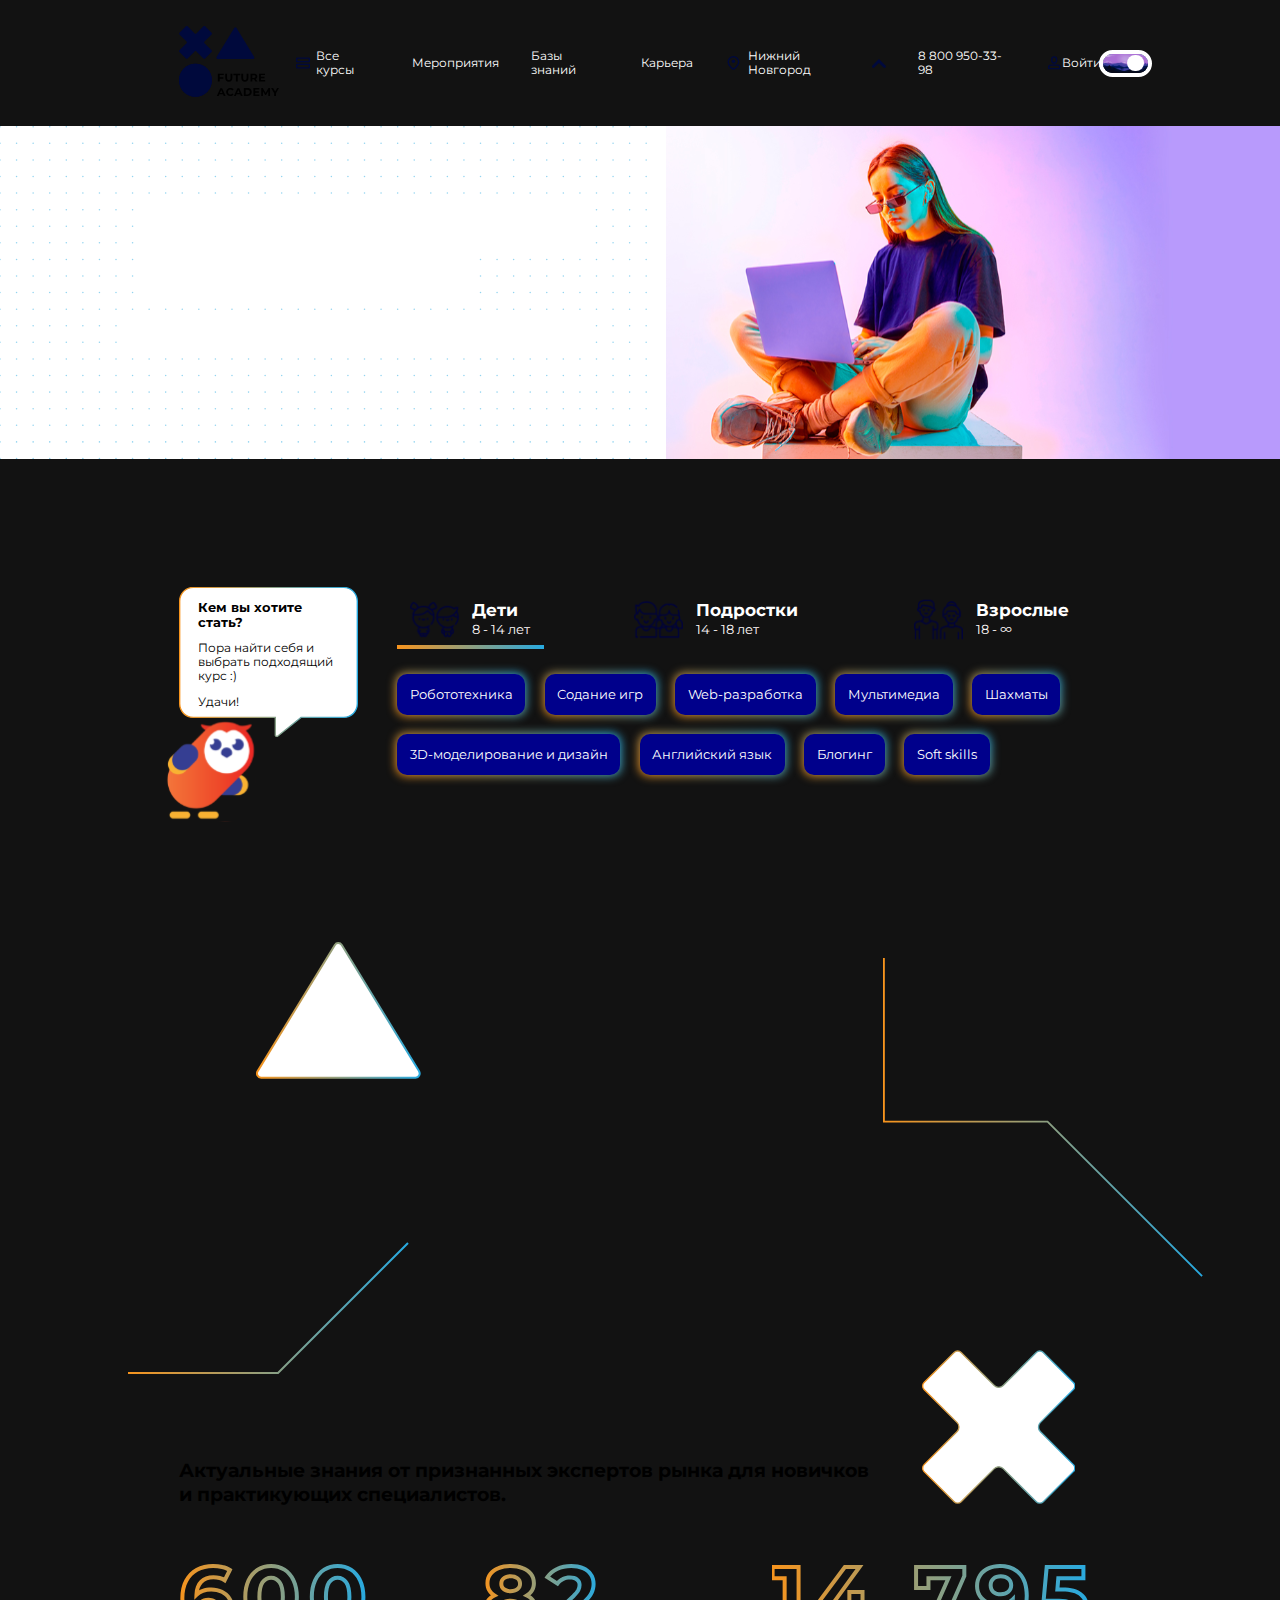
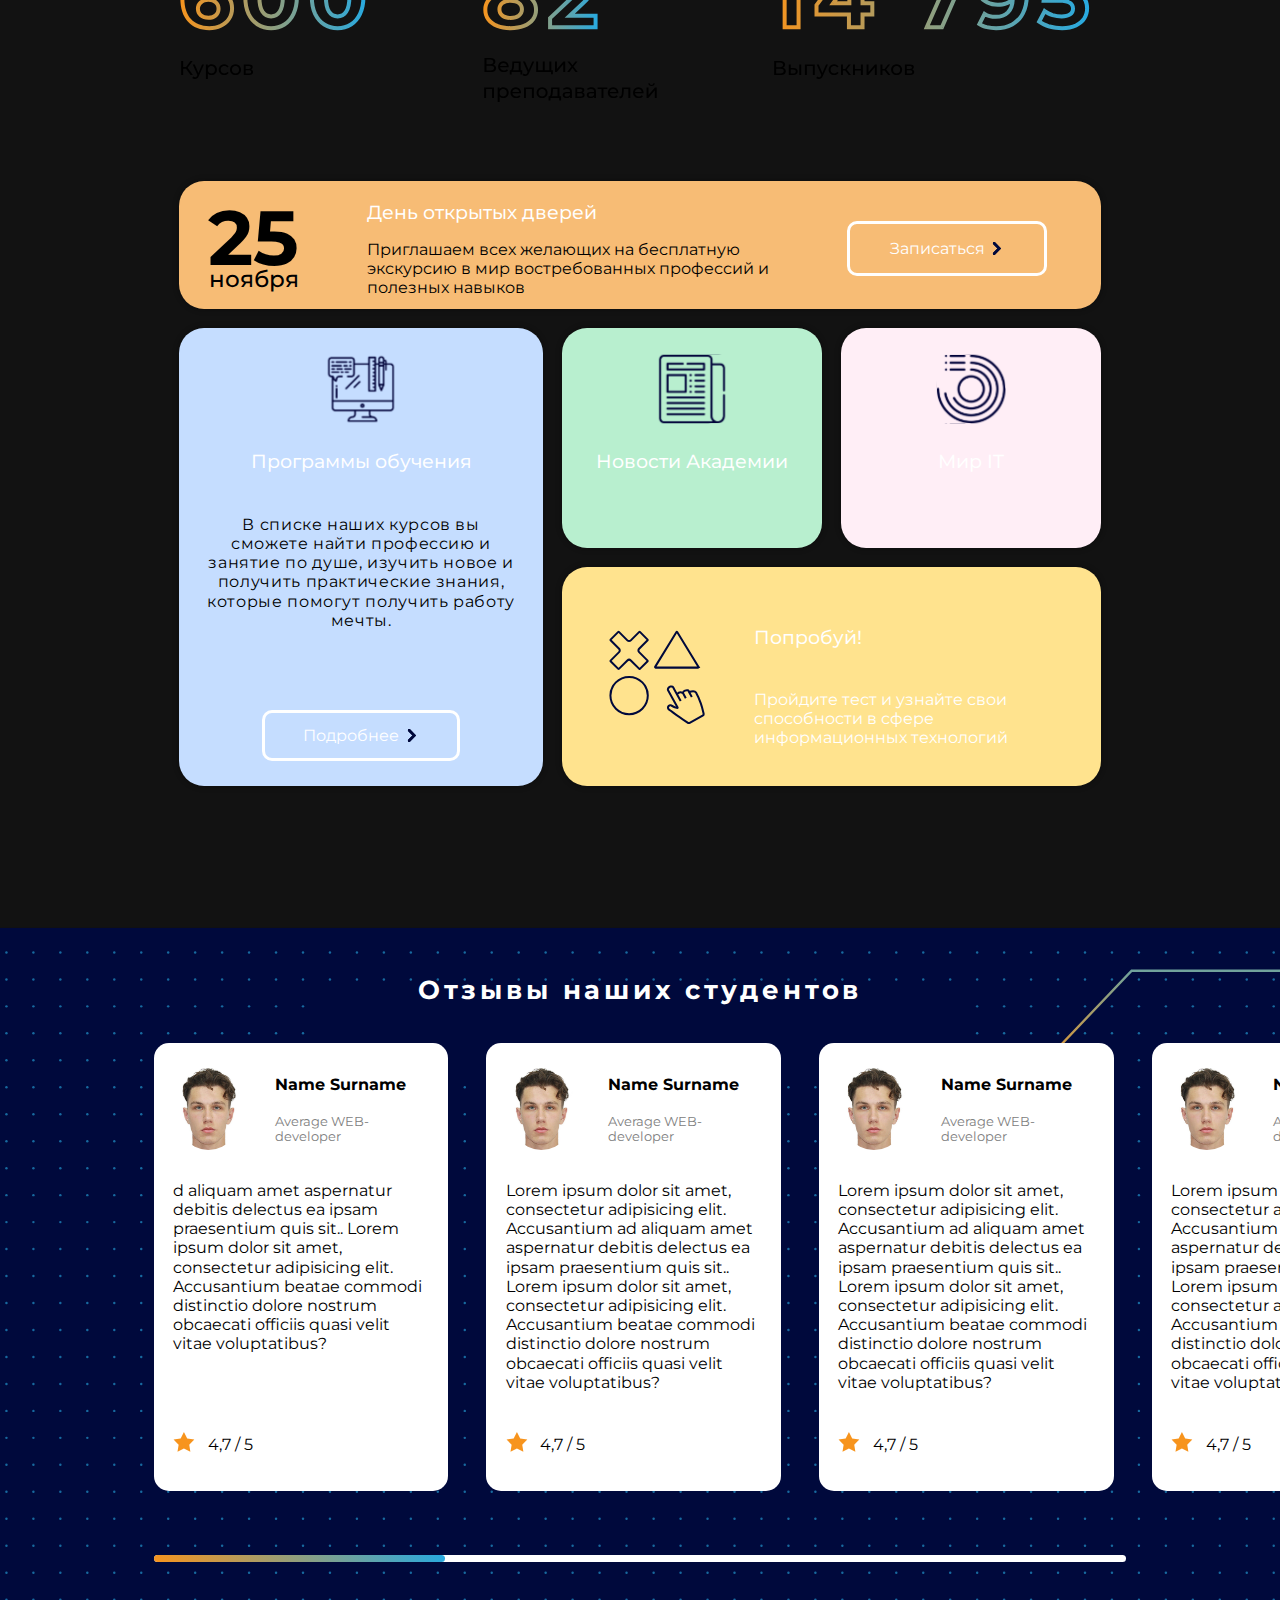
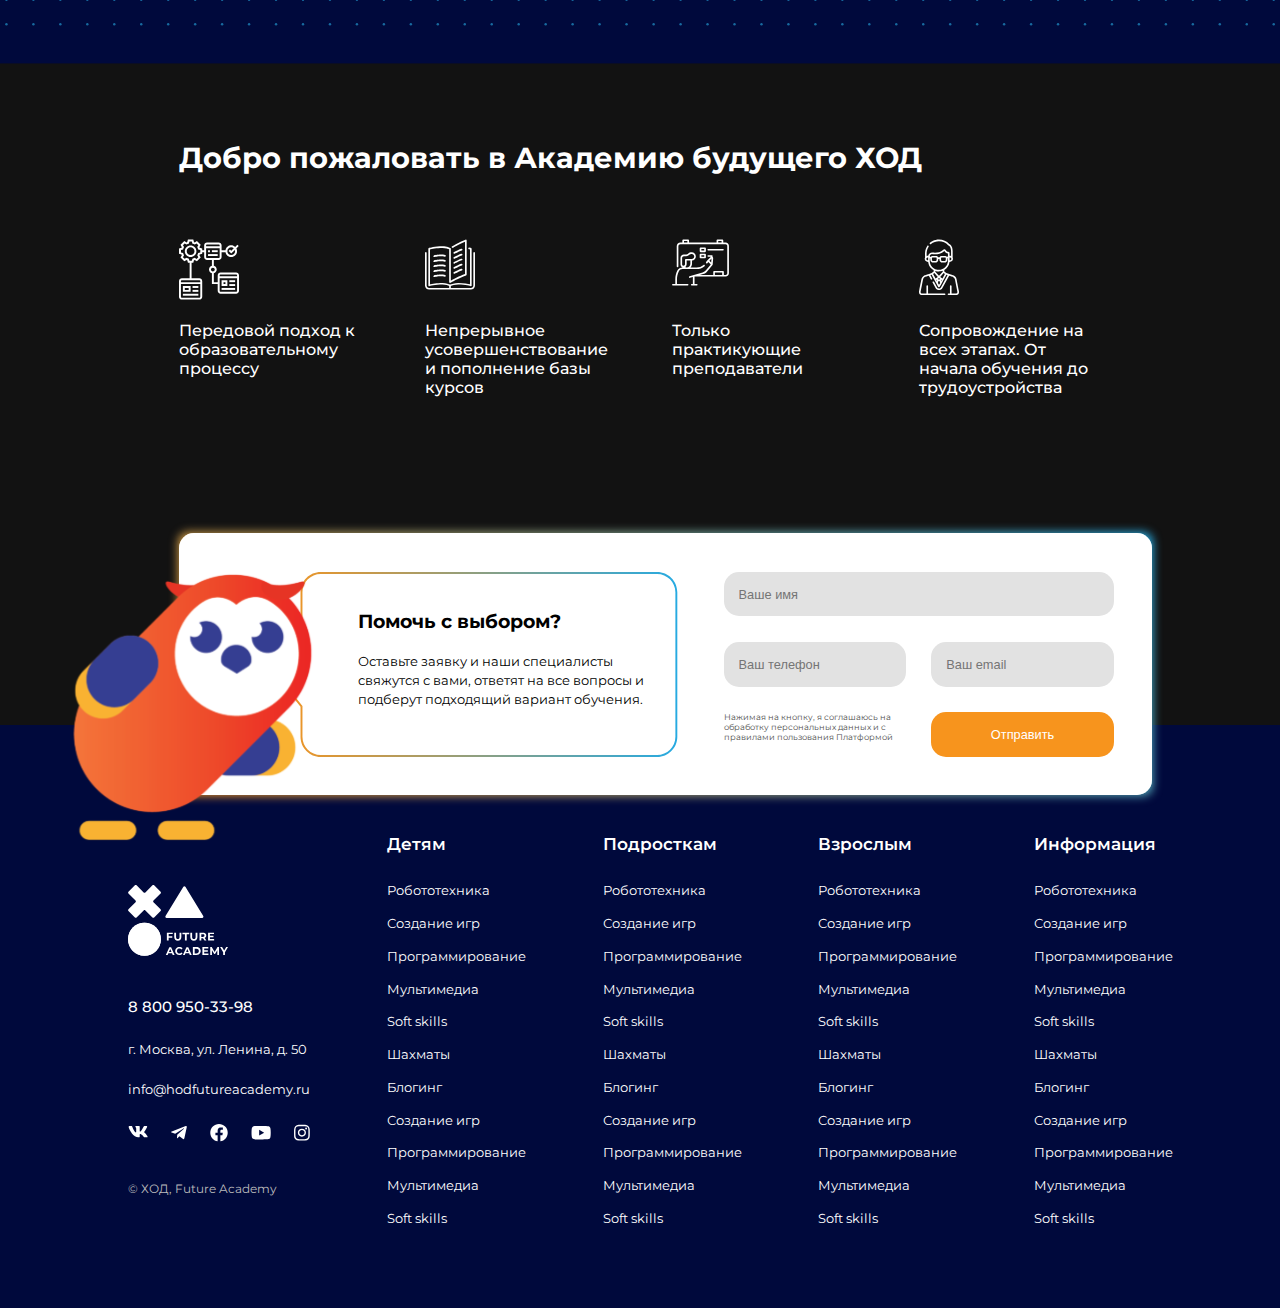
==== index.html @ e30ee880 "version 1.0 - Main Page" ====
<!doctype html>
<html lang="en" data-theme="light">
<head>
    <meta charset="UTF-8">
    <meta name="viewport"
          content="width=device-width, user-scalable=no, initial-scale=1.0, maximum-scale=1.0, minimum-scale=1.0">
    <meta http-equiv="X-UA-Compatible" content="ie=edge">
    <link rel="stylesheet" href="css/desk-main.css">
    <title>Finally Website on MacOS</title>
</head>
<body>
    <header>
        <a href="/index.html" class="logo">
            <svg width="100" height="71" viewBox="0 0 100 71" fill="none" xmlns="http://www.w3.org/2000/svg">
                <path d="M16.4671 70.6464C7.38524 70.6464 0 63.2611 0 54.1793C0 45.0974 7.38524 37.7122 16.4671 37.7122C25.549 37.7122 32.9342 45.0974 32.9342 54.1793C32.9342 63.311 25.549 70.6464 16.4671 70.6464Z" fill="#00093C"/>
                <path d="M16.4671 70.6464C7.38524 70.6464 0 63.2611 0 54.1793C0 45.0974 7.38524 37.7122 16.4671 37.7122C25.549 37.7122 32.9342 45.0974 32.9342 54.1793C32.9342 63.311 25.549 70.6464 16.4671 70.6464Z" fill="#00093C"/>
                <path d="M55.3895 1.8336L37.5251 31.0253C37.0261 31.8736 37.575 32.9215 38.5232 32.9215H56.3875H74.2518C75.1999 32.9215 75.7488 31.8237 75.2498 31.0253L57.3855 1.8336C56.8865 1.08509 55.8386 1.08509 55.3895 1.8336Z" fill="#00093C"/>
                <path d="M32.5847 6.77396L26.1475 0.336827C25.6984 -0.112276 24.9 -0.112276 24.4509 0.336827L17.3651 7.42267C16.916 7.87177 16.1176 7.87177 15.6685 7.42267L8.58263 0.336827C8.13353 -0.112276 7.33513 -0.112276 6.88602 0.336827L0.448888 6.77396C-0.000215136 7.22307 -0.000215136 8.02147 0.448888 8.47058L7.53472 15.5564C7.98382 16.0055 7.98382 16.8039 7.53472 17.253L0.448888 24.3389C-0.000215136 24.788 -0.000215136 25.5864 0.448888 26.0355L6.88602 32.4726C7.33513 32.9217 8.13353 32.9217 8.58263 32.4726L15.6685 25.3868C16.1176 24.9377 16.916 24.9377 17.3651 25.3868L24.4509 32.4726C24.9 32.9217 25.6984 32.9217 26.1475 32.4726L32.5847 26.0355C33.0338 25.5864 33.0338 24.788 32.5847 24.3389L25.4988 17.253C25.0497 16.8039 25.0497 16.0055 25.4988 15.5564L32.5847 8.47058C33.0837 8.02147 33.0837 7.27297 32.5847 6.77396Z" fill="#00093C"/>
                <path d="M40.6685 49.0892V51.185H44.3112V52.6321H40.6685V55.4764H38.8721V47.6421H44.7603V49.0892H40.6685Z" fill="black"/>
                <path d="M47.2058 54.678C46.607 54.0792 46.2577 53.181 46.2577 52.0333V47.6421H48.0541V51.9335C48.0541 53.3307 48.6529 54.0293 49.8006 54.0293C50.3495 54.0293 50.7986 53.8796 51.098 53.5303C51.3974 53.181 51.5471 52.682 51.5471 51.9335V47.6421H53.3435V52.0333C53.3435 53.181 53.0441 54.0792 52.3954 54.678C51.7966 55.2768 50.8984 55.6261 49.8006 55.6261C48.7028 55.6261 47.8046 55.2768 47.2058 54.678Z" fill="black"/>
                <path d="M56.9361 49.1391H54.441V47.6421H61.2275V49.1391H58.7325V55.4764H56.9361V49.1391Z" fill="black"/>
                <path d="M63.2733 54.678C62.6745 54.0792 62.3252 53.181 62.3252 52.0333V47.6421H64.1216V51.9335C64.1216 53.3307 64.7204 54.0293 65.8681 54.0293C66.417 54.0293 66.8661 53.8796 67.1655 53.5303C67.4649 53.181 67.6146 52.682 67.6146 51.9335V47.6421H69.411V52.0333C69.411 53.181 69.1116 54.0792 68.4629 54.678C67.8641 55.2768 66.9659 55.6261 65.8681 55.6261C64.7703 55.6261 63.922 55.2768 63.2733 54.678Z" fill="black"/>
                <path d="M76.4971 55.4768L75.0001 53.2812H74.9003H73.3035V55.4768H71.5071V47.6924H74.9003C75.5989 47.6924 76.1977 47.7922 76.6967 48.0417C77.1957 48.2912 77.5949 48.5906 77.8943 49.0397C78.1438 49.4389 78.2935 49.9878 78.2935 50.5367C78.2935 51.1355 78.1438 51.6345 77.8943 52.0337C77.5949 52.4329 77.1957 52.7822 76.6967 52.9818L78.4432 55.4768H76.4971ZM76.048 49.4888C75.7486 49.2393 75.3494 49.1395 74.8005 49.1395H73.3035V51.884H74.8005C75.3494 51.884 75.7486 51.7842 76.048 51.5347C76.3474 51.2852 76.4472 50.9858 76.4472 50.5367C76.4971 50.0377 76.3474 49.7383 76.048 49.4888Z" fill="black"/>
                <path d="M86.1279 54.0293V55.4764H80.09V47.6421H85.9782V49.0892H81.8864V50.7858H85.4792V52.2329H81.8864V54.0293H86.1279Z" fill="black"/>
                <path d="M44.012 68.2512H40.3693L39.6707 69.9478H37.8243L41.3174 62.1633H43.1138L46.6068 69.9478H44.7106L44.012 68.2512ZM43.4631 66.9039L42.2156 63.9098L40.9681 66.9039H43.4631Z" fill="black"/>
                <path d="M49.2017 69.5485C48.553 69.1992 48.054 68.7002 47.7047 68.1014C47.3554 67.5026 47.1558 66.804 47.1558 66.0056C47.1558 65.257 47.3554 64.5584 47.7047 63.9097C48.054 63.3109 48.6029 62.8119 49.2017 62.4626C49.8504 62.1133 50.549 61.9636 51.3474 61.9636C52.046 61.9636 52.6448 62.0634 53.1937 62.3129C53.7426 62.5624 54.1917 62.9117 54.5909 63.3608L53.4432 64.4087C52.8943 63.8099 52.2456 63.5105 51.4971 63.5105C50.9981 63.5105 50.5989 63.6103 50.1997 63.8099C49.8005 64.0095 49.5011 64.3089 49.3015 64.7081C49.1019 65.1073 49.0021 65.5065 49.0021 66.0056C49.0021 66.5046 49.1019 66.9038 49.3015 67.303C49.5011 67.7022 49.8005 68.0016 50.1997 68.2012C50.5989 68.4008 50.9981 68.5006 51.4971 68.5006C52.2955 68.5006 52.9442 68.2012 53.4432 67.5525L54.5909 68.6004C54.2416 69.0495 53.7426 69.3988 53.1937 69.6483C52.6448 69.8978 52.046 69.9976 51.3474 69.9976C50.5989 70.0475 49.8504 69.8978 49.2017 69.5485Z" fill="black"/>
                <path d="M61.1277 68.2512H57.485L56.7864 69.9478H54.9401L58.4331 62.1633H60.2295L63.7225 69.9478H61.8263L61.1277 68.2512ZM60.5788 66.9039L59.3313 63.9098L58.0838 66.9039H60.5788Z" fill="black"/>
                <path d="M64.8704 62.1133H68.4133C69.2616 62.1133 70.0101 62.263 70.6588 62.6123C71.3075 62.9117 71.8065 63.4107 72.1558 63.9596C72.5051 64.5584 72.7047 65.2071 72.7047 66.0055C72.7047 66.8039 72.5051 67.4526 72.1558 68.0514C71.8065 68.6502 71.3075 69.0993 70.6588 69.3987C70.0101 69.6981 69.2616 69.8977 68.4133 69.8977H64.8704V62.1133ZM68.3135 68.4506C69.1119 68.4506 69.7107 68.251 70.1598 67.8019C70.6089 67.3528 70.8584 66.754 70.8584 66.0554C70.8584 65.3069 70.6089 64.7081 70.1598 64.3089C69.7107 63.8598 69.062 63.6602 68.3135 63.6602H66.6668V68.5005H68.3135V68.4506Z" fill="black"/>
                <path d="M80.4391 68.5005V69.9476H74.4011V62.1133H80.2894V63.5604H76.1975V65.257H79.8403V66.6542H76.1975V68.5005H80.4391Z" fill="black"/>
                <path d="M89.3214 69.9476V65.257L87.026 69.0993H86.2276L83.9322 65.3568V69.9476H82.2356V62.1133H83.7326L86.6268 66.9536L89.521 62.1133H91.0181V69.9476H89.3214Z" fill="black"/>
                <path d="M96.9561 67.1532V69.9476H95.1596V67.1532L92.1157 62.1133H94.0618L96.1577 65.6063L98.2036 62.1133H100L96.9561 67.1532Z" fill="black"/>
            </svg>
        </a>
        <nav>
            <ul class="header-nav">
                <li class="first-item"><a href="/">Все курсы</a></li>
                <li><a href="">Мероприятия</a></li>
                <li><a href="">Базы знаний</a></li>
                <li><a href="">Карьера</a></li>
                <li class="city-element">
                    <input type="checkbox" hidden id="selection-open">
                    <label for="selection-open">
                        <svg width="17" height="14" viewBox="0 0 17 20" fill="none" xmlns="http://www.w3.org/2000/svg">
                            <path d="M16 8.5C16 11.3282 14.13 13.9545 12.0535 15.9699C11.036 16.9575 10.0146 17.754 9.24613 18.304C8.95504 18.5123 8.70155 18.6843 8.5 18.8171C8.29845 18.6843 8.04496 18.5123 7.75387 18.304C6.98537 17.754 5.96395 16.9575 4.94648 15.9699C2.86999 13.9545 1 11.3282 1 8.5C1 4.35786 4.35786 1 8.5 1C12.6421 1 16 4.35786 16 8.5Z" stroke="#00093C" stroke-width="2"/>
                            <circle cx="8.5" cy="7.5" r="2.5" fill="#00093C"/>
                        </svg>

                        Нижний Новгород
                        <svg width="14" height="10" viewBox="0 0 10 7" fill="none" xmlns="http://www.w3.org/2000/svg">
                            <path d="M1 6L5 2L9 6" stroke="#00093C" stroke-width="2" stroke-linecap="round"/>
                        </svg>

                    </label>
                    <div class="city-selection">
                        <h5>Выберите свой город</h5>
                        <ul>
                            <li>
                                <label for="city-1">
                                    Абакан
                                    <input type="radio" hidden name="city" id="city-1">
                                </label>
                            </li>
                            <li>
                                <label for="city-1">
                                    Азов
                                    <input type="radio" hidden name="city" id="city-1">
                                </label>
                            </li>
                            <li>
                                <label for="city-1">
                                    Александров
                                    <input type="radio" hidden name="city" id="city-1">
                                </label>
                            </li>
                            <li>
                                <label for="city-1">
                                    Санкт-Петербург
                                    <input type="radio" hidden name="city" id="city-1">
                                </label>
                            </li>
                            <li>
                                <label for="city-1">
                                    Саратов
                                    <input type="radio" hidden name="city" id="city-1">
                                </label>
                            </li>
                            <li>
                                <label for="city-1">
                                    Нижний Новгород
                                    <input type="radio" hidden name="city" id="city-1">
                                </label>
                            </li>
                            <li>
                                <label for="city-1">
                                    Нижний Новгород
                                    <input type="radio" hidden name="city" id="city-1">
                                </label>
                            </li>
                            <li>
                                <label for="city-1">
                                    Нижний Новгород
                                    <input type="radio" hidden name="city" id="city-1">
                                </label>
                            </li>
                        </ul>
                    </div>
                </li>
                <li><a href="tel:88009503398">8 800 950-33-98</a></li>
                <li class="auth"><a href="#">Войти</a></li>
            </ul>
        </nav>
        <div class="toggle">
            <input id="toggle" type="checkbox" hidden>
            <div class="toggle-container">
                <img src="media/toggle-day.jpeg" alt="toggle-day-bg" class="toggle-day">
                <img src="media/toggle-night.jpg" alt="toggle-night-bg" class="toggle-night">
                <div class="toggle-btn"></div>
                <label for="toggle" class="toggle-area"></label>
            </div>
        </div>
    </header>
    <main>
        <section class="one">
            <div class="one-container">
                <h2>Образовательная платформа ХОД Future Academy</h2>
                <h6>Актуальные знания для новичков и профессионалов</h6>
            </div>
        </section>
        <section class="courses">
            <div class="owl">
                <div class="owl-text">
                    <h5>Кем вы хотите стать?</h5>
                    <p>Пора найти себя и выбрать подходящий курс :)</p>
                    <p>Удачи!</p>
                </div>
                <svg width="168" height="189" viewBox="0 0 168 189" fill="none" xmlns="http://www.w3.org/2000/svg" xmlns:xlink="http://www.w3.org/1999/xlink">
                    <rect width="168" height="188.054" transform="matrix(-1 0 0 1 168 0.63916)" fill="url(#pattern0_64_4104)"/>
                    <defs>
                        <pattern id="pattern0_64_4104" patternContentUnits="objectBoundingBox" width="1" height="1">
                            <use xlink:href="#image0_64_4104" transform="matrix(0.00178615 0 0 0.00159568 -0.896844 -0.71486)"/>
                        </pattern>
                        <image id="image0_64_4104" width="1565" height="1591" xlink:href="[data-uri]"/>
                    </defs>
                </svg>

            </div>
            <div class="programs">
                <input type="radio" checked name="program" id="program-1">
                <label for="program-1">
                    <svg width="50" height="50" viewBox="0 0 50 50" fill="none" xmlns="http://www.w3.org/2000/svg" xmlns:xlink="http://www.w3.org/1999/xlink">
                        <rect width="49.0809" height="49.0809" fill="url(#pattern0_66_11639)"/>
                        <defs>
                            <pattern id="pattern0_66_11639" patternContentUnits="objectBoundingBox" width="1" height="1">
                                <use xlink:href="#image0_66_11639" transform="scale(0.0078125)"/>
                            </pattern>
                            <image id="image0_66_11639" width="128" height="128" xlink:href="[data-uri]"/>
                        </defs>
                    </svg>
                    <b>Дети</b>8 - 14 лет
                    <span class="selected-program"></span>
                </label>
                <input type="radio" name="program" id="program-2">
                <label for="program-2">
                    <svg width="50" height="50" viewBox="0 0 50 50" fill="none" xmlns="http://www.w3.org/2000/svg" xmlns:xlink="http://www.w3.org/1999/xlink">
                        <rect x="0.0810547" width="49.0809" height="49.0809" fill="url(#pattern0_66_11640)"/>
                        <defs>
                            <pattern id="pattern0_66_11640" patternContentUnits="objectBoundingBox" width="1" height="1">
                                <use xlink:href="#image0_66_11640" transform="scale(0.0078125)"/>
                            </pattern>
                            <image id="image0_66_11640" width="128" height="128" xlink:href="[data-uri]"/>
                        </defs>
                    </svg>
                    <b>Подростки</b>14 - 18 лет
                    <span class="selected-program"></span>
                </label>
                <input type="radio" name="program" id="program-3">
                <label for="program-3">
                    <svg width="50" height="50" viewBox="0 0 50 50" fill="none" xmlns="http://www.w3.org/2000/svg" xmlns:xlink="http://www.w3.org/1999/xlink">
                        <rect x="0.161865" width="49.0809" height="49.0809" fill="url(#pattern0_66_11641)"/>
                        <defs>
                            <pattern id="pattern0_66_11641" patternContentUnits="objectBoundingBox" width="1" height="1">
                                <use xlink:href="#image0_66_11641" transform="scale(0.0078125)"/>
                            </pattern>
                            <image id="image0_66_11641" width="128" height="128" xlink:href="[data-uri]"/>
                        </defs>
                    </svg>
                    <b>Взрослые</b>18 - ∞
                    <span class="selected-program"></span>
                </label>
            </div>
            <ul class="programs-list">
                <li><a href="#" class="program-link-1">Робототехника</a></li>
                <li><a href="#" class="program-link-2">Содание игр</a></li>
                <li><a href="#" class="program-link-3">Web-разработка</a></li>
                <li><a href="#" class="program-link-4">Мультимедиа</a></li>
                <li><a href="#" class="program-link-5">Шахматы</a></li>
                <li><a href="#" class="program-link-6">3D-моделирование и дизайн</a></li>
                <li><a href="#" class="program-link-7">Английский язык</a></li>
                <li><a href="#" class="program-link-8">Блогинг</a></li>
                <li><a href="#" class="program-link-9">Soft skills</a></li>
            </ul>
        </section>
        <section class="video">
            <iframe src="https://www.youtube.com/embed/U4ThYRod6T0" frameborder="0"></iframe>
            <svg width="281" height="132" viewBox="0 0 281 132" fill="none" xmlns="http://www.w3.org/2000/svg">
                <path d="M0 131H150L280 1" stroke="url(#paint0_linear_64_4053)" stroke-width="2"/>
                <defs>
                    <linearGradient id="paint0_linear_64_4053" x1="0" y1="66" x2="280" y2="66" gradientUnits="userSpaceOnUse">
                        <stop stop-color="#F7941D"/>
                        <stop offset="1" stop-color="#27AAE1"/>
                    </linearGradient>
                </defs>
            </svg>
            <svg width="352" height="351" viewBox="0 0 352 351" fill="none" xmlns="http://www.w3.org/2000/svg">
                <path d="M1 0V180H181L351 350" stroke="url(#paint0_linear_64_4054)" stroke-width="2"/>
                <defs>
                    <linearGradient id="paint0_linear_64_4054" x1="1" y1="175" x2="351" y2="175" gradientUnits="userSpaceOnUse">
                        <stop stop-color="#F7941D"/>
                        <stop offset="1" stop-color="#27AAE1"/>
                    </linearGradient>
                </defs>
            </svg>
            <svg width="165" height="137" viewBox="0 0 165 137" fill="none" xmlns="http://www.w3.org/2000/svg">
                <path d="M78.8653 2.94796L78.8698 2.94045C80.3996 0.390727 84.0096 0.307454 85.7956 2.96528L162.984 129.098L162.989 129.106C164.772 131.959 162.757 135.77 159.524 135.77H82.3251H5.12573C1.89957 135.77 -0.135345 132.171 1.67051 129.09C1.67196 129.088 1.6734 129.085 1.67485 129.083L78.8653 2.94796Z" fill="white" stroke="url(#paint0_linear_64_4051)" stroke-width="2"/>
                <defs>
                    <linearGradient id="paint0_linear_64_4051" x1="0" y1="68.385" x2="164.65" y2="68.385" gradientUnits="userSpaceOnUse">
                        <stop stop-color="#F7941D"/>
                        <stop offset="1" stop-color="#27AAE1"/>
                    </linearGradient>
                </defs>
            </svg>
            <svg width="230" height="230" viewBox="0 0 230 230" fill="none" xmlns="http://www.w3.org/2000/svg">
                <path d="M226.71 58.8085L226.691 58.8261L226.672 58.8447L177.056 108.461C173.521 111.996 173.521 118.22 177.056 121.755L226.672 171.372C229.426 174.126 229.426 179.083 226.672 181.838L181.598 226.912C178.844 229.666 173.887 229.666 171.133 226.912L121.516 177.295C117.981 173.76 111.757 173.76 108.222 177.295L58.6054 226.912C55.8512 229.666 50.8939 229.666 48.1397 226.912L3.06563 181.838C0.311455 179.083 0.311455 174.126 3.06563 171.372L52.682 121.755C56.2172 118.22 56.2172 111.996 52.682 108.461L3.06563 58.8447C0.311455 56.0906 0.311456 51.1331 3.06563 48.3789L48.1397 3.30489C50.8939 0.550713 55.8512 0.550713 58.6054 3.30489L108.222 52.9213C111.757 56.4565 117.981 56.4565 121.516 52.9213L171.133 3.30489C173.887 0.550713 178.844 0.550713 181.598 3.30489L226.672 48.3789C229.798 51.5044 229.741 56.0808 226.71 58.8085Z" fill="white" stroke="url(#paint0_linear_64_4046)" stroke-width="2"/>
                <defs>
                    <linearGradient id="paint0_linear_64_4046" x1="0" y1="115.108" x2="230" y2="115.108" gradientUnits="userSpaceOnUse">
                        <stop stop-color="#F7941D"/>
                        <stop offset="1" stop-color="#27AAE1"/>
                    </linearGradient>
                </defs>
            </svg>
        </section>
        <section class="numbers">
            <h4>Актуальные знания от признанных экспертов рынка для новичков и практикующих специалистов.</h4>
            <svg width="188" height="141" viewBox="0 0 188 141" fill="none" xmlns="http://www.w3.org/2000/svg">
                <path d="M42.828 47.7285L43.7094 45.9332H43.7093L42.828 47.7285ZM50.31 54.3505L48.6255 55.4286L48.6304 55.4364L48.6355 55.4441L50.31 54.3505ZM50.052 74.7325L48.3831 73.6304L50.052 74.7325ZM41.796 81.7845L42.6418 83.5969L42.6483 83.5939L42.6547 83.5908L41.796 81.7845ZM10.492 76.4525L9.02177 77.8084L10.492 76.4525ZM7.224 36.8065L5.45642 35.8707L7.224 36.8065ZM17.974 25.7125L17.0193 23.955L17.0102 23.9601L17.974 25.7125ZM43.258 23.0465L42.764 24.9845L42.7861 24.9902L42.8083 24.9953L43.258 23.0465ZM50.826 26.0565L52.6118 26.9569L53.4252 25.3438L51.9028 24.3711L50.826 26.0565ZM45.666 36.2905L44.5492 37.9497L46.4308 39.2161L47.4518 37.1909L45.666 36.2905ZM22.274 37.7525L23.6882 39.1667L22.274 37.7525ZM17.458 50.7385L15.4596 50.6578L15.253 55.772L18.8722 52.1527L17.458 50.7385ZM36.722 71.3785L35.428 69.8535L35.4164 69.8633L35.405 69.8734L36.722 71.3785ZM36.722 58.3065L35.379 59.7885L35.4032 59.8104L35.428 59.8315L36.722 58.3065ZM21.844 58.3925L23.1419 59.9142L23.1547 59.9033L23.1672 59.8922L21.844 58.3925ZM21.758 71.2925L23.0782 69.7902H23.0782L21.758 71.2925ZM32.336 47.4065C35.9008 47.4065 39.0925 48.1227 41.9467 49.5239L43.7093 45.9332C40.2568 44.2383 36.4539 43.4065 32.336 43.4065V47.4065ZM41.9467 49.5239C44.7828 50.9161 46.9945 52.8802 48.6255 55.4286L51.9945 53.2724C49.9562 50.0875 47.1799 47.6369 43.7094 45.9332L41.9467 49.5239ZM48.6355 55.4441C50.2346 57.8928 51.062 60.7717 51.062 64.1545H55.062C55.062 60.084 54.0547 56.4269 51.9845 53.2569L48.6355 55.4441ZM51.062 64.1545C51.062 67.8176 50.1519 70.9518 48.3831 73.6304L51.7209 75.8346C53.9654 72.4359 55.062 68.5181 55.062 64.1545H51.062ZM48.3831 73.6304C46.5901 76.3454 44.1272 78.4618 40.9373 79.9783L42.6547 83.5908C46.4595 81.782 49.5005 79.1969 51.7209 75.8346L48.3831 73.6304ZM40.9502 79.9722C37.8047 81.4401 34.257 82.1925 30.272 82.1925V86.1925C34.7723 86.1925 38.9073 85.3396 42.6418 83.5969L40.9502 79.9722ZM30.272 82.1925C22.281 82.1925 16.2671 79.7645 11.9622 75.0966L9.02177 77.8084C14.2343 83.4605 21.407 86.1925 30.272 86.1925V82.1925ZM11.9622 75.0966C7.65181 70.4227 5.354 63.6079 5.354 54.3505H1.354C1.354 64.2425 3.81486 72.1624 9.02177 77.8084L11.9622 75.0966ZM5.354 54.3505C5.354 47.7779 6.59627 42.2668 8.99158 37.7423L5.45642 35.8707C2.69173 41.0929 1.354 47.2778 1.354 54.3505H5.354ZM8.99158 37.7423C11.3993 33.1944 14.7117 29.7893 18.9378 27.465L17.0102 23.9601C12.063 26.6811 8.2087 30.672 5.45642 35.8707L8.99158 37.7423ZM18.9287 27.47C23.2383 25.1289 28.2617 23.9285 34.056 23.9285V19.9285C27.6956 19.9285 21.9977 21.2508 17.0193 23.9551L18.9287 27.47ZM34.056 23.9285C37.1107 23.9285 40.0114 24.2829 42.764 24.9845L43.752 21.1085C40.6566 20.3195 37.4227 19.9285 34.056 19.9285V23.9285ZM42.8083 24.9953C45.6203 25.6442 47.9188 26.5725 49.7492 27.7419L51.9028 24.3711C49.6052 22.9032 46.8584 21.8248 43.7077 21.0977L42.8083 24.9953ZM49.0402 25.1561L43.8802 35.3901L47.4518 37.1909L52.6118 26.9569L49.0402 25.1561ZM46.7828 34.6313C43.3948 32.351 39.2236 31.2805 34.4 31.2805V35.2805C38.6351 35.2805 41.9746 36.2167 44.5492 37.9497L46.7828 34.6313ZM34.4 31.2805C28.8859 31.2805 24.2927 32.9054 20.8598 36.3383L23.6882 39.1667C26.2179 36.637 29.7087 35.2805 34.4 35.2805V31.2805ZM20.8598 36.3383C17.4149 39.7832 15.7021 44.657 15.4596 50.6578L19.4564 50.8193C19.6726 45.468 21.1704 41.6845 23.6882 39.1667L20.8598 36.3383ZM18.8722 52.1527C21.9585 49.0664 26.3541 47.4065 32.336 47.4065V43.4065C25.5899 43.4065 20.0668 45.3013 16.0438 49.3243L18.8722 52.1527ZM29.498 75.7865C32.8511 75.7865 35.7631 74.8751 38.039 72.8837L35.405 69.8734C34.0116 71.0926 32.1075 71.7865 29.498 71.7865V75.7865ZM38.016 72.9035C40.4081 70.8739 41.56 68.1097 41.56 64.8425H37.56C37.56 67.0793 36.8199 68.6725 35.428 69.8535L38.016 72.9035ZM41.56 64.8425C41.56 61.5753 40.4081 58.8112 38.016 56.7815L35.428 59.8315C36.8199 61.0125 37.56 62.6057 37.56 64.8425H41.56ZM38.065 56.8245C35.7767 54.7508 32.7891 53.8125 29.326 53.8125V57.8125C32.0549 57.8125 33.9979 58.5369 35.379 59.7885L38.065 56.8245ZM29.326 53.8125C25.8872 53.8125 22.8959 54.7971 20.5208 56.8928L23.1672 59.8922C24.6907 58.548 26.6875 57.8125 29.326 57.8125V53.8125ZM20.5461 56.8709C18.1365 58.9261 16.92 61.6394 16.92 64.8425H20.92C20.92 62.771 21.6529 61.1842 23.1419 59.9142L20.5461 56.8709ZM16.92 64.8425C16.92 68.0243 18.0911 70.7326 20.4378 72.7949L23.0782 69.7902C21.6409 68.5271 20.92 66.9354 20.92 64.8425H16.92ZM20.4378 72.7949C22.7924 74.8641 25.892 75.7865 29.498 75.7865V71.7865C26.568 71.7865 24.5076 71.0463 23.0782 69.7902L20.4378 72.7949ZM78.7518 80.4945L79.8207 78.8041L78.7518 80.4945ZM69.5498 69.8305L67.7352 70.6714L67.7414 70.6848L67.7478 70.6982L69.5498 69.8305ZM69.5498 36.3765L67.7437 35.5175L67.7392 35.5271L69.5498 36.3765ZM78.7518 25.6265L79.8207 27.3169V27.3169L78.7518 25.6265ZM105.412 25.6265L104.343 27.3169V27.3169L105.412 25.6265ZM114.528 36.3765L112.713 37.2174L112.719 37.2308L112.726 37.2442L114.528 36.3765ZM114.528 69.8305L112.722 68.9715L112.717 68.9811L114.528 69.8305ZM105.412 80.4945L104.343 78.8041L105.412 80.4945ZM100.682 67.6805L99.0224 66.5642L99.0153 66.5746L99.0084 66.5852L100.682 67.6805ZM100.682 38.4405L99.0084 39.5358L99.0153 39.5464L99.0224 39.5569L100.682 38.4405ZM83.4818 38.4405L81.8224 37.3242L81.8153 37.3346L81.8084 37.3452L83.4818 38.4405ZM83.4818 67.6805L81.8084 68.7758L81.8153 68.7864L81.8224 68.7969L83.4818 67.6805ZM92.0818 82.1925C87.4402 82.1925 83.3735 81.0508 79.8207 78.8041L77.6829 82.1849C81.9274 84.869 86.7474 86.1925 92.0818 86.1925V82.1925ZM79.8207 78.8041C76.2749 76.5619 73.445 73.3102 71.3518 68.9629L67.7478 70.6982C70.1267 75.6388 73.4314 79.4965 77.6829 82.1849L79.8207 78.8041ZM71.3644 68.9896C69.3345 64.6091 68.2818 59.3194 68.2818 53.0605H64.2818C64.2818 59.759 65.4078 65.6492 67.7352 70.6714L71.3644 68.9896ZM68.2818 53.0605C68.2818 46.8006 69.3348 41.5438 71.3605 37.226L67.7392 35.5271C65.4075 40.4972 64.2818 46.3631 64.2818 53.0605H68.2818ZM71.3559 37.2355C73.4511 32.8303 76.2811 29.5552 79.8207 27.3169L77.6829 23.9361C73.4251 26.6285 70.1205 30.5201 67.7437 35.5175L71.3559 37.2355ZM79.8207 27.3169C83.3735 25.0703 87.4402 23.9285 92.0818 23.9285V19.9285C86.7474 19.9285 81.9274 21.2521 77.6829 23.9361L79.8207 27.3169ZM92.0818 23.9285C96.7234 23.9285 100.79 25.0703 104.343 27.3169L106.481 23.9361C102.236 21.2521 97.4162 19.9285 92.0818 19.9285V23.9285ZM104.343 27.3169C107.877 29.552 110.676 32.8207 112.713 37.2174L116.342 35.5356C114.023 30.5297 110.744 26.6317 106.481 23.9361L104.343 27.3169ZM112.726 37.2442C114.802 41.5571 115.882 46.8072 115.882 53.0605H119.882C119.882 46.3565 118.725 40.4839 116.33 35.5089L112.726 37.2442ZM115.882 53.0605C115.882 59.3128 114.803 64.5959 112.722 68.9715L116.334 70.6895C118.725 65.6625 119.882 59.7655 119.882 53.0605H115.882ZM112.717 68.9811C110.682 73.3198 107.884 76.565 104.343 78.8041L106.481 82.1849C110.737 79.4933 114.017 75.6293 116.338 70.68L112.717 68.9811ZM104.343 78.8041C100.79 81.0508 96.7234 82.1925 92.0818 82.1925V86.1925C97.4162 86.1925 102.236 84.869 106.481 82.1849L104.343 78.8041ZM92.0818 74.4105C96.4476 74.4105 99.9338 72.4752 102.355 68.7758L99.0084 66.5852C97.3018 69.1925 95.0547 70.4105 92.0818 70.4105V74.4105ZM102.341 68.7969C104.795 65.1499 105.864 59.7932 105.864 53.0605H101.864C101.864 59.5145 100.812 63.9045 99.0224 66.5642L102.341 68.7969ZM105.864 53.0605C105.864 46.3278 104.795 40.9711 102.341 37.3242L99.0224 39.5569C100.812 42.2166 101.864 46.6066 101.864 53.0605H105.864ZM102.355 37.3452C99.9338 33.6458 96.4476 31.7105 92.0818 31.7105V35.7105C95.0547 35.7105 97.3018 36.9286 99.0084 39.5358L102.355 37.3452ZM92.0818 31.7105C87.7637 31.7105 84.2922 33.6528 81.8224 37.3242L85.1413 39.5569C86.9141 36.9216 89.1759 35.7105 92.0818 35.7105V31.7105ZM81.8084 37.3452C79.4247 40.987 78.3858 46.3342 78.3858 53.0605H82.3858C82.3858 46.6002 83.411 42.2007 85.1552 39.5358L81.8084 37.3452ZM78.3858 53.0605C78.3858 59.7869 79.4247 65.134 81.8084 68.7758L85.1552 66.5852C83.411 63.9204 82.3858 59.5209 82.3858 53.0605H78.3858ZM81.8224 68.7969C84.2922 72.4682 87.7637 74.4105 92.0818 74.4105V70.4105C89.1759 70.4105 86.9141 69.1995 85.1413 66.5642L81.8224 68.7969ZM145.291 80.4945L146.36 78.8041L145.291 80.4945ZM136.089 69.8305L134.274 70.6714L134.281 70.6848L134.287 70.6982L136.089 69.8305ZM136.089 36.3765L134.283 35.5175L134.278 35.5271L136.089 36.3765ZM145.291 25.6265L146.36 27.3169V27.3169L145.291 25.6265ZM171.951 25.6265L170.882 27.3169V27.3169L171.951 25.6265ZM181.067 36.3765L179.252 37.2174L179.259 37.2308L179.265 37.2442L181.067 36.3765ZM181.067 69.8305L179.261 68.9715L179.256 68.9811L181.067 69.8305ZM171.951 80.4945L170.882 78.8041L171.951 80.4945ZM167.221 67.6805L165.562 66.5642L165.554 66.5746L165.548 66.5852L167.221 67.6805ZM167.221 38.4405L165.548 39.5358L165.554 39.5464L165.562 39.5569L167.221 38.4405ZM150.021 38.4405L148.362 37.3242L148.354 37.3346L148.348 37.3452L150.021 38.4405ZM150.021 67.6805L148.348 68.7758L148.354 68.7864L148.362 68.7969L150.021 67.6805ZM158.621 82.1925C153.979 82.1925 149.913 81.0508 146.36 78.8041L144.222 82.1849C148.467 84.869 153.287 86.1925 158.621 86.1925V82.1925ZM146.36 78.8041C142.814 76.5619 139.984 73.3102 137.891 68.9629L134.287 70.6982C136.666 75.6388 139.971 79.4965 144.222 82.1849L146.36 78.8041ZM137.904 68.9896C135.874 64.6091 134.821 59.3194 134.821 53.0605H130.821C130.821 59.759 131.947 65.6492 134.274 70.6714L137.904 68.9896ZM134.821 53.0605C134.821 46.8006 135.874 41.5438 137.9 37.226L134.278 35.5271C131.947 40.4972 130.821 46.3631 130.821 53.0605H134.821ZM137.895 37.2355C139.99 32.8303 142.82 29.5552 146.36 27.3169L144.222 23.9361C139.964 26.6285 136.66 30.5201 134.283 35.5175L137.895 37.2355ZM146.36 27.3169C149.913 25.0703 153.979 23.9285 158.621 23.9285V19.9285C153.287 19.9285 148.467 21.2521 144.222 23.9361L146.36 27.3169ZM158.621 23.9285C163.263 23.9285 167.329 25.0703 170.882 27.3169L173.02 23.9361C168.775 21.2521 163.955 19.9285 158.621 19.9285V23.9285ZM170.882 27.3169C174.417 29.552 177.215 32.8207 179.252 37.2174L182.882 35.5356C180.562 30.5297 177.283 26.6317 173.02 23.9361L170.882 27.3169ZM179.265 37.2442C181.342 41.5571 182.421 46.8072 182.421 53.0605H186.421C186.421 46.3565 185.264 40.4839 182.869 35.5089L179.265 37.2442ZM182.421 53.0605C182.421 59.3128 181.342 64.5959 179.261 68.9715L182.873 70.6895C185.264 65.6625 186.421 59.7655 186.421 53.0605H182.421ZM179.256 68.9811C177.221 73.3198 174.423 76.565 170.882 78.8041L173.02 82.1849C177.276 79.4933 180.556 75.6293 182.878 70.68L179.256 68.9811ZM170.882 78.8041C167.329 81.0508 163.263 82.1925 158.621 82.1925V86.1925C163.955 86.1925 168.775 84.869 173.02 82.1849L170.882 78.8041ZM158.621 74.4105C162.987 74.4105 166.473 72.4752 168.894 68.7758L165.548 66.5852C163.841 69.1925 161.594 70.4105 158.621 70.4105V74.4105ZM168.88 68.7969C171.334 65.1499 172.403 59.7932 172.403 53.0605H168.403C168.403 59.5145 167.351 63.9045 165.562 66.5642L168.88 68.7969ZM172.403 53.0605C172.403 46.3278 171.334 40.9711 168.88 37.3242L165.562 39.5569C167.351 42.2166 168.403 46.6066 168.403 53.0605H172.403ZM168.894 37.3452C166.473 33.6458 162.987 31.7105 158.621 31.7105V35.7105C161.594 35.7105 163.841 36.9286 165.548 39.5358L168.894 37.3452ZM158.621 31.7105C154.303 31.7105 150.831 33.6528 148.362 37.3242L151.68 39.5569C153.453 36.9216 155.715 35.7105 158.621 35.7105V31.7105ZM148.348 37.3452C145.964 40.987 144.925 46.3342 144.925 53.0605H148.925C148.925 46.6002 149.95 42.2007 151.694 39.5358L148.348 37.3452ZM144.925 53.0605C144.925 59.7869 145.964 65.134 148.348 68.7758L151.694 66.5852C149.95 63.9204 148.925 59.5209 148.925 53.0605H144.925ZM148.362 68.7969C150.831 72.4682 154.303 74.4105 158.621 74.4105V70.4105C155.715 70.4105 153.453 69.1995 151.68 66.5642L148.362 68.7969Z" fill="url(#paint0_linear_64_4115)"/>
                <path d="M7.06 124.84H4.14V131H2.18V117H4.14V123.08H7.1L11.5 117H13.64L8.64 123.78L13.88 131H11.6L7.06 124.84ZM24.9723 120.4L19.8323 132.06C19.379 133.14 18.8457 133.9 18.2323 134.34C17.6323 134.78 16.9057 135 16.0523 135C15.5323 135 15.0257 134.913 14.5323 134.74C14.0523 134.58 13.6523 134.34 13.3323 134.02L14.1523 132.58C14.699 133.1 15.3323 133.36 16.0523 133.36C16.519 133.36 16.9057 133.233 17.2123 132.98C17.5323 132.74 17.819 132.32 18.0723 131.72L18.4123 130.98L13.7323 120.4H15.7323L19.4323 128.88L23.0923 120.4H24.9723ZM32.5581 120.3C33.5848 120.3 34.5048 120.527 35.3181 120.98C36.1315 121.433 36.7648 122.067 37.2181 122.88C37.6848 123.693 37.9181 124.633 37.9181 125.7C37.9181 126.767 37.6848 127.713 37.2181 128.54C36.7648 129.353 36.1315 129.987 35.3181 130.44C34.5048 130.893 33.5848 131.12 32.5581 131.12C31.7981 131.12 31.0981 130.973 30.4581 130.68C29.8315 130.387 29.2981 129.96 28.8581 129.4V134.88H26.9381V120.4H28.7781V122.08C29.2048 121.493 29.7448 121.053 30.3981 120.76C31.0515 120.453 31.7715 120.3 32.5581 120.3ZM32.3981 129.44C33.0781 129.44 33.6848 129.287 34.2181 128.98C34.7648 128.66 35.1915 128.22 35.4981 127.66C35.8181 127.087 35.9781 126.433 35.9781 125.7C35.9781 124.967 35.8181 124.32 35.4981 123.76C35.1915 123.187 34.7648 122.747 34.2181 122.44C33.6848 122.133 33.0781 121.98 32.3981 121.98C31.7315 121.98 31.1248 122.14 30.5781 122.46C30.0448 122.767 29.6181 123.2 29.2981 123.76C28.9915 124.32 28.8381 124.967 28.8381 125.7C28.8381 126.433 28.9915 127.087 29.2981 127.66C29.6048 128.22 30.0315 128.66 30.5781 128.98C31.1248 129.287 31.7315 129.44 32.3981 129.44ZM45.3277 131.12C44.2477 131.12 43.281 130.887 42.4277 130.42C41.5877 129.953 40.9277 129.313 40.4477 128.5C39.9677 127.673 39.7277 126.74 39.7277 125.7C39.7277 124.66 39.9677 123.733 40.4477 122.92C40.9277 122.093 41.5877 121.453 42.4277 121C43.281 120.533 44.2477 120.3 45.3277 120.3C46.2877 120.3 47.141 120.493 47.8877 120.88C48.6477 121.267 49.2343 121.827 49.6477 122.56L48.1877 123.5C47.8543 122.993 47.441 122.613 46.9477 122.36C46.4543 122.107 45.9077 121.98 45.3077 121.98C44.6143 121.98 43.9877 122.133 43.4277 122.44C42.881 122.747 42.4477 123.187 42.1277 123.76C41.821 124.32 41.6677 124.967 41.6677 125.7C41.6677 126.447 41.821 127.107 42.1277 127.68C42.4477 128.24 42.881 128.673 43.4277 128.98C43.9877 129.287 44.6143 129.44 45.3077 129.44C45.9077 129.44 46.4543 129.313 46.9477 129.06C47.441 128.807 47.8543 128.427 48.1877 127.92L49.6477 128.84C49.2343 129.573 48.6477 130.14 47.8877 130.54C47.141 130.927 46.2877 131.12 45.3277 131.12ZM56.5172 131.12C55.4639 131.12 54.5172 130.887 53.6772 130.42C52.8372 129.953 52.1772 129.313 51.6972 128.5C51.2305 127.673 50.9972 126.74 50.9972 125.7C50.9972 124.66 51.2305 123.733 51.6972 122.92C52.1772 122.093 52.8372 121.453 53.6772 121C54.5172 120.533 55.4639 120.3 56.5172 120.3C57.5705 120.3 58.5105 120.533 59.3372 121C60.1772 121.453 60.8305 122.093 61.2972 122.92C61.7772 123.733 62.0172 124.66 62.0172 125.7C62.0172 126.74 61.7772 127.673 61.2972 128.5C60.8305 129.313 60.1772 129.953 59.3372 130.42C58.5105 130.887 57.5705 131.12 56.5172 131.12ZM56.5172 129.44C57.1972 129.44 57.8039 129.287 58.3372 128.98C58.8839 128.66 59.3105 128.22 59.6172 127.66C59.9239 127.087 60.0772 126.433 60.0772 125.7C60.0772 124.967 59.9239 124.32 59.6172 123.76C59.3105 123.187 58.8839 122.747 58.3372 122.44C57.8039 122.133 57.1972 121.98 56.5172 121.98C55.8372 121.98 55.2239 122.133 54.6772 122.44C54.1439 122.747 53.7172 123.187 53.3972 123.76C53.0905 124.32 52.9372 124.967 52.9372 125.7C52.9372 126.433 53.0905 127.087 53.3972 127.66C53.7172 128.22 54.1439 128.66 54.6772 128.98C55.2239 129.287 55.8372 129.44 56.5172 129.44ZM72.0097 125.5C73.383 125.847 74.0697 126.707 74.0697 128.08C74.0697 129.013 73.7164 129.733 73.0097 130.24C72.3164 130.747 71.2764 131 69.8897 131H64.7897V120.4H69.7097C70.963 120.4 71.943 120.64 72.6497 121.12C73.3564 121.587 73.7097 122.253 73.7097 123.12C73.7097 123.68 73.5564 124.167 73.2497 124.58C72.9564 124.98 72.543 125.287 72.0097 125.5ZM66.6697 124.96H69.5497C70.283 124.96 70.8364 124.827 71.2097 124.56C71.5964 124.293 71.7897 123.907 71.7897 123.4C71.7897 122.387 71.043 121.88 69.5497 121.88H66.6697V124.96ZM69.7497 129.52C70.5497 129.52 71.1497 129.393 71.5497 129.14C71.9497 128.887 72.1497 128.493 72.1497 127.96C72.1497 127.413 71.963 127.007 71.5897 126.74C71.2297 126.473 70.6564 126.34 69.8697 126.34H66.6697V129.52H69.7497Z" fill="black"/>
                <defs>
                    <linearGradient id="paint0_linear_64_4115" x1="0" y1="52.6605" x2="188" y2="52.6605" gradientUnits="userSpaceOnUse">
                        <stop stop-color="#F7941D"/>
                        <stop offset="1" stop-color="#27AAE1"/>
                    </linearGradient>
                </defs>
            </svg>
            <svg width="251" height="160" viewBox="0 0 251 160" fill="none" xmlns="http://www.w3.org/2000/svg">
                <path d="M44.849 51.5125L43.82 49.7975L40.6959 51.672L43.9546 53.3014L44.849 51.5125ZM51.643 57.3605L49.9607 58.442L49.9697 58.4561L49.9789 58.4699L51.643 57.3605ZM50.869 75.5065L52.453 76.7275L52.4591 76.7197L52.4651 76.7117L50.869 75.5065ZM41.925 81.9565L42.6486 83.8211L42.6606 83.8164L42.6726 83.8116L41.925 81.9565ZM15.265 81.9565L14.5078 83.8076L14.5246 83.8145L14.5415 83.8211L15.265 81.9565ZM6.40703 75.5065L4.79526 76.6907L4.80892 76.7093L4.82301 76.7275L6.40703 75.5065ZM5.63303 57.3605L3.96892 56.2511L3.95968 56.265L3.95067 56.279L5.63303 57.3605ZM12.427 51.5125L13.3354 53.2943L16.5092 51.6763L13.4752 49.8092L12.427 51.5125ZM7.26703 46.3525L5.52765 47.3397L5.5335 47.35L5.53947 47.3603L7.26703 46.3525ZM16.555 24.0785L17.2873 25.9397L17.3004 25.9345L17.3135 25.9291L16.555 24.0785ZM40.721 24.0785L39.9626 25.9291L39.9807 25.9366L39.999 25.9437L40.721 24.0785ZM48.977 30.0125L50.5728 28.8069L50.5728 28.8069L48.977 30.0125ZM50.095 46.3525L51.8226 47.3603L51.8286 47.35L51.8344 47.3397L50.095 46.3525ZM21.801 34.2265L23.0438 35.7935L23.0504 35.7883L21.801 34.2265ZM21.801 45.1485L20.5582 46.7155H20.5582L21.801 45.1485ZM35.475 34.2265L34.2256 35.7883L34.2418 35.8012L34.2582 35.8137L35.475 34.2265ZM36.851 71.6365L38.0726 73.2201L38.0789 73.2152L36.851 71.6365ZM36.851 58.9945L35.6294 60.5781L35.6402 60.5864L35.651 60.5945L36.851 58.9945ZM20.425 58.9945L19.2034 57.411L20.425 58.9945ZM20.425 71.6365L19.2034 73.2201H19.2034L20.425 71.6365ZM43.9546 53.3014C46.668 54.6581 48.637 56.383 49.9607 58.442L53.3254 56.279C51.5531 53.5221 48.9927 51.3483 45.7435 49.7237L43.9546 53.3014ZM49.9789 58.4699C51.3456 60.5199 52.051 62.9071 52.051 65.7025H56.051C56.051 62.1913 55.1511 59.0171 53.3071 56.2511L49.9789 58.4699ZM52.051 65.7025C52.051 69.0214 51.1162 71.8602 49.2729 74.3013L52.4651 76.7117C54.8645 73.5342 56.051 69.8369 56.051 65.7025H52.051ZM49.285 74.2855C47.4195 76.7057 44.7522 78.6609 41.1775 80.1015L42.6726 83.8116C46.7805 82.1561 50.0759 79.8114 52.453 76.7275L49.285 74.2855ZM41.2015 80.092C37.6362 81.4755 33.4467 82.1925 28.595 82.1925V86.1925C33.834 86.1925 38.5312 85.4189 42.6486 83.8211L41.2015 80.092ZM28.595 82.1925C23.7433 82.1925 19.5538 81.4755 15.9886 80.092L14.5415 83.8211C18.6589 85.4189 23.356 86.1925 28.595 86.1925V82.1925ZM16.0223 80.1054C12.5065 78.6672 9.86183 76.7125 7.99105 74.2855L4.82301 76.7275C7.19489 79.8046 10.4555 82.1499 14.5078 83.8076L16.0223 80.1054ZM8.01879 74.3224C6.22488 71.8807 5.31103 69.0344 5.31103 65.7025H1.31103C1.31103 69.824 2.46117 73.5137 4.79526 76.6907L8.01879 74.3224ZM5.31103 65.7025C5.31103 62.8923 5.99558 60.4951 7.31538 58.442L3.95067 56.279C2.17448 59.042 1.31103 62.2061 1.31103 65.7025H5.31103ZM7.29713 58.4699C8.68802 56.3836 10.6752 54.6505 13.3354 53.2943L11.5187 49.7307C8.33087 51.3559 5.7887 53.5215 3.96892 56.2511L7.29713 58.4699ZM13.4752 49.8092C11.4912 48.5883 10.0168 47.0972 8.99458 45.3448L5.53947 47.3603C6.92521 49.7358 8.89086 51.6848 11.3788 53.2158L13.4752 49.8092ZM9.0064 45.3653C7.99066 43.5757 7.46103 41.5142 7.46103 39.1285H3.46103C3.46103 42.1321 4.13539 44.8867 5.52765 47.3397L9.0064 45.3653ZM7.46103 39.1285C7.46103 36.0287 8.3156 33.4221 9.98076 31.2182L6.78929 28.8069C4.55579 31.763 3.46103 35.2337 3.46103 39.1285H7.46103ZM9.98076 31.2182C11.6741 28.9769 14.0761 27.2031 17.2873 25.9397L15.8228 22.2174C12.0393 23.706 8.99457 25.8881 6.78929 28.8069L9.98076 31.2182ZM17.3135 25.9291C20.5274 24.6119 24.2753 23.9285 28.595 23.9285V19.9285C23.856 19.9285 19.5773 20.6784 15.7966 22.2279L17.3135 25.9291ZM28.595 23.9285C32.9757 23.9285 36.7514 24.6131 39.9626 25.9291L41.4795 22.2279C37.696 20.6773 33.3877 19.9285 28.595 19.9285V23.9285ZM39.999 25.9437C43.2696 27.2097 45.6936 28.9845 47.3813 31.2182L50.5728 28.8069C48.3618 25.8805 45.2818 23.6994 41.443 22.2134L39.999 25.9437ZM47.3813 31.2182C49.0465 33.4221 49.901 36.0287 49.901 39.1285H53.901C53.901 35.2337 52.8063 31.763 50.5728 28.8069L47.3813 31.2182ZM49.901 39.1285C49.901 41.5142 49.3714 43.5757 48.3557 45.3653L51.8344 47.3397C53.2267 44.8867 53.901 42.1321 53.901 39.1285H49.901ZM48.3675 45.3448C47.3526 47.0846 45.8597 48.5737 43.82 49.7975L45.878 53.2275C48.425 51.6993 50.4295 49.7484 51.8226 47.3603L48.3675 45.3448ZM28.595 30.1625C25.4587 30.1625 22.7142 30.9347 20.5516 32.6648L23.0504 35.7883C24.3278 34.7663 26.1127 34.1625 28.595 34.1625V30.1625ZM20.5582 32.6595C18.3614 34.4018 17.307 36.8443 17.307 39.7305H21.307C21.307 37.9154 21.9153 36.6885 23.0438 35.7935L20.5582 32.6595ZM17.307 39.7305C17.307 42.5778 18.3746 44.9837 20.5582 46.7155L23.0438 43.5815C21.9021 42.676 21.307 41.4699 21.307 39.7305H17.307ZM20.5582 46.7155C22.6808 48.3989 25.4347 49.1265 28.595 49.1265V45.1265C26.022 45.1265 24.2466 44.5355 23.0438 43.5815L20.5582 46.7155ZM28.595 49.1265C31.7599 49.1265 34.5248 48.3972 36.6919 46.7357L34.2582 43.5613C32.9852 44.5372 31.1635 45.1265 28.595 45.1265V49.1265ZM36.6919 46.7357C38.938 45.0137 40.055 42.6039 40.055 39.7305H36.055C36.055 41.4438 35.4521 42.646 34.2582 43.5613L36.6919 46.7357ZM40.055 39.7305C40.055 36.8185 38.9519 34.3719 36.6919 32.6393L34.2582 35.8137C35.4382 36.7184 36.055 37.9412 36.055 39.7305H40.055ZM36.7244 32.6648C34.5551 30.9294 31.7776 30.1625 28.595 30.1625V34.1625C31.1457 34.1625 32.9549 34.7717 34.2256 35.7883L36.7244 32.6648ZM28.595 75.9585C32.3691 75.9585 35.6044 75.1241 38.0726 73.2201L35.6294 70.053C34.0843 71.2449 31.8156 71.9585 28.595 71.9585V75.9585ZM38.0789 73.2152C40.635 71.2272 41.947 68.5208 41.947 65.2725H37.947C37.947 67.2989 37.1951 68.8352 35.6231 70.0578L38.0789 73.2152ZM41.947 65.2725C41.947 62.0221 40.6317 59.33 38.051 57.3945L35.651 60.5945C37.1984 61.755 37.947 63.2482 37.947 65.2725H41.947ZM38.0726 57.411C35.6044 55.5069 32.3691 54.6725 28.595 54.6725V58.6725C31.8156 58.6725 34.0843 59.3861 35.6294 60.5781L38.0726 57.411ZM28.595 54.6725C24.8694 54.6725 21.6665 55.5109 19.2034 57.411L21.6466 60.5781C23.1969 59.3822 25.4407 58.6725 28.595 58.6725V54.6725ZM19.2034 57.411C16.6831 59.3552 15.415 62.0446 15.415 65.2725H19.415C19.415 63.2258 20.1536 61.7298 21.6466 60.5781L19.2034 57.411ZM15.415 65.2725C15.415 68.5417 16.671 71.2665 19.2034 73.2201L21.6466 70.053C20.1658 68.9106 19.415 67.3927 19.415 65.2725H15.415ZM19.2034 73.2201C21.6665 75.1202 24.8694 75.9585 28.595 75.9585V71.9585C25.4407 71.9585 23.1969 71.2489 21.6466 70.053L19.2034 73.2201ZM113.576 71.8085H115.576V69.8085H113.576V71.8085ZM113.576 83.1605V85.1605H115.576V83.1605H113.576ZM68.0825 83.1605H66.0825V85.1605H68.0825V83.1605ZM68.0825 74.1305L66.7092 72.6765L66.0825 73.2684V74.1305H68.0825ZM91.3025 52.2005L92.6757 53.6546L92.6826 53.648L91.3025 52.2005ZM96.2905 46.1805L98.0669 47.0994L98.0732 47.0872L98.0793 47.0749L96.2905 46.1805ZM95.0865 35.6025L93.817 37.148L93.8469 37.1725L93.8777 37.1959L95.0865 35.6025ZM80.8105 35.1725L81.6455 36.9899L81.6655 36.9807L81.6854 36.971L80.8105 35.1725ZM75.4785 39.6445L74.3955 41.326L75.998 42.3581L77.1059 40.807L75.4785 39.6445ZM65.3305 33.1085L63.6706 31.9928L62.5328 33.6856L64.2475 34.79L65.3305 33.1085ZM75.0485 24.9385L75.9025 26.747L75.9127 26.7422L75.9228 26.7373L75.0485 24.9385ZM100.934 24.1645L100.116 25.9895L100.135 25.998L100.154 26.006L100.934 24.1645ZM108.76 30.3565L107.107 31.4821L107.121 31.5024L107.135 31.5223L108.76 30.3565ZM109.534 48.9325L111.338 49.798L109.534 48.9325ZM101.536 58.7365L100.176 57.2702L100.17 57.2762L100.163 57.2822L101.536 58.7365ZM87.6905 71.8085L86.3175 70.3542L82.6587 73.8085H87.6905V71.8085ZM111.576 71.8085V83.1605H115.576V71.8085H111.576ZM113.576 81.1605H68.0825V85.1605H113.576V81.1605ZM70.0825 83.1605V74.1305H66.0825V83.1605H70.0825ZM69.4557 75.5845L92.6757 53.6545L89.9292 50.7465L66.7092 72.6765L69.4557 75.5845ZM92.6826 53.648C95.1995 51.2482 97.0534 49.0588 98.0669 47.0994L94.514 45.2617C93.8075 46.6276 92.3361 48.4515 89.9223 50.753L92.6826 53.648ZM98.0793 47.0749C99.0564 45.1208 99.5805 43.1249 99.5805 41.1065H95.5805C95.5805 42.4134 95.2445 43.8003 94.5016 45.2861L98.0793 47.0749ZM99.5805 41.1065C99.5805 38.1822 98.5374 35.7101 96.2952 34.0091L93.8777 37.1959C94.9608 38.0176 95.5805 39.2149 95.5805 41.1065H99.5805ZM96.3559 34.0571C94.2486 32.326 91.3354 31.6245 87.9485 31.6245V35.6245C90.8682 35.6245 92.7137 36.2417 93.817 37.148L96.3559 34.0571ZM87.9485 31.6245C85.0441 31.6245 82.3602 32.1945 79.9355 33.3741L81.6854 36.971C83.5034 36.0865 85.5782 35.6245 87.9485 35.6245V31.6245ZM79.9755 33.3552C77.5194 34.4836 75.4751 36.2083 73.851 38.482L77.1059 40.807C78.3485 39.0674 79.8588 37.8108 81.6455 36.9899L79.9755 33.3552ZM76.5614 37.9631L66.4134 31.4271L64.2475 34.79L74.3955 41.326L76.5614 37.9631ZM66.9904 34.2242C69.1231 31.0511 72.0725 28.5556 75.9025 26.747L74.1945 23.13C69.7684 25.2201 66.2391 28.1713 63.6706 31.9928L66.9904 34.2242ZM75.9228 26.7373C79.7376 24.8829 84.1605 23.9285 89.2385 23.9285V19.9285C83.6524 19.9285 78.6153 20.9809 74.1741 23.1398L75.9228 26.7373ZM89.2385 23.9285C93.491 23.9285 97.0998 24.6373 100.116 25.9895L101.753 22.3395C98.1184 20.7104 93.9299 19.9285 89.2385 19.9285V23.9285ZM100.154 26.006C103.229 27.3091 105.515 29.1441 107.107 31.4821L110.414 29.2309C108.336 26.1796 105.405 23.8866 101.715 22.323L100.154 26.006ZM107.135 31.5223C108.756 33.7818 109.598 36.4874 109.598 39.7305H113.598C113.598 35.7497 112.549 32.2059 110.386 29.1907L107.135 31.5223ZM109.598 39.7305C109.598 42.7075 108.974 45.4781 107.731 48.0671L111.338 49.798C112.847 46.6536 113.598 43.2895 113.598 39.7305H109.598ZM107.731 48.0671C106.514 50.6029 104.058 53.6694 100.176 57.2702L102.897 60.2029C106.926 56.465 109.803 52.9954 111.338 49.798L107.731 48.0671ZM100.163 57.2822L86.3175 70.3542L89.0634 73.2628L102.909 60.1908L100.163 57.2822ZM87.6905 73.8085H113.576V69.8085H87.6905V73.8085Z" fill="url(#paint0_linear_64_4118)"/>
                <path d="M11.201 120.74C12.1477 120.967 12.861 121.373 13.341 121.96C13.8344 122.533 14.081 123.273 14.081 124.18C14.081 125.393 13.6344 126.333 12.741 127C11.861 127.667 10.5744 128 8.88103 128H2.48103V114H8.50103C10.0344 114 11.2277 114.313 12.081 114.94C12.9477 115.553 13.381 116.44 13.381 117.6C13.381 118.36 13.1877 119.007 12.801 119.54C12.4277 120.073 11.8944 120.473 11.201 120.74ZM4.46103 120.16H8.36103C9.33436 120.16 10.0744 119.967 10.581 119.58C11.101 119.193 11.361 118.627 11.361 117.88C11.361 117.133 11.101 116.567 10.581 116.18C10.061 115.78 9.32103 115.58 8.36103 115.58H4.46103V120.16ZM8.84103 126.42C10.9877 126.42 12.061 125.62 12.061 124.02C12.061 123.22 11.7877 122.633 11.241 122.26C10.7077 121.873 9.90769 121.68 8.84103 121.68H4.46103V126.42H8.84103ZM26.6824 122.76C26.6824 122.907 26.6691 123.1 26.6424 123.34H18.0424C18.1624 124.273 18.5691 125.027 19.2624 125.6C19.9691 126.16 20.8424 126.44 21.8824 126.44C23.1491 126.44 24.1691 126.013 24.9424 125.16L26.0024 126.4C25.5224 126.96 24.9224 127.387 24.2024 127.68C23.4958 127.973 22.7024 128.12 21.8224 128.12C20.7024 128.12 19.7091 127.893 18.8424 127.44C17.9758 126.973 17.3024 126.327 16.8224 125.5C16.3558 124.673 16.1224 123.74 16.1224 122.7C16.1224 121.673 16.3491 120.747 16.8024 119.92C17.2691 119.093 17.9024 118.453 18.7024 118C19.5158 117.533 20.4291 117.3 21.4424 117.3C22.4558 117.3 23.3558 117.533 24.1424 118C24.9424 118.453 25.5624 119.093 26.0024 119.92C26.4558 120.747 26.6824 121.693 26.6824 122.76ZM21.4424 118.92C20.5224 118.92 19.7491 119.2 19.1224 119.76C18.5091 120.32 18.1491 121.053 18.0424 121.96H24.8424C24.7358 121.067 24.3691 120.34 23.7424 119.78C23.1291 119.207 22.3624 118.92 21.4424 118.92ZM40.2652 126.32V130.46H38.4652V128H29.6052V130.46H27.7852V126.32H28.3452C29.0252 126.28 29.4919 125.8 29.7452 124.88C29.9986 123.96 30.1719 122.66 30.2652 120.98L30.4252 117.4H38.6452V126.32H40.2652ZM32.0252 121.12C31.9719 122.453 31.8586 123.56 31.6852 124.44C31.5252 125.307 31.2252 125.933 30.7852 126.32H36.7252V119.08H32.1252L32.0252 121.12ZM52.2265 117.4L47.0865 129.06C46.6332 130.14 46.0998 130.9 45.4865 131.34C44.8865 131.78 44.1598 132 43.3065 132C42.7865 132 42.2798 131.913 41.7865 131.74C41.3065 131.58 40.9065 131.34 40.5865 131.02L41.4065 129.58C41.9532 130.1 42.5865 130.36 43.3065 130.36C43.7732 130.36 44.1598 130.233 44.4665 129.98C44.7865 129.74 45.0732 129.32 45.3265 128.72L45.6665 127.98L40.9865 117.4H42.9865L46.6865 125.88L50.3465 117.4H52.2265ZM69.2923 117.4V128H54.1923V117.4H56.1123V126.32H60.7923V117.4H62.7123V126.32H67.3723V117.4H69.2923ZM70.8723 126.32V130.26H69.0723V128H67.2923V126.32H70.8723ZM73.0204 117.4H74.9404V125.12L81.4404 117.4H83.1804V128H81.2604V120.28L74.7804 128H73.0204V117.4ZM93.5271 128L90.4671 123.94L87.3671 128H85.2271L89.4071 122.58L85.4271 117.4H87.5671L90.4871 121.22L93.3871 117.4H95.4871L91.4871 122.58L95.7071 128H93.5271ZM11.981 143.4V154H10.061V145.08H4.08103V154H2.16103V143.4H11.981ZM21.3162 143.3C22.3428 143.3 23.2628 143.527 24.0762 143.98C24.8895 144.433 25.5228 145.067 25.9762 145.88C26.4428 146.693 26.6762 147.633 26.6762 148.7C26.6762 149.767 26.4428 150.713 25.9762 151.54C25.5228 152.353 24.8895 152.987 24.0762 153.44C23.2628 153.893 22.3428 154.12 21.3162 154.12C20.5562 154.12 19.8562 153.973 19.2162 153.68C18.5895 153.387 18.0562 152.96 17.6162 152.4V157.88H15.6962V143.4H17.5362V145.08C17.9628 144.493 18.5028 144.053 19.1562 143.76C19.8095 143.453 20.5295 143.3 21.3162 143.3ZM21.1562 152.44C21.8362 152.44 22.4428 152.287 22.9762 151.98C23.5228 151.66 23.9495 151.22 24.2562 150.66C24.5762 150.087 24.7362 149.433 24.7362 148.7C24.7362 147.967 24.5762 147.32 24.2562 146.76C23.9495 146.187 23.5228 145.747 22.9762 145.44C22.4428 145.133 21.8362 144.98 21.1562 144.98C20.4895 144.98 19.8828 145.14 19.3362 145.46C18.8028 145.767 18.3762 146.2 18.0562 146.76C17.7495 147.32 17.5962 147.967 17.5962 148.7C17.5962 149.433 17.7495 150.087 18.0562 150.66C18.3628 151.22 18.7895 151.66 19.3362 151.98C19.8828 152.287 20.4895 152.44 21.1562 152.44ZM39.0457 148.76C39.0457 148.907 39.0324 149.1 39.0057 149.34H30.4057C30.5257 150.273 30.9324 151.027 31.6257 151.6C32.3324 152.16 33.2057 152.44 34.2457 152.44C35.5124 152.44 36.5324 152.013 37.3057 151.16L38.3657 152.4C37.8857 152.96 37.2857 153.387 36.5657 153.68C35.859 153.973 35.0657 154.12 34.1857 154.12C33.0657 154.12 32.0724 153.893 31.2057 153.44C30.339 152.973 29.6657 152.327 29.1857 151.5C28.719 150.673 28.4857 149.74 28.4857 148.7C28.4857 147.673 28.7124 146.747 29.1657 145.92C29.6324 145.093 30.2657 144.453 31.0657 144C31.879 143.533 32.7924 143.3 33.8057 143.3C34.819 143.3 35.719 143.533 36.5057 144C37.3057 144.453 37.9257 145.093 38.3657 145.92C38.819 146.747 39.0457 147.693 39.0457 148.76ZM33.8057 144.92C32.8857 144.92 32.1124 145.2 31.4857 145.76C30.8724 146.32 30.5124 147.053 30.4057 147.96H37.2057C37.099 147.067 36.7324 146.34 36.1057 145.78C35.4924 145.207 34.7257 144.92 33.8057 144.92ZM51.8443 143.4V154H49.9243V145.08H43.9443V154H42.0243V143.4H51.8443ZM60.0995 154.12C59.0461 154.12 58.0995 153.887 57.2595 153.42C56.4195 152.953 55.7595 152.313 55.2795 151.5C54.8128 150.673 54.5795 149.74 54.5795 148.7C54.5795 147.66 54.8128 146.733 55.2795 145.92C55.7595 145.093 56.4195 144.453 57.2595 144C58.0995 143.533 59.0461 143.3 60.0995 143.3C61.1528 143.3 62.0928 143.533 62.9195 144C63.7595 144.453 64.4128 145.093 64.8795 145.92C65.3595 146.733 65.5995 147.66 65.5995 148.7C65.5995 149.74 65.3595 150.673 64.8795 151.5C64.4128 152.313 63.7595 152.953 62.9195 153.42C62.0928 153.887 61.1528 154.12 60.0995 154.12ZM60.0995 152.44C60.7795 152.44 61.3861 152.287 61.9195 151.98C62.4661 151.66 62.8928 151.22 63.1995 150.66C63.5061 150.087 63.6595 149.433 63.6595 148.7C63.6595 147.967 63.5061 147.32 63.1995 146.76C62.8928 146.187 62.4661 145.747 61.9195 145.44C61.3861 145.133 60.7795 144.98 60.0995 144.98C59.4195 144.98 58.8061 145.133 58.2595 145.44C57.7261 145.747 57.2995 146.187 56.9795 146.76C56.6728 147.32 56.5195 147.967 56.5195 148.7C56.5195 149.433 56.6728 150.087 56.9795 150.66C57.2995 151.22 57.7261 151.66 58.2595 151.98C58.8061 152.287 59.4195 152.44 60.0995 152.44ZM79.0738 152.32V156.46H77.2738V154H68.4138V156.46H66.5938V152.32H67.1538C67.8338 152.28 68.3005 151.8 68.5538 150.88C68.8072 149.96 68.9805 148.66 69.0738 146.98L69.2338 143.4H77.4538V152.32H79.0738ZM70.8338 147.12C70.7805 148.453 70.6672 149.56 70.4938 150.44C70.3338 151.307 70.0338 151.933 69.5938 152.32H75.5338V145.08H70.9338L70.8338 147.12ZM85.3551 143.3C86.8218 143.3 87.9418 143.66 88.7151 144.38C89.5018 145.1 89.8951 146.173 89.8951 147.6V154H88.0751V152.6C87.7551 153.093 87.2951 153.473 86.6951 153.74C86.1084 153.993 85.4084 154.12 84.5951 154.12C83.4084 154.12 82.4551 153.833 81.7351 153.26C81.0284 152.687 80.6751 151.933 80.6751 151C80.6751 150.067 81.0151 149.32 81.6951 148.76C82.3751 148.187 83.4551 147.9 84.9351 147.9H87.9751V147.52C87.9751 146.693 87.7351 146.06 87.2551 145.62C86.7751 145.18 86.0684 144.96 85.1351 144.96C84.5084 144.96 83.8951 145.067 83.2951 145.28C82.6951 145.48 82.1884 145.753 81.7751 146.1L80.9751 144.66C81.5218 144.22 82.1751 143.887 82.9351 143.66C83.6951 143.42 84.5018 143.3 85.3551 143.3ZM84.9151 152.64C85.6484 152.64 86.2818 152.48 86.8151 152.16C87.3484 151.827 87.7351 151.36 87.9751 150.76V149.28H85.0151C83.3884 149.28 82.5751 149.827 82.5751 150.92C82.5751 151.453 82.7818 151.873 83.1951 152.18C83.6084 152.487 84.1818 152.64 84.9151 152.64ZM100.572 148.5C101.946 148.847 102.632 149.707 102.632 151.08C102.632 152.013 102.279 152.733 101.572 153.24C100.879 153.747 99.8391 154 98.4524 154H93.3524V143.4H98.2724C99.5258 143.4 100.506 143.64 101.212 144.12C101.919 144.587 102.272 145.253 102.272 146.12C102.272 146.68 102.119 147.167 101.812 147.58C101.519 147.98 101.106 148.287 100.572 148.5ZM95.2324 147.96H98.1124C98.8458 147.96 99.3991 147.827 99.7724 147.56C100.159 147.293 100.352 146.907 100.352 146.4C100.352 145.387 99.6058 144.88 98.1124 144.88H95.2324V147.96ZM98.3124 152.52C99.1124 152.52 99.7124 152.393 100.112 152.14C100.512 151.887 100.712 151.493 100.712 150.96C100.712 150.413 100.526 150.007 100.152 149.74C99.7924 149.473 99.2191 149.34 98.4324 149.34H95.2324V152.52H98.3124ZM109.418 143.3C110.884 143.3 112.004 143.66 112.778 144.38C113.564 145.1 113.958 146.173 113.958 147.6V154H112.138V152.6C111.818 153.093 111.358 153.473 110.758 153.74C110.171 153.993 109.471 154.12 108.658 154.12C107.471 154.12 106.518 153.833 105.798 153.26C105.091 152.687 104.738 151.933 104.738 151C104.738 150.067 105.078 149.32 105.758 148.76C106.438 148.187 107.518 147.9 108.998 147.9H112.038V147.52C112.038 146.693 111.798 146.06 111.318 145.62C110.838 145.18 110.131 144.96 109.198 144.96C108.571 144.96 107.958 145.067 107.358 145.28C106.758 145.48 106.251 145.753 105.838 146.1L105.038 144.66C105.584 144.22 106.238 143.887 106.998 143.66C107.758 143.42 108.564 143.3 109.418 143.3ZM108.978 152.64C109.711 152.64 110.344 152.48 110.878 152.16C111.411 151.827 111.798 151.36 112.038 150.76V149.28H109.078C107.451 149.28 106.638 149.827 106.638 150.92C106.638 151.453 106.844 151.873 107.258 152.18C107.671 152.487 108.244 152.64 108.978 152.64ZM125.315 145.08H121.435V154H119.515V145.08H115.635V143.4H125.315V145.08ZM136.389 148.76C136.389 148.907 136.376 149.1 136.349 149.34H127.749C127.869 150.273 128.276 151.027 128.969 151.6C129.676 152.16 130.549 152.44 131.589 152.44C132.856 152.44 133.876 152.013 134.649 151.16L135.709 152.4C135.229 152.96 134.629 153.387 133.909 153.68C133.203 153.973 132.409 154.12 131.529 154.12C130.409 154.12 129.416 153.893 128.549 153.44C127.683 152.973 127.009 152.327 126.529 151.5C126.063 150.673 125.829 149.74 125.829 148.7C125.829 147.673 126.056 146.747 126.509 145.92C126.976 145.093 127.609 144.453 128.409 144C129.223 143.533 130.136 143.3 131.149 143.3C132.163 143.3 133.063 143.533 133.849 144C134.649 144.453 135.269 145.093 135.709 145.92C136.163 146.747 136.389 147.693 136.389 148.76ZM131.149 144.92C130.229 144.92 129.456 145.2 128.829 145.76C128.216 146.32 127.856 147.053 127.749 147.96H134.549C134.443 147.067 134.076 146.34 133.449 145.78C132.836 145.207 132.069 144.92 131.149 144.92ZM148.292 143.4V154H146.372V145.08H141.812L141.692 147.44C141.626 148.867 141.499 150.06 141.312 151.02C141.126 151.967 140.819 152.727 140.392 153.3C139.966 153.873 139.372 154.16 138.612 154.16C138.266 154.16 137.872 154.1 137.432 153.98L137.552 152.36C137.726 152.4 137.886 152.42 138.032 152.42C138.566 152.42 138.966 152.187 139.232 151.72C139.499 151.253 139.672 150.7 139.752 150.06C139.832 149.42 139.906 148.507 139.972 147.32L140.152 143.4H148.292ZM161.585 148.76C161.585 148.907 161.571 149.1 161.545 149.34H152.945C153.065 150.273 153.471 151.027 154.165 151.6C154.871 152.16 155.745 152.44 156.785 152.44C158.051 152.44 159.071 152.013 159.845 151.16L160.905 152.4C160.425 152.96 159.825 153.387 159.105 153.68C158.398 153.973 157.605 154.12 156.725 154.12C155.605 154.12 154.611 153.893 153.745 153.44C152.878 152.973 152.205 152.327 151.725 151.5C151.258 150.673 151.025 149.74 151.025 148.7C151.025 147.673 151.251 146.747 151.705 145.92C152.171 145.093 152.805 144.453 153.605 144C154.418 143.533 155.331 143.3 156.345 143.3C157.358 143.3 158.258 143.533 159.045 144C159.845 144.453 160.465 145.093 160.905 145.92C161.358 146.747 161.585 147.693 161.585 148.76ZM156.345 144.92C155.425 144.92 154.651 145.2 154.025 145.76C153.411 146.32 153.051 147.053 152.945 147.96H159.745C159.638 147.067 159.271 146.34 158.645 145.78C158.031 145.207 157.265 144.92 156.345 144.92ZM164.563 143.4H166.483V151.12L172.983 143.4H174.723V154H172.803V146.28L166.323 154H164.563V143.4ZM169.523 142.02C168.537 142.02 167.77 141.787 167.223 141.32C166.677 140.84 166.397 140.153 166.383 139.26H167.683C167.697 139.753 167.863 140.153 168.183 140.46C168.517 140.753 168.957 140.9 169.503 140.9C170.05 140.9 170.49 140.753 170.823 140.46C171.157 140.153 171.33 139.753 171.343 139.26H172.683C172.67 140.153 172.383 140.84 171.823 141.32C171.263 141.787 170.497 142.02 169.523 142.02Z" fill="black"/>
                <defs>
                    <linearGradient id="paint0_linear_64_4118" x1="0.301025" y1="52.6605" x2="116.301" y2="52.6605" gradientUnits="userSpaceOnUse">
                        <stop stop-color="#F7941D"/>
                        <stop offset="1" stop-color="#27AAE1"/>
                    </linearGradient>
                </defs>
            </svg>
            <svg width="318" height="141" viewBox="0 0 318 141" fill="none" xmlns="http://www.w3.org/2000/svg">
                <path d="M26.574 22.9605H28.574V20.9605H26.574V22.9605ZM26.574 83.1605V85.1605H28.574V83.1605H26.574ZM12.642 83.1605H10.642V85.1605H12.642V83.1605ZM12.642 34.1405H14.642V32.1405H12.642V34.1405ZM0.602 34.1405H-1.398V36.1405H0.602V34.1405ZM0.602 22.9605V20.9605H-1.398V22.9605H0.602ZM24.574 22.9605V83.1605H28.574V22.9605H24.574ZM26.574 81.1605H12.642V85.1605H26.574V81.1605ZM14.642 83.1605V34.1405H10.642V83.1605H14.642ZM12.642 32.1405H0.602V36.1405H12.642V32.1405ZM2.602 34.1405V22.9605H-1.398V34.1405H2.602ZM0.602 24.9605H26.574V20.9605H0.602V24.9605ZM100.328 70.5185V72.5185H102.328V70.5185H100.328ZM90.5237 70.5185V68.5185H88.5237V70.5185H90.5237ZM90.5237 83.1605V85.1605H92.5237V83.1605H90.5237ZM76.9357 83.1605H74.9357V85.1605H76.9357V83.1605ZM76.9357 70.5185H78.9357V68.5185H76.9357V70.5185ZM44.5137 70.5185H42.5137V72.5185H44.5137V70.5185ZM44.5137 61.1445L42.9085 59.9515L42.5137 60.4827V61.1445H44.5137ZM72.8937 22.9605V20.9605H71.8883L71.2885 21.7675L72.8937 22.9605ZM87.5137 22.9605L89.1315 24.1364L91.4399 20.9605H87.5137V22.9605ZM61.1977 59.1665L59.5799 57.9906L57.2716 61.1665H61.1977V59.1665ZM77.3657 59.1665V61.1665H79.3657V59.1665H77.3657ZM77.3657 47.9005V45.9005H75.3657V47.9005H77.3657ZM90.5237 47.9005H92.5237V45.9005H90.5237V47.9005ZM90.5237 59.1665H88.5237V61.1665H90.5237V59.1665ZM100.328 59.1665H102.328V57.1665H100.328V59.1665ZM100.328 68.5185H90.5237V72.5185H100.328V68.5185ZM88.5237 70.5185V83.1605H92.5237V70.5185H88.5237ZM90.5237 81.1605H76.9357V85.1605H90.5237V81.1605ZM78.9357 83.1605V70.5185H74.9357V83.1605H78.9357ZM76.9357 68.5185H44.5137V72.5185H76.9357V68.5185ZM46.5137 70.5185V61.1445H42.5137V70.5185H46.5137ZM46.1189 62.3376L74.4989 24.1536L71.2885 21.7675L42.9085 59.9515L46.1189 62.3376ZM72.8937 24.9605H87.5137V20.9605H72.8937V24.9605ZM85.8959 21.7846L59.5799 57.9906L62.8155 60.3424L89.1315 24.1364L85.8959 21.7846ZM61.1977 61.1665H77.3657V57.1665H61.1977V61.1665ZM79.3657 59.1665V47.9005H75.3657V59.1665H79.3657ZM77.3657 49.9005H90.5237V45.9005H77.3657V49.9005ZM88.5237 47.9005V59.1665H92.5237V47.9005H88.5237ZM90.5237 61.1665H100.328V57.1665H90.5237V61.1665ZM98.3277 59.1665V70.5185H102.328V59.1665H98.3277ZM192.318 22.9605H194.318V20.9605H192.318V22.9605ZM192.318 31.9905L194.151 32.7914L194.318 32.4084V31.9905H192.318ZM169.958 83.1605V85.1605H171.267L171.791 83.9613L169.958 83.1605ZM154.822 83.1605L152.993 82.3521L151.752 85.1605H154.822V83.1605ZM176.408 34.3125L178.238 35.1209L179.479 32.3125H176.408V34.3125ZM156.456 34.3125V32.3125H154.456V34.3125H156.456ZM156.456 44.1165V46.1165H158.456V44.1165H156.456ZM144.072 44.1165H142.072V46.1165H144.072V44.1165ZM144.072 22.9605V20.9605H142.072V22.9605H144.072ZM190.318 22.9605V31.9905H194.318V22.9605H190.318ZM190.486 31.1897L168.126 82.3597L171.791 83.9613L194.151 32.7914L190.486 31.1897ZM169.958 81.1605H154.822V85.1605H169.958V81.1605ZM156.652 83.9689L178.238 35.1209L174.579 33.5041L152.993 82.3521L156.652 83.9689ZM176.408 32.3125H156.456V36.3125H176.408V32.3125ZM154.456 34.3125V44.1165H158.456V34.3125H154.456ZM156.456 42.1165H144.072V46.1165H156.456V42.1165ZM146.072 44.1165V22.9605H142.072V44.1165H146.072ZM144.072 24.9605H192.318V20.9605H144.072V24.9605ZM247.626 29.6685L246.156 31.0244L246.164 31.0326L247.626 29.6685ZM250.894 69.3145L249.127 68.3787L249.122 68.3869L249.118 68.3951L250.894 69.3145ZM240.144 80.4085L241.099 82.166L240.144 80.4085ZM214.86 83.1605L214.366 85.0985L214.384 85.1031L214.402 85.1074L214.86 83.1605ZM207.378 80.0645L205.592 79.1641L204.779 80.7773L206.301 81.7499L207.378 80.0645ZM212.538 69.8305L213.67 68.1815L211.783 66.8864L210.752 68.9301L212.538 69.8305ZM235.93 68.3685L237.344 69.7827L237.351 69.776L237.358 69.7692L235.93 68.3685ZM240.746 55.2965L242.745 55.3773L242.951 50.2631L239.332 53.8823L240.746 55.2965ZM215.29 58.3925L216.172 56.5972L215.29 58.3925ZM207.808 51.8565L206.124 52.9346L206.129 52.9424L206.134 52.9501L207.808 51.8565ZM208.066 31.3885L206.397 30.2864L208.066 31.3885ZM216.236 24.4225L217.082 26.2349L217.089 26.2319L217.095 26.2288L216.236 24.4225ZM236.274 47.8145L237.594 49.3169L237.597 49.3142L236.274 47.8145ZM236.36 34.8285L235.017 36.3105L235.029 36.3208L235.04 36.3308L236.36 34.8285ZM221.396 34.7425L220.102 33.2175L220.091 33.2273L220.079 33.2374L221.396 34.7425ZM221.396 47.9005L220.053 49.3825L220.077 49.4044L220.102 49.4255L221.396 47.9005ZM227.846 23.9285C235.837 23.9285 241.851 26.3565 246.156 31.0244L249.096 28.3126C243.884 22.6605 236.711 19.9285 227.846 19.9285V23.9285ZM246.164 31.0326C250.464 35.6438 252.764 42.4503 252.764 51.7705H256.764C256.764 41.8267 254.306 33.8986 249.089 28.3045L246.164 31.0326ZM252.764 51.7705C252.764 58.3432 251.522 63.8543 249.127 68.3787L252.662 70.2503C255.427 65.0281 256.764 58.8432 256.764 51.7705H252.764ZM249.118 68.3951C246.772 72.9277 243.468 76.3269 239.19 78.6511L241.099 82.166C246.108 79.4448 249.971 75.448 252.67 70.2339L249.118 68.3951ZM239.19 78.6511C234.88 80.9921 229.857 82.1925 224.062 82.1925V86.1925C230.423 86.1925 236.121 84.8703 241.099 82.166L239.19 78.6511ZM224.062 82.1925C220.995 82.1925 218.082 81.864 215.318 81.2137L214.402 85.1074C217.486 85.833 220.708 86.1925 224.062 86.1925V82.1925ZM215.354 81.2225C212.591 80.5181 210.303 79.56 208.455 78.3791L206.301 81.7499C208.581 83.2063 211.282 84.3123 214.366 85.0985L215.354 81.2225ZM209.164 80.965L214.324 70.7309L210.752 68.9301L205.592 79.1641L209.164 80.965ZM211.407 71.4795C214.749 73.7734 218.931 74.8405 223.804 74.8405V70.8405C219.504 70.8405 216.175 69.9009 213.67 68.1815L211.407 71.4795ZM223.804 74.8405C229.318 74.8405 233.912 73.2157 237.344 69.7827L234.516 66.9543C231.986 69.484 228.496 70.8405 223.804 70.8405V74.8405ZM237.358 69.7692C240.789 66.2722 242.502 61.3802 242.745 55.3773L238.748 55.2158C238.532 60.5649 237.034 64.3875 234.503 66.9678L237.358 69.7692ZM239.332 53.8823C236.182 57.0318 231.754 58.7145 225.782 58.7145V62.7145C232.539 62.7145 238.086 60.7852 242.16 56.7107L239.332 53.8823ZM225.782 58.7145C222.217 58.7145 219.026 57.9983 216.172 56.5972L214.409 60.1879C217.861 61.8827 221.664 62.7145 225.782 62.7145V58.7145ZM216.172 56.5972C213.325 55.1998 211.112 53.2569 209.483 50.7629L206.134 52.9501C208.174 56.0748 210.949 58.4892 214.409 60.1879L216.172 56.5972ZM209.493 50.7784C207.884 48.2639 207.056 45.3487 207.056 41.9665H203.056C203.056 46.0376 204.064 49.7158 206.124 52.9346L209.493 50.7784ZM207.056 41.9665C207.056 38.3034 207.966 35.1692 209.735 32.4906L206.397 30.2864C204.153 33.6852 203.056 37.6029 203.056 41.9665H207.056ZM209.735 32.4906C211.529 29.7736 213.962 27.691 217.082 26.2349L215.39 22.6102C211.631 24.3647 208.616 26.9261 206.397 30.2864L209.735 32.4906ZM217.095 26.2288C220.299 24.7055 223.872 23.9285 227.846 23.9285V19.9285C223.335 19.9285 219.168 20.8142 215.378 22.6163L217.095 26.2288ZM228.878 52.3085C232.298 52.3085 235.266 51.3635 237.594 49.3169L234.954 46.3122C233.499 47.5909 231.536 48.3085 228.878 48.3085V52.3085ZM237.597 49.3142C239.984 47.2083 241.198 44.4802 241.198 41.2785H237.198C237.198 43.3516 236.463 44.9808 234.951 46.3148L237.597 49.3142ZM241.198 41.2785C241.198 38.0968 240.027 35.3884 237.68 33.3262L235.04 36.3308C236.477 37.5939 237.198 39.1856 237.198 41.2785H241.198ZM237.703 33.3465C235.396 31.2556 232.308 30.3345 228.706 30.3345V34.3345C231.64 34.3345 233.655 35.0761 235.017 36.3105L237.703 33.3465ZM228.706 30.3345C225.351 30.3345 222.425 31.2466 220.102 33.2175L222.69 36.2675C224.151 35.0278 226.099 34.3345 228.706 34.3345V30.3345ZM220.079 33.2374C217.752 35.2738 216.644 38.0326 216.644 41.2785H220.644C220.644 39.0204 221.371 37.4219 222.713 36.2477L220.079 33.2374ZM216.644 41.2785C216.644 44.525 217.751 47.2961 220.053 49.3825L222.739 46.4185C221.372 45.1796 220.644 43.536 220.644 41.2785H216.644ZM220.102 49.4255C222.438 51.4077 225.429 52.3085 228.878 52.3085V48.3085C226.135 48.3085 224.138 47.604 222.69 46.3755L220.102 49.4255ZM309.006 50.6525L307.717 52.1818L307.728 52.1907L309.006 50.6525ZM312.36 74.3025L314.063 75.3507L314.068 75.3435L314.072 75.3363L312.36 74.3025ZM303.932 81.5265L304.793 83.3318L304.805 83.3261L303.932 81.5265ZM277.53 82.5585L276.988 84.4836L277.004 84.4881L277.02 84.4923L277.53 82.5585ZM267.124 77.7425L265.347 76.8252L264.556 78.3578L265.955 79.3656L267.124 77.7425ZM272.628 67.0785L273.828 65.4785L271.936 64.0593L270.851 66.1612L272.628 67.0785ZM280.54 71.1205L279.919 73.0215L279.935 73.0269L279.952 73.0321L280.54 71.1205ZM297.998 70.4325L299.129 72.082L297.998 70.4325ZM297.826 58.8225L296.749 60.5079L296.76 60.5146L296.77 60.5211L297.826 58.8225ZM271.596 56.8445L269.604 56.6625L269.405 58.8445H271.596V56.8445ZM274.692 22.9605V20.9605H272.866L272.7 22.7785L274.692 22.9605ZM311.414 22.9605H313.414V20.9605H311.414V22.9605ZM311.414 34.1405V36.1405H313.414V34.1405H311.414ZM286.302 34.1405V32.1405H284.461L284.309 33.9757L286.302 34.1405ZM285.356 45.5785L283.363 45.4137L283.184 47.5785H285.356V45.5785ZM290.258 47.5785C298.544 47.5785 304.229 49.2416 307.717 52.1818L310.295 49.1233C305.757 45.2982 298.943 43.5785 290.258 43.5785V47.5785ZM307.728 52.1907C311.305 55.1631 313.112 59.1099 313.112 64.2405H317.112C317.112 58.0191 314.849 52.9073 310.284 49.1143L307.728 52.1907ZM313.112 64.2405C313.112 67.5584 312.288 70.5529 310.648 73.2688L314.072 75.3363C316.102 71.9748 317.112 68.2613 317.112 64.2405H313.112ZM310.657 73.2543C309.059 75.851 306.57 78.0247 303.06 79.7269L304.805 83.3261C308.862 81.359 311.992 78.7168 314.063 75.3507L310.657 73.2543ZM303.071 79.7213C299.687 81.3351 295.387 82.1925 290.086 82.1925V86.1925C295.793 86.1925 300.723 85.2726 304.793 83.3317L303.071 79.7213ZM290.086 82.1925C286.017 82.1925 282.003 81.6704 278.04 80.6247L277.02 84.4923C281.313 85.6253 285.67 86.1925 290.086 86.1925V82.1925ZM278.072 80.6334C274.183 79.5379 270.937 78.023 268.293 76.1195L265.955 79.3656C269.045 81.59 272.735 83.2858 276.988 84.4836L278.072 80.6334ZM268.901 78.6598L274.405 67.9958L270.851 66.1612L265.347 76.8252L268.901 78.6598ZM271.428 68.6785C273.912 70.5416 276.749 71.9852 279.919 73.0215L281.162 69.2195C278.369 68.3065 275.931 67.0554 273.828 65.4785L271.428 68.6785ZM279.952 73.0321C283.126 74.0087 286.392 74.4965 289.742 74.4965V70.4965C286.786 70.4965 283.917 70.067 281.128 69.209L279.952 73.0321ZM289.742 74.4965C293.474 74.4965 296.673 73.7661 299.129 72.082L296.867 68.7831C295.31 69.8509 293.005 70.4965 289.742 70.4965V74.4965ZM299.129 72.082C301.688 70.3272 303.008 67.7848 303.008 64.6705H299.008C299.008 66.4869 298.321 67.7859 296.867 68.7831L299.129 72.082ZM303.008 64.6705C303.008 61.4269 301.614 58.822 298.882 57.124L296.77 60.5211C298.281 61.4604 299.008 62.7542 299.008 64.6705H303.008ZM298.903 57.1371C296.318 55.4857 292.193 54.8445 286.99 54.8445V58.8445C292.107 58.8445 295.206 59.522 296.749 60.5079L298.903 57.1371ZM286.99 54.8445H271.596V58.8445H286.99V54.8445ZM273.588 57.0265L276.684 23.1425L272.7 22.7785L269.604 56.6625L273.588 57.0265ZM274.692 24.9605H311.414V20.9605H274.692V24.9605ZM309.414 22.9605V34.1405H313.414V22.9605H309.414ZM311.414 32.1405H286.302V36.1405H311.414V32.1405ZM284.309 33.9757L283.363 45.4137L287.349 45.7434L288.295 34.3054L284.309 33.9757ZM285.356 47.5785H290.258V43.5785H285.356V47.5785Z" fill="url(#paint0_linear_64_4121)"/>
                <path d="M10.9 123.74C11.8467 123.967 12.56 124.373 13.04 124.96C13.5333 125.533 13.78 126.273 13.78 127.18C13.78 128.393 13.3333 129.333 12.44 130C11.56 130.667 10.2733 131 8.58 131H2.18V117H8.2C9.73333 117 10.9267 117.313 11.78 117.94C12.6467 118.553 13.08 119.44 13.08 120.6C13.08 121.36 12.8867 122.007 12.5 122.54C12.1267 123.073 11.5933 123.473 10.9 123.74ZM4.16 123.16H8.06C9.03333 123.16 9.77333 122.967 10.28 122.58C10.8 122.193 11.06 121.627 11.06 120.88C11.06 120.133 10.8 119.567 10.28 119.18C9.76 118.78 9.02 118.58 8.06 118.58H4.16V123.16ZM8.54 129.42C10.6867 129.42 11.76 128.62 11.76 127.02C11.76 126.22 11.4867 125.633 10.94 125.26C10.4067 124.873 9.60667 124.68 8.54 124.68H4.16V129.42H8.54ZM21.5814 124C22.9147 124.013 23.9347 124.32 24.6414 124.92C25.3481 125.52 25.7014 126.367 25.7014 127.46C25.7014 128.607 25.3147 129.493 24.5414 130.12C23.7814 130.733 22.6881 131.033 21.2614 131.02L16.8014 131V120.4H18.7214V123.98L21.5814 124ZM27.2814 120.4H29.2014V131H27.2814V120.4ZM21.1214 129.56C21.9881 129.573 22.6414 129.4 23.0814 129.04C23.5347 128.68 23.7614 128.147 23.7614 127.44C23.7614 126.747 23.5414 126.24 23.1014 125.92C22.6614 125.6 22.0014 125.433 21.1214 125.42L18.7214 125.38V129.54L21.1214 129.56ZM42.7542 120.4V131H40.8342V122.08H34.8542V131H32.9342V120.4H42.7542ZM55.9294 120.4L50.7894 132.06C50.336 133.14 49.8027 133.9 49.1894 134.34C48.5894 134.78 47.8627 135 47.0094 135C46.4894 135 45.9827 134.913 45.4894 134.74C45.0094 134.58 44.6094 134.34 44.2894 134.02L45.1094 132.58C45.656 133.1 46.2894 133.36 47.0094 133.36C47.476 133.36 47.8627 133.233 48.1694 132.98C48.4894 132.74 48.776 132.32 49.0294 131.72L49.3694 130.98L44.6894 120.4H46.6894L50.3894 128.88L54.0494 120.4H55.9294ZM62.2222 131.12C61.1422 131.12 60.1755 130.887 59.3222 130.42C58.4822 129.953 57.8222 129.313 57.3422 128.5C56.8622 127.673 56.6222 126.74 56.6222 125.7C56.6222 124.66 56.8622 123.733 57.3422 122.92C57.8222 122.093 58.4822 121.453 59.3222 121C60.1755 120.533 61.1422 120.3 62.2222 120.3C63.1822 120.3 64.0355 120.493 64.7822 120.88C65.5422 121.267 66.1289 121.827 66.5422 122.56L65.0822 123.5C64.7489 122.993 64.3355 122.613 63.8422 122.36C63.3489 122.107 62.8022 121.98 62.2022 121.98C61.5089 121.98 60.8822 122.133 60.3222 122.44C59.7755 122.747 59.3422 123.187 59.0222 123.76C58.7155 124.32 58.5622 124.967 58.5622 125.7C58.5622 126.447 58.7155 127.107 59.0222 127.68C59.3422 128.24 59.7755 128.673 60.3222 128.98C60.8822 129.287 61.5089 129.44 62.2022 129.44C62.8022 129.44 63.3489 129.313 63.8422 129.06C64.3355 128.807 64.7489 128.427 65.0822 127.92L66.5422 128.84C66.1289 129.573 65.5422 130.14 64.7822 130.54C64.0355 130.927 63.1822 131.12 62.2222 131.12ZM73.148 126.52H70.948V131H69.028V120.4H70.948V124.88H73.188L76.628 120.4H78.688L74.668 125.5L78.968 131H76.708L73.148 126.52ZM80.9811 120.4H82.9011V124.9H88.9411V120.4H90.8611V131H88.9411V126.56H82.9011V131H80.9811V120.4ZM94.5944 120.4H96.5144V128.12L103.014 120.4H104.754V131H102.834V123.28L96.3544 131H94.5944V120.4ZM112.601 126.52H110.401V131H108.481V120.4H110.401V124.88H112.641L116.081 120.4H118.141L114.121 125.5L118.421 131H116.161L112.601 126.52ZM124.623 131.12C123.569 131.12 122.623 130.887 121.783 130.42C120.943 129.953 120.283 129.313 119.803 128.5C119.336 127.673 119.103 126.74 119.103 125.7C119.103 124.66 119.336 123.733 119.803 122.92C120.283 122.093 120.943 121.453 121.783 121C122.623 120.533 123.569 120.3 124.623 120.3C125.676 120.3 126.616 120.533 127.443 121C128.283 121.453 128.936 122.093 129.403 122.92C129.883 123.733 130.123 124.66 130.123 125.7C130.123 126.74 129.883 127.673 129.403 128.5C128.936 129.313 128.283 129.953 127.443 130.42C126.616 130.887 125.676 131.12 124.623 131.12ZM124.623 129.44C125.303 129.44 125.909 129.287 126.443 128.98C126.989 128.66 127.416 128.22 127.723 127.66C128.029 127.087 128.183 126.433 128.183 125.7C128.183 124.967 128.029 124.32 127.723 123.76C127.416 123.187 126.989 122.747 126.443 122.44C125.909 122.133 125.303 121.98 124.623 121.98C123.943 121.98 123.329 122.133 122.783 122.44C122.249 122.747 121.823 123.187 121.503 123.76C121.196 124.32 121.043 124.967 121.043 125.7C121.043 126.433 121.196 127.087 121.503 127.66C121.823 128.22 122.249 128.66 122.783 128.98C123.329 129.287 123.943 129.44 124.623 129.44ZM140.115 125.5C141.488 125.847 142.175 126.707 142.175 128.08C142.175 129.013 141.822 129.733 141.115 130.24C140.422 130.747 139.382 131 137.995 131H132.895V120.4H137.815C139.068 120.4 140.048 120.64 140.755 121.12C141.462 121.587 141.815 122.253 141.815 123.12C141.815 123.68 141.662 124.167 141.355 124.58C141.062 124.98 140.648 125.287 140.115 125.5ZM134.775 124.96H137.655C138.388 124.96 138.942 124.827 139.315 124.56C139.702 124.293 139.895 123.907 139.895 123.4C139.895 122.387 139.148 121.88 137.655 121.88H134.775V124.96ZM137.855 129.52C138.655 129.52 139.255 129.393 139.655 129.14C140.055 128.887 140.255 128.493 140.255 127.96C140.255 127.413 140.068 127.007 139.695 126.74C139.335 126.473 138.762 126.34 137.975 126.34H134.775V129.52H137.855Z" fill="black"/>
                <defs>
                    <linearGradient id="paint0_linear_64_4121" x1="0" y1="52.6605" x2="318" y2="52.6605" gradientUnits="userSpaceOnUse">
                        <stop stop-color="#F7941D"/>
                        <stop offset="1" stop-color="#27AAE1"/>
                    </linearGradient>
                </defs>
            </svg>
        </section>
<!--        <section class="flex-slider">-->
<!--            <div class="slides">-->
<!--                <input checked type="radio" id="flex-slide-1" name="flex-slide">-->
<!--                <div class="slide-1"><label for="flex-slide-1"></label></div>-->
<!--                <input type="radio" id="flex-slide-2" name="flex-slide">-->
<!--                <div class="slide-2"><label for="flex-slide-2"></label></div>-->
<!--                <input type="radio" id="flex-slide-3" name="flex-slide">-->
<!--                <div class="slide-3"><label for="flex-slide-3"></label></div>-->
<!--                <input type="radio" id="flex-slide-4" name="flex-slide">-->
<!--                <div class="slide-4"><label for="flex-slide-4"></label></div>-->
<!--            </div>-->
<!--        </section>-->
        <section class="blocks">
            <div class="block-1">
                <h2>25</h2>
                <h4>День открытых дверей</h4>
                <p>Приглашаем всех желающих на бесплатную экскурсию в мир востребованных профессий и полезных навыков</p>
                <a href="#">
                    Записаться
                    <svg width="10" height="7" viewBox="0 0 10 7" fill="none" xmlns="http://www.w3.org/2000/svg">
                        <path d="M1 6L5 2L9 6" stroke="#00093C" stroke-width="2" stroke-linecap="round"/>
                    </svg>

                </a>
            </div>
            <div class="block-2">
                <svg width="78" height="70" viewBox="0 0 78 79" fill="none" xmlns="http://www.w3.org/2000/svg" xmlns:xlink="http://www.w3.org/1999/xlink">
                    <rect x="0.223511" y="0.77417" width="77.553" height="77.553" fill="url(#pattern0_64_4153)"/>
                    <defs>
                        <pattern id="pattern0_64_4153" patternContentUnits="objectBoundingBox" width="1" height="1">
                            <use xlink:href="#image0_64_4153" transform="scale(0.0078125)"/>
                        </pattern>
                        <image id="image0_64_4153" width="128" height="128" xlink:href="[data-uri]"/>
                    </defs>
                </svg>
                <h4>Программы обучения</h4>
                <p>В списке наших курсов вы сможете найти профессию и занятие по душе, изучить новое и получить практические знания, которые помогут получить работу мечты.</p>
                <a href="#">
                    Подробнее
                    <svg width="10" height="7" viewBox="0 0 10 7" fill="none" xmlns="http://www.w3.org/2000/svg">
                        <path d="M1 6L5 2L9 6" stroke="#00093C" stroke-width="2" stroke-linecap="round"/>
                    </svg>

                </a>
            </div>
            <a href="#" class="block-3 block-link">
                <svg width="70" height="70" viewBox="0 0 70 70" fill="none" xmlns="http://www.w3.org/2000/svg" xmlns:xlink="http://www.w3.org/1999/xlink">
                    <rect x="0.816895" y="0.77417" width="68.4853" height="68.4853" fill="url(#pattern0_64_4154)"/>
                    <defs>
                        <pattern id="pattern0_64_4154" patternContentUnits="objectBoundingBox" width="1" height="1">
                            <use xlink:href="#image0_64_4154" transform="scale(0.0078125)"/>
                        </pattern>
                        <image id="image0_64_4154" width="128" height="128" xlink:href="[data-uri]"/>
                    </defs>
                </svg>
                <h4>Новости Академии</h4>
            </a>
            <a href="#" class="block-4 block-link">
                <svg width="70" height="70" viewBox="0 0 70 70" fill="none" xmlns="http://www.w3.org/2000/svg" xmlns:xlink="http://www.w3.org/1999/xlink">
                    <rect x="0.935791" y="0.77417" width="68.4853" height="68.4853" fill="url(#pattern0_64_4155)"/>
                    <defs>
                        <pattern id="pattern0_64_4155" patternContentUnits="objectBoundingBox" width="1" height="1">
                            <use xlink:href="#image0_64_4155" transform="scale(0.0078125)"/>
                        </pattern>
                        <image id="image0_64_4155" width="128" height="128" xlink:href="[data-uri]"/>
                    </defs>
                </svg>
                <h4>Мир IT</h4>
            </a>
            <a href="#" class="block-5 block-link">
                <svg width="70" height="70" viewBox="0 0 98 98" fill="none" xmlns="http://www.w3.org/2000/svg">
                    <path d="M19.8927 83.0211C9.64582 83.0211 1.31177 74.687 1.31177 64.4401C1.31177 54.1932 9.64582 45.8591 19.8927 45.8591C30.1397 45.8591 38.4737 54.1932 38.4737 64.4401C38.4737 74.7444 30.1416 83.0211 19.8927 83.0211Z" stroke="#00093C" stroke-width="2"/>
                    <path d="M67.0134 1.20514L67.0134 1.20516L67.0179 1.19765C67.0963 1.06692 67.2082 1.01562 67.3249 1.01562C67.4421 1.01562 67.5844 1.06998 67.6934 1.22551L88.9233 35.9169L88.9232 35.9169L88.9282 35.9249C89.0197 36.0712 89.0239 36.2563 88.9397 36.4193C88.8589 36.5758 88.7323 36.6496 88.5895 36.6496H67.3471H46.1047C45.9412 36.6496 45.8222 36.5702 45.7513 36.4354C45.6787 36.2972 45.6636 36.104 45.7765 35.9078L67.0134 1.20514Z" stroke="#00093C" stroke-width="2"/>
                    <path d="M38.3079 9.34467L38.2883 9.36226L38.2697 9.38085L29.844 17.8066C28.9194 18.7312 28.9194 20.3137 29.844 21.2382L38.2697 29.664C38.4132 29.8075 38.4132 30.1237 38.2697 30.2672L30.6154 37.9216C30.4719 38.0651 30.1557 38.0651 30.0121 37.9216L21.5864 29.4959C20.6618 28.5713 19.0793 28.5713 18.1547 29.4959L9.72899 37.9216C9.58549 38.0651 9.26927 38.0651 9.12577 37.9216L1.4714 30.2672C1.32789 30.1237 1.32789 29.8075 1.4714 29.664L9.89714 21.2382C10.8217 20.3137 10.8217 18.7312 9.89714 17.8066L1.4714 9.38085C1.32789 9.23735 1.32789 8.92113 1.4714 8.77763L9.12577 1.12325C9.26927 0.979749 9.58549 0.97975 9.72899 1.12325L18.1547 9.549C19.0793 10.4736 20.6618 10.4736 21.5864 9.549L30.0121 1.12325C30.1557 0.979749 30.4719 0.97975 30.6154 1.12325L38.2697 8.77763C38.3868 8.89472 38.4219 9.0143 38.4219 9.10149C38.4219 9.18557 38.3908 9.27004 38.3079 9.34467Z" stroke="#00093C" stroke-width="2"/>
                    <path d="M71.1957 69.8599L67.4488 63.0591M67.4488 63.0591C67.4488 63.0591 65.1651 58.9141 63.7019 56.2583C63.2335 55.4081 62.124 55.2984 61.0747 55.4894C60.3327 55.6245 59.8948 55.8657 59.3842 56.4208C58.6621 57.2057 58.1625 58.2019 58.6305 59.0523C58.8601 59.4694 66.5927 73.504 67.9978 76.0543C69.2911 78.4018 61.8439 74.2535 61.4298 74.1322C60.1167 73.7476 57.5806 75.1448 58.9857 77.6951C59.2724 78.2156 74.0121 88.5849 78.045 91.4161C78.6694 91.8545 79.479 91.8917 80.1472 91.5235L92.9803 84.4531C93.7472 84.0306 94.1497 83.1597 93.9602 82.305C93.4486 79.9976 92.3648 75.3974 91.1853 72.1443C89.635 67.8689 86.8785 62.3275 86.4097 61.4777C85.0896 59.0843 79.4649 60.8713 79.4649 60.8713M67.4488 63.0591C67.4488 63.0591 69.3215 61.2531 70.8297 61.1964C71.8961 61.1562 73.4569 61.9652 73.4569 61.9652M73.4569 61.9652L76.267 67.0658M73.4569 61.9652C73.4569 61.9652 73.7426 58.4833 78.5286 59.1709C78.704 59.1961 79.4649 60.8713 79.4649 60.8713M82.2751 65.9719L79.4649 60.8713" stroke="#00093C" stroke-width="2"/>
                </svg>
                <h4>Попробуй!</h4>
                <p>Пройдите тест и узнайте свои способности в сфере информационных технологий</p>
            </a>
        </section>
        <section class="reviews-section">
            <h2>Отзывы наших студентов</h2>
            <div class="reviews-carousel">
                <div class="review">
                    <img src="media/pIMG_2522.jpg" alt="">
                    <h4 class="fio">Name Surname</h4>
                    <p class="course">Average WEB-developer</p>
                    <p class="text">d aliquam amet aspernatur debitis delectus ea ipsam praesentium quis sit.. Lorem ipsum dolor sit amet, consectetur adipisicing elit. Accusantium beatae commodi distinctio dolore nostrum obcaecati officiis quasi velit vitae voluptatibus?</p>
                    <p class="rate">4,7 / 5</p>
                </div>
                <div class="review">
                    <img src="media/pIMG_2522.jpg" alt="">
                    <h4 class="fio">Name Surname</h4>
                    <p class="course">Average WEB-developer</p>
                    <p class="text">Lorem ipsum dolor sit amet, consectetur adipisicing elit. Accusantium ad aliquam amet aspernatur debitis delectus ea ipsam praesentium quis sit.. Lorem ipsum dolor sit amet, consectetur adipisicing elit. Accusantium beatae commodi distinctio dolore nostrum obcaecati officiis quasi velit vitae voluptatibus?</p>
                    <p class="rate">4,7 / 5</p>
                </div>
                <div class="review">
                    <img src="media/pIMG_2522.jpg" alt="">
                    <h4 class="fio">Name Surname</h4>
                    <p class="course">Average WEB-developer</p>
                    <p class="text">Lorem ipsum dolor sit amet, consectetur adipisicing elit. Accusantium ad aliquam amet aspernatur debitis delectus ea ipsam praesentium quis sit.. Lorem ipsum dolor sit amet, consectetur adipisicing elit. Accusantium beatae commodi distinctio dolore nostrum obcaecati officiis quasi velit vitae voluptatibus?</p>
                    <p class="rate">4,7 / 5</p>
                </div>
                <div class="review">
                    <img src="media/pIMG_2522.jpg" alt="">
                    <h4 class="fio">Name Surname</h4>
                    <p class="course">Average WEB-developer</p>
                    <p class="text">Lorem ipsum dolor sit amet, consectetur adipisicing elit. Accusantium ad aliquam amet aspernatur debitis delectus ea ipsam praesentium quis sit.. Lorem ipsum dolor sit amet, consectetur adipisicing elit. Accusantium beatae commodi distinctio dolore nostrum obcaecati officiis quasi velit vitae voluptatibus?</p>
                    <p class="rate">4,7 / 5</p>
                </div>
                <div class="review">
                    <img src="media/pIMG_2522.jpg" alt="">
                    <h4 class="fio">Name Surname</h4>
                    <p class="course">Average WEB-developer</p>
                    <p class="text">Lorem ipsum dolor sit amet, consectetur adipisicing elit. Accusantium ad aliquam amet aspernatur debitis delectus ea ipsam praesentium quis sit.. Lorem ipsum dolor sit amet, consectetur adipisicing elit. Accusantium beatae commodi distinctio dolore nostrum obcaecati officiis quasi velit vitae voluptatibus?</p>
                    <p class="rate">4,7 / 5</p>
                </div>
                <div class="review">
                    <img src="media/pIMG_2522.jpg" alt="">
                    <h4 class="fio">Name Surname</h4>
                    <p class="course">Average WEB-developer</p>
                    <p class="text">Lorem ipsum dolor sit amet, consectetur adipisicing elit. Accusantium ad aliquam amet aspernatur debitis delectus ea ipsam praesentium quis sit.. Lorem ipsum dolor sit amet, consectetur adipisicing elit. Accusantium beatae commodi distinctio dolore nostrum obcaecati officiis quasi velit vitae voluptatibus?</p>
                    <p class="rate">4,7 / 5</p>
                </div>
                <div class="review">
                    <img src="media/pIMG_2522.jpg" alt="">
                    <h4 class="fio">Name Surname</h4>
                    <p class="course">Average WEB-developer</p>
                    <p class="text">Lorem ipsum dolor sit amet, consectetur adipisicing elit. Accusantium ad aliquam amet aspernatur debitis delectus ea ipsam praesentium quis sit.. Lorem ipsum dolor sit amet, consectetur adipisicing elit. Accusantium beatae commodi distinctio dolore nostrum obcaecati officiis quasi velit vitae voluptatibus?</p>
                    <p class="rate">4,7 / 5</p>
                </div>
            </div>
            <div class="scroll-bar">
                <div class="scroll-state"></div>
            </div>

        </section>
        <section class="welcome">
            <h2>Добро пожаловать в Академию будущего ХОД</h2>
            <svg width="60" height="61" viewBox="0 0 60 61" fill="none" xmlns="http://www.w3.org/2000/svg">
                <path d="M11.613 6.38232C8.40329 6.38232 5.80652 8.9791 5.80652 12.1888C5.80652 15.3985 8.40329 17.9952 11.613 17.9952C14.8226 17.9952 17.4194 15.3985 17.4194 12.1888C17.4194 8.9791 14.8226 6.38232 11.613 6.38232ZM11.613 16.0597C9.48394 16.0597 7.742 14.3178 7.742 12.1888C7.742 10.0597 9.48394 8.31781 11.613 8.31781C13.742 8.31781 15.4839 10.0597 15.4839 12.1888C15.4839 14.3178 13.742 16.0597 11.613 16.0597Z" fill="#00093C"/>
                <path d="M30.9677 11.2211H29.0322V13.1566H30.9677V11.2211Z" fill="#00093C"/>
                <path d="M38.7098 11.2211H32.9033V13.1566H38.7098V11.2211Z" fill="#00093C"/>
                <path d="M38.7096 15.092H29.0322V17.0275H38.7096V15.092Z" fill="#00093C"/>
                <path d="M11.6129 47.0276H3.87097V52.834H11.6129V47.0276ZM9.67742 50.8986H5.80646V48.9631H9.67742V50.8986Z" fill="#00093C"/>
                <path d="M19.3549 47.0276H13.5485V48.9631H19.3549V47.0276Z" fill="#00093C"/>
                <path d="M19.3549 50.8984H13.5485V52.8339H19.3549V50.8984Z" fill="#00093C"/>
                <path d="M19.3548 54.7694H3.87097V56.7049H19.3548V54.7694Z" fill="#00093C"/>
                <path d="M57.0968 33.4791H41.6129C40.0161 33.4791 38.7097 34.7856 38.7097 36.3824V43.1566H34.8387V34.3017C36.5 33.8662 37.7419 32.3662 37.7419 30.5759C37.7419 28.7856 36.5 27.2695 34.8387 26.8501V20.8985H39.6774C41.2742 20.8985 42.5806 19.5921 42.5806 17.9953V13.1566H46.5323C47 15.8985 49.3871 17.9953 52.2581 17.9953C55.4677 17.9953 58.0645 15.3985 58.0645 12.1888C58.0645 11.1888 57.8064 10.2372 57.3548 9.41464L59.7097 7.0598L58.3387 5.68883L56.1452 7.88238C55.1129 6.9469 53.7419 6.36625 52.2581 6.36625C49.3871 6.36625 47 8.46302 46.5323 11.205H42.5806V6.36625C42.5806 4.76947 41.2742 3.46302 39.6774 3.46302H28.0645C26.4677 3.46302 25.1613 4.76947 25.1613 6.36625V11.205H23.2258V9.49528L20.6774 8.80173C20.5968 8.57593 20.5 8.36625 20.4032 8.14044L21.7097 5.85012L17.9355 2.07593L15.6452 3.38238C15.4194 3.2856 15.2097 3.18883 14.9839 3.10819L14.2903 0.575928H8.93548L8.24194 3.12432C8.01613 3.20496 7.80645 3.30173 7.58065 3.39851L5.29032 2.09206L1.51613 5.86625L2.82258 8.15657C2.72581 8.38238 2.62903 8.59205 2.54839 8.81786L0 9.51141V14.8662L2.54839 15.5598C2.62903 15.7856 2.72581 15.9953 2.82258 16.2211L1.51613 18.5114L5.29032 22.2856L7.58065 20.9792C7.80645 21.0759 8.01613 21.1727 8.24194 21.2533L8.93548 23.7856H10.6452V39.2695H2.90323C1.30645 39.2695 0 40.5759 0 42.1727V57.6566C0 59.2533 1.30645 60.5598 2.90323 60.5598H20.3226C21.9194 60.5598 23.2258 59.2533 23.2258 57.6566V42.1727C23.2258 40.5759 21.9194 39.2695 20.3226 39.2695H12.5806V23.7856H14.2903L14.9839 21.2372C15.2097 21.1566 15.4194 21.0598 15.6452 20.963L17.9355 22.2695L21.7258 18.4953L20.4194 16.205C20.5161 15.9792 20.6129 15.7695 20.6935 15.5437L23.2258 14.8501V13.1404H25.1613V17.9792C25.1613 19.5759 26.4677 20.8824 28.0645 20.8824H32.9032V26.834C31.2419 27.2695 30 28.7695 30 30.5598C30 32.3662 31.2419 33.8662 32.9032 34.2856V45.0759H38.7097V51.8501C38.7097 53.4469 40.0161 54.7533 41.6129 54.7533H57.0968C58.6935 54.7533 60 53.4469 60 51.8501V36.3662C60 34.7695 58.6935 33.4791 57.0968 33.4791ZM52.2581 8.31786C53.2258 8.31786 54.0968 8.68883 54.7742 9.26947L52.2581 11.7856L51 10.5275L49.629 11.8985L52.2419 14.5114L55.871 10.8824C56.0161 11.2856 56.1129 11.7211 56.1129 12.1727C56.1129 14.3017 54.371 16.0437 52.2419 16.0437C50.1129 16.0437 48.371 14.3017 48.371 12.1727C48.371 10.0437 50.129 8.31786 52.2581 8.31786ZM20.3226 58.6404H2.90323C2.37097 58.6404 1.93548 58.205 1.93548 57.6727V45.0921H21.2903V57.6727C21.2903 58.205 20.8548 58.6404 20.3226 58.6404ZM21.2903 42.1888V43.1566H1.93548V42.1888C1.93548 41.6566 2.37097 41.2211 2.90323 41.2211H20.3226C20.8548 41.2211 21.2903 41.6566 21.2903 42.1888ZM21.2903 13.3824L19.1613 13.963L19 14.463C18.8548 14.9146 18.6774 15.3501 18.4516 15.7856L18.2097 16.2533L19.3065 18.1727L17.6129 19.8824L15.6935 18.7856L15.2258 19.0275C14.7903 19.2533 14.3387 19.4469 13.9032 19.5759L13.4032 19.7372L12.8226 21.8501H10.4355L9.85484 19.7211L9.35484 19.5598C8.90323 19.4146 8.46774 19.2372 8.03226 19.0114L7.56452 18.7695L5.64516 19.8662L3.95161 18.1727L5.04839 16.2533L4.80645 15.7856C4.58064 15.3501 4.3871 14.8985 4.25806 14.463L4.09677 13.963L1.98387 13.3824V10.9953L4.1129 10.4146L4.27419 9.91464C4.41935 9.46302 4.59677 9.02754 4.82258 8.59206L5.06452 8.12431L3.96774 6.20496L5.66129 4.51141L7.58065 5.60818L8.04839 5.36625C8.48387 5.14044 8.93548 4.9469 9.37097 4.81786L9.87097 4.65657L10.4516 2.52754H12.8387L13.4194 4.65657L13.9194 4.81786C14.371 4.96302 14.8065 5.14044 15.2419 5.36625L15.7097 5.60818L17.629 4.51141L19.3226 6.20496L18.2258 8.12431L18.4677 8.59206C18.6935 9.02754 18.8871 9.47915 19.0161 9.91464L19.1774 10.4146L21.3065 10.9953L21.2903 13.3824ZM28.0645 5.41464H39.6774C40.2097 5.41464 40.6452 5.85012 40.6452 6.38238V7.35012H27.0968V6.38238C27.0968 5.85012 27.5323 5.41464 28.0645 5.41464ZM27.0968 17.9953V9.2856H40.6452V17.9953C40.6452 18.5275 40.2097 18.963 39.6774 18.963H28.0645C27.5323 18.963 27.0968 18.5275 27.0968 17.9953ZM31.9355 30.5759C31.9355 29.5114 32.8064 28.6404 33.871 28.6404C34.9355 28.6404 35.8064 29.5114 35.8064 30.5759C35.8064 31.6404 34.9355 32.5114 33.871 32.5114C32.8064 32.5114 31.9355 31.6404 31.9355 30.5759ZM41.6129 35.4146H57.0968C57.629 35.4146 58.0645 35.8501 58.0645 36.3824V37.3501H40.6452V36.3824C40.6452 35.8501 41.0806 35.4146 41.6129 35.4146ZM57.0968 52.834H41.6129C41.0806 52.834 40.6452 52.3985 40.6452 51.8662V39.2856H58.0645V51.8662C58.0645 52.3985 57.629 52.834 57.0968 52.834Z" fill="#00093C"/>
                <path d="M48.387 41.2211H42.5806V47.0275H48.387V41.2211ZM46.4515 45.092H44.5161V43.1566H46.4515V45.092Z" fill="#00093C"/>
                <path d="M56.129 41.2211H50.3225V43.1566H56.129V41.2211Z" fill="#00093C"/>
                <path d="M56.129 45.0919H50.3225V47.0274H56.129V45.0919Z" fill="#00093C"/>
                <path d="M56.129 48.963H42.5806V50.8985H56.129V48.963Z" fill="#00093C"/>
            </svg>
            <svg width="50" height="51" viewBox="0 0 50 51" fill="none" xmlns="http://www.w3.org/2000/svg">
                <path d="M28.4221 24.2904C28.5686 24.5834 28.8616 24.7421 29.1668 24.7421C29.2889 24.7421 29.4232 24.7177 29.5453 24.6567C29.5941 24.6323 34.5021 22.1417 36.9194 21.3725C37.3589 21.2382 37.6031 20.7621 37.4566 20.3226C37.3223 19.883 36.8583 19.6389 36.4066 19.7732C33.855 20.5789 28.9837 23.0573 28.7761 23.155C28.3855 23.387 28.2145 23.8875 28.4221 24.2904Z" fill="#00093C"/>
                <path d="M29.1668 14.7553C29.2889 14.7553 29.4232 14.7309 29.5453 14.6699C29.5941 14.6454 34.502 12.1548 36.9194 11.3857C37.3589 11.2514 37.6031 10.7753 37.4565 10.3357C37.3223 9.89623 36.8583 9.65205 36.4066 9.78635C33.855 10.5921 28.9837 13.0705 28.7761 13.1682C28.361 13.3757 28.2023 13.8763 28.4099 14.2914C28.5808 14.5844 28.8738 14.7553 29.1668 14.7553Z" fill="#00093C"/>
                <path d="M49.1769 13.0827C48.713 13.0827 48.3467 13.4612 48.3467 13.9129V46.4127C48.3467 47.7923 47.2235 48.9155 45.8439 48.9155H25.8338V46.9987C27.0546 46.5714 30.2167 45.5825 33.3299 45.5825C40.5942 45.5825 45.5143 47.194 45.5631 47.2063C45.8195 47.2917 46.0881 47.2429 46.3079 47.0964C46.5276 46.9377 46.6497 46.6935 46.6497 46.4249V9.74975C46.6497 9.35907 46.3811 9.01723 46.0026 8.93177C46.0026 8.93177 45.3434 8.78526 44.2324 8.57771C43.7806 8.49225 43.3411 8.79747 43.2679 9.2492C43.1824 9.70092 43.4876 10.1404 43.9394 10.2259C44.3667 10.2991 44.7207 10.3724 45.0015 10.4334V45.3139C43.1092 44.8133 38.9216 43.9221 33.3299 43.9221C29.7039 43.9221 26.1268 45.1186 25.028 45.5214C24.0513 45.0819 21.0845 43.9221 17.4952 43.9221C11.757 43.9221 7.02004 44.8744 4.99338 45.3505V10.3968C6.65378 9.98172 11.5739 8.91956 17.4952 8.91956C20.5351 8.91956 23.1356 9.87184 24.1611 10.2991V43.0919C24.1611 43.3971 24.3199 43.6657 24.5885 43.8122C24.8448 43.9587 25.1745 43.9587 25.4309 43.8C25.5163 43.7512 33.7694 38.8188 41.0947 36.3771C41.4366 36.2672 41.6685 35.9498 41.6685 35.5835V1.41117C41.6685 1.14257 41.5342 0.886189 41.3145 0.727475C41.0947 0.568761 40.8017 0.532134 40.5453 0.629804C33.8793 3.1326 27.1279 7.33242 27.0668 7.36904C26.6762 7.61322 26.5541 8.12599 26.7982 8.51667C27.0424 8.90735 27.5552 9.02944 27.9459 8.78526C28.0069 8.74864 33.8793 5.09821 40.0081 2.63204V34.9853C34.3188 36.9631 28.3732 40.1862 25.8338 41.6391V9.74975C25.8338 9.43233 25.6506 9.15152 25.3698 9.00502C25.2233 8.93177 21.8049 7.24696 17.4952 7.24696C9.96235 7.24696 4.1754 8.87072 3.93122 8.94398C3.57717 9.04165 3.33299 9.37128 3.33299 9.74975V46.4249C3.33299 46.6813 3.45508 46.9377 3.66263 47.0842C3.80914 47.194 3.98006 47.2551 4.16319 47.2551C4.23644 47.2551 4.3219 47.2429 4.39516 47.2185C4.4562 47.2063 10.2187 45.5825 17.5074 45.5825C20.5596 45.5825 23.16 46.5348 24.1734 46.9621V48.9155H4.16319C2.7836 48.9155 1.66039 47.7923 1.66039 46.4127V13.9129C1.66039 13.449 1.28192 13.0827 0.830197 13.0827C0.366263 13.0827 0 13.4612 0 13.9129V46.4127C0 48.7079 1.86794 50.5759 4.16319 50.5759H45.8317C48.127 50.5759 49.9949 48.7079 49.9949 46.4127V13.9129C50.0071 13.4612 49.6286 13.0827 49.1769 13.0827Z" fill="#00093C"/>
                <path d="M28.4221 19.297C28.5686 19.59 28.8616 19.7487 29.1668 19.7487C29.2889 19.7487 29.4232 19.7243 29.5453 19.6633C29.5941 19.6388 34.5021 17.1483 36.9194 16.3791C37.3589 16.2448 37.6031 15.7687 37.4566 15.3291C37.3223 14.8896 36.8583 14.6455 36.4066 14.7798C33.855 15.5855 28.9837 18.0639 28.7761 18.1616C28.3855 18.3813 28.2145 18.8819 28.4221 19.297Z" fill="#00093C"/>
                <path d="M28.4221 29.296C28.5686 29.589 28.8616 29.7477 29.1668 29.7477C29.2889 29.7477 29.4232 29.7233 29.5453 29.6623C29.5941 29.6379 34.5021 27.1473 36.9194 26.3781C37.3589 26.2438 37.6031 25.7677 37.4566 25.3282C37.3223 24.8887 36.8583 24.6445 36.4066 24.7788C33.855 25.5846 28.9837 28.0629 28.7761 28.1606C28.3855 28.3804 28.2145 28.8809 28.4221 29.296Z" fill="#00093C"/>
                <path d="M20.1933 16.0496C15.0412 14.8409 9.1932 16.3792 8.94903 16.4403C8.50951 16.5623 8.24092 17.0141 8.36301 17.4658C8.46068 17.8321 8.80253 18.0884 9.16879 18.0884C9.24204 18.0884 9.31529 18.0762 9.38855 18.064C9.44959 18.0518 15.0778 16.5623 19.8148 17.6855C20.2666 17.7954 20.7061 17.5146 20.816 17.0629C20.9258 16.599 20.645 16.1472 20.1933 16.0496Z" fill="#00093C"/>
                <path d="M20.1933 21.0428C15.0412 19.8342 9.1932 21.3725 8.94903 21.4457C8.50951 21.5678 8.24092 22.0195 8.36301 22.4713C8.46068 22.8375 8.80253 23.0939 9.16879 23.0939C9.24204 23.0939 9.31529 23.0817 9.38855 23.0695C9.44959 23.0573 15.0778 21.5678 19.8148 22.691C20.2666 22.8009 20.7061 22.5201 20.816 22.0684C20.9258 21.6044 20.645 21.1527 20.1933 21.0428Z" fill="#00093C"/>
                <path d="M28.4221 34.3016C28.5686 34.5946 28.8616 34.7534 29.1668 34.7534C29.2889 34.7534 29.4232 34.7289 29.5453 34.6679C29.5941 34.6435 34.5021 32.1529 36.9194 31.3837C37.3589 31.2494 37.6031 30.7733 37.4566 30.3338C37.3223 29.8943 36.8583 29.6501 36.4066 29.7844C33.855 30.5902 28.9837 33.0686 28.7761 33.1662C28.3855 33.386 28.2145 33.8865 28.4221 34.3016Z" fill="#00093C"/>
                <path d="M20.1933 26.0484C15.0412 24.8398 9.1932 26.3781 8.94903 26.4513C8.50951 26.5734 8.24092 27.0251 8.36301 27.4769C8.46068 27.8553 8.80253 28.0995 9.16879 28.0995C9.24204 28.0995 9.31529 28.0873 9.38855 28.0751C9.44959 28.0629 15.0778 26.5734 19.8148 27.6966C20.2666 27.8065 20.7061 27.5257 20.816 27.074C20.9258 26.5978 20.645 26.1583 20.1933 26.0484Z" fill="#00093C"/>
                <path d="M20.1933 36.0474C15.0412 34.8387 9.1932 36.377 8.94903 36.4381C8.50951 36.5601 8.24092 37.0119 8.36301 37.4636C8.46068 37.8421 8.80253 38.0862 9.16879 38.0862C9.24204 38.0862 9.31529 38.074 9.38855 38.0618C9.44959 38.0496 15.0778 36.5601 19.8148 37.6833C20.2666 37.781 20.7061 37.5124 20.816 37.0607C20.9258 36.609 20.645 36.1573 20.1933 36.0474Z" fill="#00093C"/>
                <path d="M20.1933 31.0541C15.0412 29.8454 9.1932 31.3837 8.94903 31.457C8.50951 31.579 8.24092 32.0308 8.36301 32.4825C8.46068 32.861 8.80253 33.1051 9.16879 33.1051C9.24204 33.1051 9.31529 33.0929 9.38855 33.0807C9.44959 33.0685 15.0778 31.579 19.8148 32.7022C20.2666 32.8121 20.7061 32.5313 20.816 32.0796C20.9258 31.6035 20.645 31.1517 20.1933 31.0541Z" fill="#00093C"/>
            </svg>
            <svg width="57" height="47" viewBox="0 0 57 47" fill="none" xmlns="http://www.w3.org/2000/svg">
                <path d="M53.6174 3.49212H51.2617V1.25496C51.2617 0.795681 50.8913 0.425293 50.432 0.425293H45.4095C44.9503 0.425293 44.5799 0.795681 44.5799 1.25496V3.49212H17.0377V1.25496C17.0377 0.795681 16.6673 0.425293 16.208 0.425293H11.1855C10.7263 0.425293 10.3559 0.795681 10.3559 1.25496V3.49212H8.41503C6.3853 3.49212 4.72595 5.15146 4.72595 7.1812V27.4637C4.72595 27.923 5.09634 28.2934 5.55563 28.2934C6.01491 28.2934 6.3853 27.923 6.3853 27.4637V7.1812C6.3853 6.07003 7.28905 5.15146 8.41503 5.15146H53.6322C54.5211 5.15146 55.2471 5.87743 55.2471 6.76636V34.3233C55.2471 35.2123 54.5211 35.9382 53.6322 35.9382H51.8543V32.7825C51.8543 32.3232 51.4839 31.9528 51.0246 31.9528H42.076C41.6167 31.9528 41.2464 32.3232 41.2464 32.7825V35.9382H27.8531L31.0088 35.0789C32.6385 34.6345 34.0756 33.7011 35.1423 32.3973L40.5056 25.8785C40.6093 25.7451 40.6834 25.5821 40.6982 25.4192L41.1723 19.1966C41.2167 18.5892 40.8463 17.9818 40.2833 17.7447C40.5352 17.5965 40.713 17.3299 40.713 17.0187C40.713 16.5595 40.3426 16.1891 39.8833 16.1891H36.2387C35.7794 16.1891 35.409 16.5595 35.409 17.0187C35.409 17.478 35.7794 17.8484 36.2387 17.8484H38.9648C38.8759 17.9077 38.787 17.9818 38.7129 18.0558L35.6609 21.1078C35.0683 21.7005 34.5793 22.4412 34.0608 23.0931C33.7793 23.4487 33.8237 23.9821 34.1941 24.2636C34.5497 24.5451 35.0831 24.5006 35.3646 24.1302L36.3276 22.945L38.787 25.4044L33.9126 31.3454C33.0533 32.3825 31.9274 33.1233 30.6236 33.4788L17.4674 37.2716C16.4451 37.5976 16.9636 39.1829 17.9711 38.8569L20.8601 37.9235V44.9017H19.7045C19.2452 44.9017 18.8748 45.272 18.8748 45.7313C18.8748 46.1906 19.2452 46.561 19.7045 46.561H24.8011C25.2603 46.561 25.6307 46.1906 25.6307 45.7313C25.6307 45.272 25.2603 44.9017 24.8011 44.9017H22.5343V37.6124H53.6618C55.4693 37.6124 56.9361 36.1457 56.9361 34.3382V6.78118C56.8916 4.95886 55.4249 3.49212 53.6174 3.49212ZM46.2244 2.08464H49.5875V3.4773H46.2244V2.08464ZM12.0004 2.08464H15.3635V3.4773H12.0004V2.08464ZM39.4685 19.6115L39.1722 23.4635L37.3943 21.6856L39.4685 19.6115ZM42.8761 35.9382V33.6122H50.1653V35.9382H42.8761Z" fill="#00093C"/>
                <path d="M15.6749 44.9017H4.97803V40.4718C4.97803 37.6569 5.62992 34.8567 6.85961 32.3381C7.54113 30.9602 8.96342 30.0713 10.5042 30.0713H24.5494C27.4829 30.0713 30.3423 29.0342 32.5943 27.1526C32.9498 26.8563 32.9943 26.3378 32.698 25.9822C32.4017 25.6266 31.8831 25.5822 31.5275 25.8785C29.5719 27.5082 27.0977 28.412 24.5642 28.412H18.5195C19.4529 27.4341 20.0307 26.1155 20.0307 24.6636V21.5968C22.1789 21.4486 23.8679 19.6708 23.8679 17.4929C23.8679 15.2261 22.0159 13.3741 19.7492 13.3741C18.3565 13.3445 17.0379 13.6705 16.0749 14.7224C15.6008 15.2409 14.9193 15.5372 14.223 15.5372H11.9265C10.0153 15.5372 8.4597 17.0929 8.4597 19.0041V25.2562C8.4597 25.9674 8.62267 26.6637 9.05232 27.2415C9.24492 27.5082 9.48197 27.7304 9.74865 27.9082C10.045 28.1008 10.4598 28.1749 10.6968 28.412C8.4597 28.3675 6.34107 29.5972 5.36324 31.6121C4.01502 34.3678 3.30387 37.4198 3.30387 40.4867V44.9165H0.829673C0.37039 44.9165 0 45.2869 0 45.7462C0 46.2055 0.37039 46.5759 0.829673 46.5759H15.6749C16.1342 46.5759 16.5046 46.2055 16.5046 45.7462C16.5194 45.2721 16.1342 44.9017 15.6749 44.9017ZM14.3711 28.3823C13.9118 28.3527 13.4525 28.2342 13.0377 28.0416C13.2303 27.9379 13.4229 27.8193 13.5859 27.686C14.2822 27.1082 14.6674 26.2637 14.6674 25.3007V21.5968H18.3565V24.6488C18.3565 26.7082 16.6823 28.3971 14.6082 28.3971C14.5193 28.3971 14.4452 28.3971 14.3711 28.3823ZM10.1339 25.2414V18.9892C10.1339 17.9966 10.9487 17.1817 11.9414 17.1817H14.223C15.3934 17.1817 16.5046 16.6928 17.3046 15.8335C17.9565 15.1224 18.8454 14.989 19.764 15.0187C21.1122 15.0187 22.2085 16.115 22.2085 17.4632C22.2085 18.8115 21.1122 19.9078 19.764 19.9078H13.8377C13.3785 19.9078 13.0081 20.2782 13.0081 20.7375V25.2859C13.0081 26.2637 12.1488 26.8711 11.2154 26.6933C10.4746 26.5748 10.1339 25.9674 10.1339 25.2414Z" fill="#00093C"/>
                <path d="M28.5346 13.152H33.0681C33.5274 13.152 33.8978 12.7816 33.8978 12.3223V9.25545C33.8978 8.79617 33.5274 8.42578 33.0681 8.42578H28.5346C28.0753 8.42578 27.7049 8.79617 27.7049 9.25545V12.3223C27.6901 12.7816 28.0605 13.152 28.5346 13.152ZM29.3642 10.0851H32.2385V11.4778H29.3642V10.0851Z" fill="#00093C"/>
                <path d="M27.6902 18.5299C27.6902 18.9892 28.0606 19.3596 28.5199 19.3596H33.0534C33.5127 19.3596 33.8831 18.9892 33.8831 18.5299V15.4631C33.8831 15.0038 33.5127 14.6334 33.0534 14.6334H28.5199C28.0606 14.6334 27.6902 15.0038 27.6902 15.4631V18.5299ZM29.3643 16.3076H32.2386V17.7002H29.3643V16.3076Z" fill="#00093C"/>
                <path d="M36.2093 11.611H50.9953C51.4545 11.611 51.8249 11.2406 51.8249 10.7813C51.8249 10.322 51.4545 9.95166 50.9953 9.95166H36.2093C35.75 9.95166 35.3796 10.322 35.3796 10.7813C35.3796 11.2406 35.75 11.611 36.2093 11.611Z" fill="#00093C"/>
            </svg>
            <svg width="40" height="57" viewBox="0 0 40 57" fill="none" xmlns="http://www.w3.org/2000/svg">
                <path d="M3.34283 56.0871H25.6853C26.1345 56.0871 26.4984 55.7232 26.4984 55.274C26.4984 54.8248 26.1345 54.4609 25.6853 54.4609H9.06083V47.0109C9.06083 46.5617 8.69677 46.1978 8.24772 46.1978C7.79867 46.1978 7.43461 46.5617 7.43461 47.0109V54.461H3.34261C2.06777 54.461 1.4691 53.9142 1.65362 52.5413C3.87861 41.6691 3.88338 40.7919 4.24722 39.9009C4.31064 39.8121 4.66126 38.5575 6.38028 37.8278C6.55797 37.755 6.44717 37.8038 7.05841 37.6175C7.09614 37.6067 6.90977 37.67 9.82992 36.6561L11.7776 40.2515C11.9915 40.6464 12.4848 40.7933 12.8798 40.5792C13.2747 40.3653 13.4214 39.8718 13.2075 39.4769L11.3865 36.1153L12.6318 35.6827C13.2321 36.791 18.5471 46.6021 19.1248 47.6685C19.4814 48.329 20.3893 48.3619 20.8075 47.7852C20.8833 47.6808 20.4504 48.4579 27.3625 35.6791L28.6075 36.1115L22.0251 48.2874C21.1574 49.8925 18.8504 49.8926 17.9816 48.2892L15.0151 42.8129C14.801 42.4181 14.3078 42.2711 13.9128 42.4853C13.518 42.6993 13.3713 43.1927 13.5852 43.5876L16.5518 49.0639C18.0357 51.8026 21.9748 51.8001 23.4557 49.0609L30.1638 36.6522C33.0775 37.6638 32.9066 37.606 32.9443 37.6169C33.5175 37.7915 33.4538 37.7579 33.6226 37.827C34.2443 38.0918 34.6154 38.3974 34.6046 38.3894C35.2422 38.9036 35.6818 39.4977 35.9167 40.3725C35.9552 40.5113 38.3691 52.4794 38.3789 52.8832C38.4031 53.9041 37.9623 54.461 36.6626 54.461H32.5704V47.0109C32.5704 46.5617 32.2065 46.1978 31.7573 46.1978C31.3081 46.1978 30.9442 46.5617 30.9442 47.0109V54.461H29.4796C29.0305 54.461 28.6665 54.8249 28.6665 55.2741C28.6665 55.7233 29.0305 56.0872 29.4796 56.0872H36.6624C38.5887 56.0872 39.7987 55.1087 39.9822 53.4033C40.0265 52.9964 40.0005 52.4967 39.9509 52.2474C37.4779 39.8295 37.5848 40.3582 37.5727 40.3072C37.2484 38.7375 36.3366 37.4343 34.8585 36.6178C34.1671 36.235 33.7685 36.1754 33.4199 36.0615L27.3443 33.9513L25.3194 32.5625V30.9872C28.2804 29.2282 30.1656 26.1987 30.5102 22.9205C32.9846 23.0352 34.7091 20.6703 33.6717 18.5998V11.9714C33.6717 7.17797 31.0647 5.51033 30.2682 5.11289C26.3709 0.460603 19.0937 -0.732606 13.5769 2.09821L13.5663 2.10352C13.4717 2.15913 12.3346 2.68516 10.9347 3.85582C10.595 4.14962 10.5578 4.66307 10.8515 5.00274C11.1457 5.34283 11.6593 5.37915 11.9984 5.08589C17.4014 0.549179 25.4208 1.71496 29.1281 6.28626C29.2194 6.39868 29.3305 6.48162 29.4662 6.53236C29.5716 6.57464 32.0456 7.61585 32.0456 11.9715V17.1032C31.5945 16.9122 31.0999 16.8143 30.5728 16.829V14.1695C30.5728 13.4948 30.0645 12.9373 29.3906 12.8722C28.0243 12.7403 27.2585 11.85 26.8567 11.1265C26.3539 10.2209 25.1536 10.004 24.3665 10.6766C20.741 13.7756 16.5666 13.9331 13.7031 13.5201C11.5402 13.2079 9.52842 14.6811 9.17835 16.8301C8.65189 16.8073 8.13171 16.9006 7.6535 17.1031C7.65664 14.3037 7.33368 11.2579 9.62317 7.76774C9.86884 7.39176 9.76314 6.88796 9.38715 6.64229C9.01128 6.39651 8.50737 6.502 8.2617 6.8782C5.14587 11.6526 6.2607 15.9306 6.02717 18.5999C4.99029 20.6696 6.71257 23.0354 9.18854 22.9205C9.59271 26.7815 11.9711 29.0026 12.0276 29.0993L12.0277 29.0994C12.4499 29.5041 13.208 30.3495 14.6858 31.164V32.5624L12.6612 33.951C4.73726 36.7036 5.54147 36.3695 4.89771 36.7629C3.68097 37.5123 2.83762 38.6586 2.48614 40.07C2.41686 40.3489 2.53189 39.8218 0.0542908 52.2473C0.00442008 52.4983 -0.0218162 52.9875 0.022959 53.4024C0.206396 55.1086 1.41652 56.0871 3.34283 56.0871ZM21.408 32.3749C21.8653 32.3084 22.3575 32.1995 22.6455 32.1182C22.7139 32.096 23.1065 32.0021 23.6931 31.7763V32.6776L20.0025 36.7842L16.3118 32.6775V31.8889C18.009 32.4783 19.7691 32.6139 21.408 32.3749ZM23.4394 39.5161C23.2281 39.3609 21.4617 38.0635 21.2072 37.8765L24.6323 34.0651L25.91 34.9462C25.0895 36.4638 23.9719 38.531 23.4394 39.5161ZM22.1435 41.9132L21.9425 41.295L22.2508 40.6604L22.6587 40.96L22.1435 41.9132ZM17.3419 40.9635L17.7543 40.6607L18.0625 41.2954L17.8596 41.9193L17.3419 40.9635ZM18.7979 37.8765C18.6001 38.0217 16.7599 39.3733 16.5656 39.5161L14.0952 34.9462L15.3728 34.0651L18.7979 37.8765ZM19.0867 39.6819L20.0025 39.0093L20.9182 39.6819L20.5589 40.4218H19.4461L19.0867 39.6819ZM20.0022 45.8742L18.9283 43.8918L19.5278 42.048H20.4775L21.076 43.8885C20.7354 44.5177 20.4194 45.1022 20.0022 45.8742ZM32.3493 19.8756C32.3493 20.7218 31.501 21.3447 30.5724 21.2956V18.4556C31.51 18.406 32.3493 19.0376 32.3493 19.8756ZM29.2341 14.4906C29.2336 14.4906 29.2331 14.4906 29.2327 14.4905C29.2331 14.4906 29.2335 14.4906 29.2341 14.4906ZM13.4705 15.1294C16.6666 15.5907 21.3347 15.4072 25.4226 11.9125L25.4347 11.9157C26.22 13.3299 27.4592 14.2227 28.9462 14.4543V17.3337L28.0184 17.8813C27.6364 17.3308 27.0006 16.9689 26.2814 16.9689H22.5605C21.6829 16.9689 20.929 17.5067 20.6097 18.2699H19.0888C18.7696 17.5067 18.0155 16.9689 17.1379 16.9689H13.417C12.6977 16.9689 12.062 17.3308 11.68 17.8813L10.7564 17.3361C10.8364 15.9461 12.0929 14.9303 13.4705 15.1294ZM22.0727 19.083C22.0727 18.8185 22.2962 18.5951 22.5606 18.5951H26.2815C26.5459 18.5951 26.7694 18.8185 26.7694 19.083V20.7022C26.7694 21.4076 26.1955 21.9814 25.4902 21.9814H23.3517C22.6465 21.9814 22.0726 21.4076 22.0726 20.7022V19.083H22.0727ZM17.6257 19.083V20.7022C17.6257 21.4076 17.052 21.9814 16.3466 21.9814H14.2081C13.5028 21.9814 12.9291 21.4076 12.9291 20.7022V19.083C12.9291 18.8185 13.1525 18.5951 13.4169 18.5951H17.1378C17.4022 18.5951 17.6257 18.8185 17.6257 19.083ZM7.34907 19.8756C7.34907 19.0294 8.19741 18.4065 9.12598 18.4556V21.2956C8.18852 21.3451 7.34907 20.7134 7.34907 19.8756ZM12.945 27.6877C10.3134 24.6204 10.8207 21.6422 10.7522 19.2222L11.3031 19.5473V20.7023C11.3031 22.3043 12.6063 23.6076 14.2082 23.6076H16.3467C17.9486 23.6076 19.2519 22.3044 19.2519 20.7023V19.8961H20.4467V20.7023C20.4467 22.3043 21.75 23.6076 23.3519 23.6076H25.4904C27.0923 23.6076 28.3957 22.3044 28.3957 20.7023V19.5473L28.9465 19.2222V21.7646C28.9465 26.6007 25.1189 30.8027 19.8495 30.8607C19.8385 30.8606 19.729 30.8598 19.7399 30.8599C18.3343 30.8457 17.2541 30.4855 17.3634 30.5161C15.7679 30.0735 14.2463 29.1599 12.945 27.6877Z" fill="#00093C"/>
            </svg>
            <h4>Передовой подход к образовательному процессу</h4>
            <h4>Непрерывное усовершенствование и пополнение базы курсов</h4>
            <h4>Только практикующие преподаватели</h4>
            <h4>Сопровождение на всех этапах. От начала обучения до трудоустройства</h4>
        </section>
    </main>
    <footer>
        <div class="request">
            <div class="request-msg">
                <h3>Помочь с выбором?</h3>
                <p>Оставьте заявку и наши специалисты свяжутся с вами, ответят на все вопросы
                    и подберут подходящий вариант обучения.</p>
                <svg width="420" height="192" viewBox="0 0 420 192" fill="none" xmlns="http://www.w3.org/2000/svg">
                    <path fill-rule="evenodd" clip-rule="evenodd" d="M49.8947 1C38.849 1 29.8947 9.95431 29.8947 21V101H3.21884C1.54183 101 0.609485 102.94 1.6571 104.249L29.8947 139.546V171C29.8947 182.046 38.849 191 49.8947 191H399C410.046 191 419 182.046 419 171V21C419 9.95431 410.046 1 399 1H49.8947Z" fill="white"/>
                    <path d="M29.8947 101V102H30.8947V101H29.8947ZM1.6571 104.249L0.876235 104.874H0.876235L1.6571 104.249ZM29.8947 139.546H30.8947V139.196L30.6756 138.922L29.8947 139.546ZM30.8947 21C30.8947 10.5066 39.4013 2 49.8947 2V0C38.2967 0 28.8947 9.40202 28.8947 21H30.8947ZM30.8947 101V21H28.8947V101H30.8947ZM29.8947 100H3.21884V102H29.8947V100ZM3.21884 100C0.703319 100 -0.695192 102.91 0.876235 104.874L2.43797 103.625C1.91416 102.97 2.38034 102 3.21884 102V100ZM0.876235 104.874L29.1138 140.171L30.6756 138.922L2.43797 103.625L0.876235 104.874ZM30.8947 171V139.546H28.8947V171H30.8947ZM49.8947 190C39.4013 190 30.8947 181.493 30.8947 171H28.8947C28.8947 182.598 38.2967 192 49.8947 192V190ZM399 190H49.8947V192H399V190ZM418 171C418 181.493 409.493 190 399 190V192C410.598 192 420 182.598 420 171H418ZM418 21V171H420V21H418ZM399 2C409.493 2 418 10.5066 418 21H420C420 9.40202 410.598 0 399 0V2ZM49.8947 2H399V0H49.8947V2Z" fill="url(#paint0_linear_64_6705)"/>
                    <defs>
                        <linearGradient id="paint0_linear_64_6705" x1="1.21509" y1="96" x2="419" y2="96" gradientUnits="userSpaceOnUse">
                            <stop stop-color="#F7941D"/>
                            <stop offset="1" stop-color="#27AAE1"/>
                        </linearGradient>
                    </defs>
                </svg>
                <svg width="168" height="189" viewBox="0 0 168 189" fill="none" xmlns="http://www.w3.org/2000/svg" xmlns:xlink="http://www.w3.org/1999/xlink">
                    <rect width="168" height="188.054" transform="matrix(-1 0 0 1 168 0.63916)" fill="url(#pattern0_64_4104)"/>
                    <defs>
                        <pattern id="pattern0_64_4104" patternContentUnits="objectBoundingBox" width="1" height="1">
                            <use xlink:href="#image0_64_4104" transform="matrix(0.00178615 0 0 0.00159568 -0.896844 -0.71486)"/>
                        </pattern>
                        <image id="image0_64_4104" width="1565" height="1591" xlink:href="[data-uri]"/>
                    </defs>
                </svg>

            </div>

            <form action="/">
                <label for="">
                    <input required type="text" placeholder="Ваше имя">
                </label>
                <label for="">
                    <input type="tel" required placeholder="Ваш телефон">
                </label>
                <label for="">
                    <input type="email" required placeholder="Ваш email">
                    <span></span>
                </label>
                <p>Нажимая на кнопку, я соглашаюсь
                    на обработку персональных данных
                    и с правилами пользования Платформой</p>
                <input type="submit" value="Отправить">
            </form>
        </div>
        <div class="footer">
            <div class="contacts">
                <a href="#">
                    <svg width="100" height="71" viewBox="0 0 100 71" fill="none" xmlns="http://www.w3.org/2000/svg">
                        <path d="M16.4671 70.6464C7.38524 70.6464 0 63.2611 0 54.1793C0 45.0974 7.38524 37.7122 16.4671 37.7122C25.549 37.7122 32.9342 45.0974 32.9342 54.1793C32.9342 63.311 25.549 70.6464 16.4671 70.6464Z" fill="#00093C"/>
                        <path d="M16.4671 70.6464C7.38524 70.6464 0 63.2611 0 54.1793C0 45.0974 7.38524 37.7122 16.4671 37.7122C25.549 37.7122 32.9342 45.0974 32.9342 54.1793C32.9342 63.311 25.549 70.6464 16.4671 70.6464Z" fill="#00093C"/>
                        <path d="M55.3895 1.8336L37.5251 31.0253C37.0261 31.8736 37.575 32.9215 38.5232 32.9215H56.3875H74.2518C75.1999 32.9215 75.7488 31.8237 75.2498 31.0253L57.3855 1.8336C56.8865 1.08509 55.8386 1.08509 55.3895 1.8336Z" fill="#00093C"/>
                        <path d="M32.5847 6.77396L26.1475 0.336827C25.6984 -0.112276 24.9 -0.112276 24.4509 0.336827L17.3651 7.42267C16.916 7.87177 16.1176 7.87177 15.6685 7.42267L8.58263 0.336827C8.13353 -0.112276 7.33513 -0.112276 6.88602 0.336827L0.448888 6.77396C-0.000215136 7.22307 -0.000215136 8.02147 0.448888 8.47058L7.53472 15.5564C7.98382 16.0055 7.98382 16.8039 7.53472 17.253L0.448888 24.3389C-0.000215136 24.788 -0.000215136 25.5864 0.448888 26.0355L6.88602 32.4726C7.33513 32.9217 8.13353 32.9217 8.58263 32.4726L15.6685 25.3868C16.1176 24.9377 16.916 24.9377 17.3651 25.3868L24.4509 32.4726C24.9 32.9217 25.6984 32.9217 26.1475 32.4726L32.5847 26.0355C33.0338 25.5864 33.0338 24.788 32.5847 24.3389L25.4988 17.253C25.0497 16.8039 25.0497 16.0055 25.4988 15.5564L32.5847 8.47058C33.0837 8.02147 33.0837 7.27297 32.5847 6.77396Z" fill="#00093C"/>
                        <path d="M40.6685 49.0892V51.185H44.3112V52.6321H40.6685V55.4764H38.8721V47.6421H44.7603V49.0892H40.6685Z" fill="black"/>
                        <path d="M47.2058 54.678C46.607 54.0792 46.2577 53.181 46.2577 52.0333V47.6421H48.0541V51.9335C48.0541 53.3307 48.6529 54.0293 49.8006 54.0293C50.3495 54.0293 50.7986 53.8796 51.098 53.5303C51.3974 53.181 51.5471 52.682 51.5471 51.9335V47.6421H53.3435V52.0333C53.3435 53.181 53.0441 54.0792 52.3954 54.678C51.7966 55.2768 50.8984 55.6261 49.8006 55.6261C48.7028 55.6261 47.8046 55.2768 47.2058 54.678Z" fill="black"/>
                        <path d="M56.9361 49.1391H54.441V47.6421H61.2275V49.1391H58.7325V55.4764H56.9361V49.1391Z" fill="black"/>
                        <path d="M63.2733 54.678C62.6745 54.0792 62.3252 53.181 62.3252 52.0333V47.6421H64.1216V51.9335C64.1216 53.3307 64.7204 54.0293 65.8681 54.0293C66.417 54.0293 66.8661 53.8796 67.1655 53.5303C67.4649 53.181 67.6146 52.682 67.6146 51.9335V47.6421H69.411V52.0333C69.411 53.181 69.1116 54.0792 68.4629 54.678C67.8641 55.2768 66.9659 55.6261 65.8681 55.6261C64.7703 55.6261 63.922 55.2768 63.2733 54.678Z" fill="black"/>
                        <path d="M76.4971 55.4768L75.0001 53.2812H74.9003H73.3035V55.4768H71.5071V47.6924H74.9003C75.5989 47.6924 76.1977 47.7922 76.6967 48.0417C77.1957 48.2912 77.5949 48.5906 77.8943 49.0397C78.1438 49.4389 78.2935 49.9878 78.2935 50.5367C78.2935 51.1355 78.1438 51.6345 77.8943 52.0337C77.5949 52.4329 77.1957 52.7822 76.6967 52.9818L78.4432 55.4768H76.4971ZM76.048 49.4888C75.7486 49.2393 75.3494 49.1395 74.8005 49.1395H73.3035V51.884H74.8005C75.3494 51.884 75.7486 51.7842 76.048 51.5347C76.3474 51.2852 76.4472 50.9858 76.4472 50.5367C76.4971 50.0377 76.3474 49.7383 76.048 49.4888Z" fill="black"/>
                        <path d="M86.1279 54.0293V55.4764H80.09V47.6421H85.9782V49.0892H81.8864V50.7858H85.4792V52.2329H81.8864V54.0293H86.1279Z" fill="black"/>
                        <path d="M44.012 68.2512H40.3693L39.6707 69.9478H37.8243L41.3174 62.1633H43.1138L46.6068 69.9478H44.7106L44.012 68.2512ZM43.4631 66.9039L42.2156 63.9098L40.9681 66.9039H43.4631Z" fill="black"/>
                        <path d="M49.2017 69.5485C48.553 69.1992 48.054 68.7002 47.7047 68.1014C47.3554 67.5026 47.1558 66.804 47.1558 66.0056C47.1558 65.257 47.3554 64.5584 47.7047 63.9097C48.054 63.3109 48.6029 62.8119 49.2017 62.4626C49.8504 62.1133 50.549 61.9636 51.3474 61.9636C52.046 61.9636 52.6448 62.0634 53.1937 62.3129C53.7426 62.5624 54.1917 62.9117 54.5909 63.3608L53.4432 64.4087C52.8943 63.8099 52.2456 63.5105 51.4971 63.5105C50.9981 63.5105 50.5989 63.6103 50.1997 63.8099C49.8005 64.0095 49.5011 64.3089 49.3015 64.7081C49.1019 65.1073 49.0021 65.5065 49.0021 66.0056C49.0021 66.5046 49.1019 66.9038 49.3015 67.303C49.5011 67.7022 49.8005 68.0016 50.1997 68.2012C50.5989 68.4008 50.9981 68.5006 51.4971 68.5006C52.2955 68.5006 52.9442 68.2012 53.4432 67.5525L54.5909 68.6004C54.2416 69.0495 53.7426 69.3988 53.1937 69.6483C52.6448 69.8978 52.046 69.9976 51.3474 69.9976C50.5989 70.0475 49.8504 69.8978 49.2017 69.5485Z" fill="black"/>
                        <path d="M61.1277 68.2512H57.485L56.7864 69.9478H54.9401L58.4331 62.1633H60.2295L63.7225 69.9478H61.8263L61.1277 68.2512ZM60.5788 66.9039L59.3313 63.9098L58.0838 66.9039H60.5788Z" fill="black"/>
                        <path d="M64.8704 62.1133H68.4133C69.2616 62.1133 70.0101 62.263 70.6588 62.6123C71.3075 62.9117 71.8065 63.4107 72.1558 63.9596C72.5051 64.5584 72.7047 65.2071 72.7047 66.0055C72.7047 66.8039 72.5051 67.4526 72.1558 68.0514C71.8065 68.6502 71.3075 69.0993 70.6588 69.3987C70.0101 69.6981 69.2616 69.8977 68.4133 69.8977H64.8704V62.1133ZM68.3135 68.4506C69.1119 68.4506 69.7107 68.251 70.1598 67.8019C70.6089 67.3528 70.8584 66.754 70.8584 66.0554C70.8584 65.3069 70.6089 64.7081 70.1598 64.3089C69.7107 63.8598 69.062 63.6602 68.3135 63.6602H66.6668V68.5005H68.3135V68.4506Z" fill="black"/>
                        <path d="M80.4391 68.5005V69.9476H74.4011V62.1133H80.2894V63.5604H76.1975V65.257H79.8403V66.6542H76.1975V68.5005H80.4391Z" fill="black"/>
                        <path d="M89.3214 69.9476V65.257L87.026 69.0993H86.2276L83.9322 65.3568V69.9476H82.2356V62.1133H83.7326L86.6268 66.9536L89.521 62.1133H91.0181V69.9476H89.3214Z" fill="black"/>
                        <path d="M96.9561 67.1532V69.9476H95.1596V67.1532L92.1157 62.1133H94.0618L96.1577 65.6063L98.2036 62.1133H100L96.9561 67.1532Z" fill="black"/>
                    </svg>
                </a>
                <a href="tel:88009503398" class="number">8 800 950-33-98</a>
                <p>г. Москва, ул. Ленина, д. 50</p>
                <a href="mailto:info@hodfutureacademy.ru">info@hodfutureacademy.ru</a>
                <div class="links">
                    <a href="#">
                        <svg width="20" height="12" viewBox="0 0 20 12" fill="none" xmlns="http://www.w3.org/2000/svg">
                            <path d="M19.1602 0.855469C19.0898 1.20703 18.8086 1.78125 18.3164 2.57812C17.8477 3.375 17.4141 4.07812 17.0156 4.6875C16.6172 5.27344 16.4062 5.57812 16.3828 5.60156C16.2422 5.8125 16.1719 5.96484 16.1719 6.05859C16.1719 6.15234 16.2422 6.31641 16.3828 6.55078C16.3828 6.55078 16.4531 6.63281 16.5938 6.79688C16.7578 6.96094 16.9453 7.14844 17.1562 7.35938C17.3672 7.57031 17.6016 7.81641 17.8594 8.09766C18.1172 8.37891 18.3516 8.66016 18.5625 8.94141C18.7969 9.19922 18.9961 9.46875 19.1602 9.75C19.3477 10.0312 19.4766 10.2656 19.5469 10.4531C19.7109 11.0391 19.4766 11.332 18.8438 11.332H16.7695C16.6055 11.332 16.4648 11.3086 16.3477 11.2617C16.2305 11.2148 16.1016 11.1328 15.9609 11.0156C15.8203 10.8984 15.6914 10.7695 15.5742 10.6289C15.457 10.4883 15.2812 10.2891 15.0469 10.0312C14.8125 9.77344 14.5781 9.52734 14.3438 9.29297C13.4062 8.40234 12.7148 7.95703 12.2695 7.95703C11.9883 7.95703 11.8242 8.03906 11.7773 8.20312C11.7305 8.36719 11.707 8.83594 11.707 9.60938C11.7305 9.98438 11.7422 10.2891 11.7422 10.5234C11.7422 10.8047 11.6484 11.0156 11.4609 11.1562C11.2734 11.2734 10.8633 11.332 10.2305 11.332C9.12891 11.332 8.01562 11.0039 6.89062 10.3477C5.76562 9.69141 4.78125 8.75391 3.9375 7.53516C3.14062 6.45703 2.47266 5.39062 1.93359 4.33594C1.41797 3.25781 1.07812 2.4375 0.914062 1.875C0.75 1.3125 0.667969 0.914062 0.667969 0.679688C0.667969 0.28125 0.902344 0.0820312 1.37109 0.0820312H3.44531C3.70312 0.0820312 3.89062 0.140625 4.00781 0.257812C4.14844 0.375 4.26562 0.585938 4.35938 0.890625C4.85156 2.32031 5.44922 3.59766 6.15234 4.72266C6.87891 5.84766 7.42969 6.41016 7.80469 6.41016C7.94531 6.41016 8.03906 6.36328 8.08594 6.26953C8.15625 6.15234 8.19141 5.94141 8.19141 5.63672V2.57812C8.16797 2.25 8.10938 1.96875 8.01562 1.73438C7.92188 1.5 7.82812 1.33594 7.73438 1.24219C7.64062 1.125 7.54688 1.00781 7.45312 0.890625C7.38281 0.773438 7.34766 0.667969 7.34766 0.574219C7.34766 0.480469 7.37109 0.398438 7.41797 0.328125C7.46484 0.257812 7.52344 0.199219 7.59375 0.152344C7.6875 0.105469 7.78125 0.0820312 7.875 0.0820312H11.1445C11.5195 0.0820312 11.707 0.339844 11.707 0.855469V4.93359C11.707 5.33203 11.8125 5.53125 12.0234 5.53125C12.2578 5.53125 12.5859 5.32031 13.0078 4.89844C13.4531 4.40625 13.8867 3.80859 14.3086 3.10547C14.7305 2.40234 15.0469 1.81641 15.2578 1.34766L15.5742 0.679688C15.7383 0.28125 16.0312 0.0820312 16.4531 0.0820312H18.5273C19.0898 0.0820312 19.3008 0.339844 19.1602 0.855469Z" fill="white"/>
                        </svg>
                    </a>
                    <a href="#">
                        <svg width="16" height="15" viewBox="0 0 16 15" fill="none" xmlns="http://www.w3.org/2000/svg">
                            <path d="M15.75 2.1875L13.3594 13.3672C13.1719 14.1641 12.7383 14.375 12.0586 14L8.4375 11.3281L6.67969 13.0156C6.44531 13.25 6.19922 13.3672 5.94141 13.3672L6.22266 9.67578L12.9375 3.62891C13.1016 3.46484 13.1016 3.37109 12.9375 3.34766C12.7969 3.30078 12.6445 3.33594 12.4805 3.45312L4.18359 8.69141L0.597656 7.56641C0.199219 7.44922 0.0117187 7.27344 0.0351562 7.03906C0.0585938 6.80469 0.304688 6.60547 0.773438 6.44141L14.7305 1.02734C15.082 0.910156 15.3633 0.957031 15.5742 1.16797C15.7852 1.35547 15.8438 1.69531 15.75 2.1875Z" fill="white"/>
                        </svg>
                    </a>
                    <a href="#">
                        <svg width="18" height="19" viewBox="0 0 18 19" fill="none" xmlns="http://www.w3.org/2000/svg">
                            <path d="M17.7188 9.70703C17.7188 11.8633 17.0156 13.7617 15.6094 15.4023C14.2031 17.0195 12.457 17.9922 10.3711 18.3203V12.2383H12.4102L12.7969 9.70703H10.3711V8.05469C10.3711 7.16406 10.8398 6.71875 11.7773 6.71875H12.8672V4.57422C12.2109 4.45703 11.5664 4.39844 10.9336 4.39844C10.2539 4.39844 9.66797 4.52734 9.17578 4.78516C8.70703 5.04297 8.33203 5.42969 8.05078 5.94531C7.76953 6.46094 7.62891 7.07031 7.62891 7.77344V9.70703H5.41406V12.2383H7.62891V18.3203C5.54297 17.9922 3.79688 17.0195 2.39062 15.4023C0.984375 13.7617 0.28125 11.8633 0.28125 9.70703C0.28125 7.29297 1.125 5.24219 2.8125 3.55469C4.52344 1.84375 6.58594 0.988281 9 0.988281C11.4141 0.988281 13.4648 1.84375 15.1523 3.55469C16.8633 5.24219 17.7188 7.29297 17.7188 9.70703Z" fill="white"/>
                        </svg>
                    </a>
                    <a href="#">
                        <svg width="20" height="15" viewBox="0 0 20 15" fill="none" xmlns="http://www.w3.org/2000/svg">
                            <path d="M19.3359 3.06641C19.4062 3.34766 19.4648 3.69922 19.5117 4.12109C19.582 4.54297 19.6289 4.96484 19.6523 5.38672C19.6758 5.78516 19.6875 6.16016 19.6875 6.51172C19.7109 6.86328 19.7227 7.15625 19.7227 7.39062V7.70703C19.7227 9.81641 19.5938 11.375 19.3359 12.3828C19.2188 12.7812 19.0078 13.1328 18.7031 13.4375C18.3984 13.7422 18.0352 13.9531 17.6133 14.0703C17.168 14.1875 16.3242 14.2812 15.082 14.3516C13.8398 14.3984 12.7031 14.4336 11.6719 14.457H10.125C6.11719 14.457 3.62109 14.3281 2.63672 14.0703C1.72266 13.8125 1.14844 13.25 0.914062 12.3828C0.796875 11.9375 0.703125 11.3281 0.632812 10.5547C0.585938 9.75781 0.550781 9.08984 0.527344 8.55078V7.70703C0.527344 5.62109 0.65625 4.07422 0.914062 3.06641C1.03125 2.64453 1.24219 2.28125 1.54688 1.97656C1.85156 1.67187 2.21484 1.46094 2.63672 1.34375C3.08203 1.22656 3.92578 1.14453 5.16797 1.09766C6.41016 1.02734 7.54688 0.980469 8.57812 0.957031H10.125C14.1328 0.957031 16.6289 1.08594 17.6133 1.34375C18.0352 1.46094 18.3984 1.67187 18.7031 1.97656C19.0078 2.28125 19.2188 2.64453 19.3359 3.06641ZM8.15625 10.5898L13.1836 7.70703L8.15625 4.85938V10.5898Z" fill="white"/>
                        </svg>
                    </a>
                    <a href="#">
                        <svg width="16" height="17" viewBox="0 0 16 17" fill="none" xmlns="http://www.w3.org/2000/svg">
                            <path d="M5.02734 5.85938C5.82422 5.0625 6.78516 4.66406 7.91016 4.66406C9.03516 4.66406 9.98438 5.0625 10.7578 5.85938C11.5547 6.63281 11.9531 7.58203 11.9531 8.70703C11.9531 9.83203 11.5547 10.793 10.7578 11.5898C9.98438 12.3633 9.03516 12.75 7.91016 12.75C6.78516 12.75 5.82422 12.3633 5.02734 11.5898C4.25391 10.793 3.86719 9.83203 3.86719 8.70703C3.86719 7.58203 4.25391 6.63281 5.02734 5.85938ZM6.04688 10.5703C6.5625 11.0859 7.18359 11.3438 7.91016 11.3438C8.63672 11.3438 9.25781 11.0859 9.77344 10.5703C10.2891 10.0547 10.5469 9.43359 10.5469 8.70703C10.5469 7.98047 10.2891 7.35938 9.77344 6.84375C9.25781 6.32812 8.63672 6.07031 7.91016 6.07031C7.18359 6.07031 6.5625 6.32812 6.04688 6.84375C5.53125 7.35938 5.27344 7.98047 5.27344 8.70703C5.27344 9.43359 5.53125 10.0547 6.04688 10.5703ZM12.7617 3.85547C12.9492 4.01953 13.043 4.23047 13.043 4.48828C13.043 4.74609 12.9492 4.96875 12.7617 5.15625C12.5977 5.34375 12.3867 5.4375 12.1289 5.4375C11.8711 5.4375 11.6484 5.34375 11.4609 5.15625C11.2734 4.96875 11.1797 4.74609 11.1797 4.48828C11.1797 4.23047 11.2734 4.01953 11.4609 3.85547C11.6484 3.66797 11.8711 3.57422 12.1289 3.57422C12.3867 3.57422 12.5977 3.66797 12.7617 3.85547ZM15.75 5.47266C15.7734 6.10547 15.7852 7.18359 15.7852 8.70703C15.7852 10.2305 15.7734 11.3086 15.75 11.9414C15.6797 13.3711 15.2461 14.4844 14.4492 15.2812C13.6758 16.0547 12.5742 16.4648 11.1445 16.5117C10.5117 16.5586 9.43359 16.582 7.91016 16.582C6.38672 16.582 5.30859 16.5586 4.67578 16.5117C3.24609 16.4414 2.14453 16.0195 1.37109 15.2461C1.06641 14.9648 0.820312 14.6367 0.632812 14.2617C0.445312 13.8867 0.304688 13.5234 0.210938 13.1719C0.140625 12.8203 0.105469 12.4102 0.105469 11.9414C0.0585937 11.3086 0.0351562 10.2305 0.0351562 8.70703C0.0351562 7.18359 0.0585937 6.09375 0.105469 5.4375C0.175781 4.03125 0.597656 2.94141 1.37109 2.16797C2.14453 1.37109 3.24609 0.9375 4.67578 0.867188C5.30859 0.84375 6.38672 0.832031 7.91016 0.832031C9.43359 0.832031 10.5117 0.84375 11.1445 0.867188C12.5742 0.9375 13.6758 1.37109 14.4492 2.16797C15.2461 2.94141 15.6797 4.04297 15.75 5.47266ZM14.0625 13.3477C14.1328 13.1602 14.1914 12.9258 14.2383 12.6445C14.2852 12.3398 14.3203 11.9883 14.3438 11.5898C14.3672 11.168 14.3789 10.8281 14.3789 10.5703C14.3789 10.3125 14.3789 9.94922 14.3789 9.48047C14.3789 9.01172 14.3789 8.75391 14.3789 8.70703C14.3789 8.63672 14.3789 8.37891 14.3789 7.93359C14.3789 7.46484 14.3789 7.10156 14.3789 6.84375C14.3789 6.58594 14.3672 6.25781 14.3438 5.85938C14.3203 5.4375 14.2852 5.08594 14.2383 4.80469C14.1914 4.5 14.1328 4.25391 14.0625 4.06641C13.7812 3.33984 13.2773 2.83594 12.5508 2.55469C12.3633 2.48438 12.1172 2.42578 11.8125 2.37891C11.5312 2.33203 11.1797 2.29688 10.7578 2.27344C10.3594 2.25 10.0312 2.23828 9.77344 2.23828C9.53906 2.23828 9.17578 2.23828 8.68359 2.23828C8.21484 2.23828 7.95703 2.23828 7.91016 2.23828C7.86328 2.23828 7.60547 2.23828 7.13672 2.23828C6.66797 2.23828 6.30469 2.23828 6.04688 2.23828C5.78906 2.23828 5.44922 2.25 5.02734 2.27344C4.62891 2.29688 4.27734 2.33203 3.97266 2.37891C3.69141 2.42578 3.45703 2.48438 3.26953 2.55469C2.54297 2.83594 2.03906 3.33984 1.75781 4.06641C1.6875 4.25391 1.62891 4.5 1.58203 4.80469C1.53516 5.08594 1.5 5.4375 1.47656 5.85938C1.45312 6.25781 1.44141 6.58594 1.44141 6.84375C1.44141 7.07812 1.44141 7.44141 1.44141 7.93359C1.44141 8.40234 1.44141 8.66016 1.44141 8.70703C1.44141 8.80078 1.44141 9.02344 1.44141 9.375C1.44141 9.70312 1.44141 9.98438 1.44141 10.2188C1.44141 10.4297 1.44141 10.7109 1.44141 11.0625C1.46484 11.4141 1.48828 11.7188 1.51172 11.9766C1.53516 12.2109 1.57031 12.457 1.61719 12.7148C1.66406 12.9727 1.71094 13.1836 1.75781 13.3477C2.0625 14.0742 2.56641 14.5781 3.26953 14.8594C3.45703 14.9297 3.69141 14.9883 3.97266 15.0352C4.27734 15.082 4.62891 15.1172 5.02734 15.1406C5.44922 15.1641 5.77734 15.1758 6.01172 15.1758C6.26953 15.1758 6.63281 15.1758 7.10156 15.1758C7.59375 15.1758 7.86328 15.1758 7.91016 15.1758C7.98047 15.1758 8.23828 15.1758 8.68359 15.1758C9.15234 15.1758 9.51562 15.1758 9.77344 15.1758C10.0312 15.1758 10.3594 15.1641 10.7578 15.1406C11.1797 15.1172 11.5312 15.082 11.8125 15.0352C12.1172 14.9883 12.3633 14.9297 12.5508 14.8594C13.2773 14.5547 13.7812 14.0508 14.0625 13.3477Z" fill="white"/>
                        </svg>
                    </a>
                </div>
                <p class="copyright">© ХОД, Future Academy</p>
            </div>
            <ul class="children">
                Детям
                <li><a href="#">Робототехника</a></li>
                <li><a href="#">Создание игр</a></li>
                <li><a href="#">Программирование</a></li>
                <li><a href="#">Мультимедиа</a></li>
                <li><a href="#">Soft skills</a></li>
                <li><a href="#">Шахматы</a></li>
                <li><a href="#">Блогинг</a></li>
                <li><a href="#">Создание игр</a></li>
                <li><a href="#">Программирование</a></li>
                <li><a href="#">Мультимедиа</a></li>
                <li><a href="#">Soft skills</a></li>
            </ul>
            <ul class="children">
                Подросткам
                <li><a href="#">Робототехника</a></li>
                <li><a href="#">Создание игр</a></li>
                <li><a href="#">Программирование</a></li>
                <li><a href="#">Мультимедиа</a></li>
                <li><a href="#">Soft skills</a></li>
                <li><a href="#">Шахматы</a></li>
                <li><a href="#">Блогинг</a></li>
                <li><a href="#">Создание игр</a></li>
                <li><a href="#">Программирование</a></li>
                <li><a href="#">Мультимедиа</a></li>
                <li><a href="#">Soft skills</a></li>
            </ul>
            <ul class="children">
                Взрослым
                <li><a href="#">Робототехника</a></li>
                <li><a href="#">Создание игр</a></li>
                <li><a href="#">Программирование</a></li>
                <li><a href="#">Мультимедиа</a></li>
                <li><a href="#">Soft skills</a></li>
                <li><a href="#">Шахматы</a></li>
                <li><a href="#">Блогинг</a></li>
                <li><a href="#">Создание игр</a></li>
                <li><a href="#">Программирование</a></li>
                <li><a href="#">Мультимедиа</a></li>
                <li><a href="#">Soft skills</a></li>
            </ul>
            <ul class="children">
                Информация
                <li><a href="#">Робототехника</a></li>
                <li><a href="#">Создание игр</a></li>
                <li><a href="#">Программирование</a></li>
                <li><a href="#">Мультимедиа</a></li>
                <li><a href="#">Soft skills</a></li>
                <li><a href="#">Шахматы</a></li>
                <li><a href="#">Блогинг</a></li>
                <li><a href="#">Создание игр</a></li>
                <li><a href="#">Программирование</a></li>
                <li><a href="#">Мультимедиа</a></li>
                <li><a href="#">Soft skills</a></li>
            </ul>
            
        </div>
    </footer>
    <script src="script.js"></script>
</body>
</html>
---- css/desk-main.css ----
@import url('https://fonts.googleapis.com/css2?family=Montserrat:ital,wght@0,100..900;1,100..900&display=swap');
* {
    /*outline: solid 4px green;*/
}

:root {
    --theme-bg: #fff;
    --theme-color-hd: darkblue;
    --theme-bg-links: white;
    --theme-color-text: #000;

    --theme-section-one-bg: #00093C;

    --theme-programs-text: gray;
}

body, html {
    padding: 0;
    margin: 0;
    background: var(--theme-bg);
    transition: background-color 0.3s;
}


/*main section*/

header {
    display: flex;
    align-items: center;
    padding: 2vw 14vw;
    position: relative;
}

.header-nav {
    display: flex;
    justify-content: center;
    list-style: none;
    gap: 2.5vw;
    margin: 0;
}

.header-nav ul {
    list-style: none;
    margin: 0;
    padding: 0;
}

.header-nav a,
.header-nav li {
    text-decoration: none;
    font-family: Montserrat, sans-serif;
    display: flex;
    align-items: center;
    font-size: 0.9vw;
    color: var(--theme-color-text);
}

.header-nav li:first-child {
    display: flex;
    gap: 0.5vw;
}

.header-nav .first-item::before {
    display: block;
    width: 1.1vw;
    height: 100%;
    content: "";
    background: url("../media/all-courses.svg") center no-repeat;
    background-size: contain;
}

.city-element label {
    display: flex;
    align-items: center;
    gap: 0.5vw;
}

.city-element label svg:last-child {
    transition: transform 0.3s;
}

#selection-open:checked ~ .city-selection {
    opacity: 1;
}

#selection-open:checked ~ label svg:last-child {
    transform: rotate(180deg);
}

.city-selection {
    opacity: 0;
    position: absolute;
    top: 9vw;
    left: 14vw;
    width: 72vw;
    z-index: 1;
    display: flex;
    flex-wrap: wrap;
    transition: opacity 0.3s;
}

.city-selection * {
    z-index: 2;
    font-family: "Montserrat", sans-serif;
}

.city-selection h5 {
    width: 100%;
    margin: 0;
    font-size: 1.4vw;
    padding: 2vw 2vw 0 2vw;
}

.city-selection ul {
    display: grid;
    grid-template-columns: repeat(5, 1fr);

    width: 100%;
    padding: 2vw;
    gap: 1vw;
}

.city-selection li {
    padding: 0;
}

#selection-open:checked ~ .city-selection::before {
    position: absolute;
    content: "";
    inset: -5px;
    border-radius: 10px;
    background: linear-gradient(45deg, #F7941D, #27AAE1);
    filter: blur(5px);
    z-index: -1;
}

.city-selection::after {
    position: absolute;
    top: 0;
    content: "";
    background-color: white;
    width: 100%;
    height: 100%;
    border-radius: 10px;
    z-index: 0dz;
}

header .auth a {
    background-color: transparent;
    font-family: Montserrat, sans-serif;
    font-size: 0.9vw;
    margin-left: 0.1vw;
}

header .auth::before {
    display: block;
    content: "";
    width: 1vw;
    height: 100%;
    background: url("../media/auth-icon.svg") center no-repeat;
    background-size: contain;
}

header .logo {
    width: 6vw
}

header .logo img {
    width: 100%;
}

.toggle {
    position: absolute;
    right: 10vw;
}

.toggle-container {
    width: 3.5vw;
    height: 1.5vw;
    border-radius: 50px;
    border: solid 4px var(--theme-color-text);
    position: relative;
    display: flex;
}

.toggle-area {
    position: absolute;
    width: 100%;
    display: flex;
    height: 100%;
}

.toggle-btn {
    position: absolute;
    display: flex;
    height: 1.3vw;
    width: 1.3vw;
    top: 0.1vw;
    left: 0.1vw;
    background-color: #fdff86;
    border-radius: 50%;
    transition: all 0.3s;
}

.toggle-container img {
    position: absolute;
    display: flex;
    width: 100%;
    height: 100%;
    border-radius: 50px;
    -khtml-user-select: none;
    -o-user-select: none;
    -moz-user-select: none;
    -webkit-user-select: none;
    user-select: none;
}

.toggle-night {
    opacity: 0;
    transition: opacity 0.3s;
}

#toggle:checked ~ .toggle-container > .toggle-btn {
    transform: translateX(1.8vw);
    background-color: white;
    transition: all 0.3s;
}

#toggle:checked ~ .toggle-container > .toggle-night {
    opacity: 1;
}

main {
    display: flex;
    flex-direction: column;
}

.one {
    width: 100%;
    background: url("../media/img1.svg") center no-repeat;
    background-size: cover;
    position: relative;
}

.one-container {
    width: 52%;
    background: var(--theme-section-one-bg) url("../media/sctn-1-1.svg") -9vw 0 no-repeat;
    background-size: cover;
}

.one-container * {
    color: white;
    margin: 0;
    font-family: Montserrat, sans-serif;
    padding: 6vw 5vw 2vw 14vw;
    line-height: 4vw;
    font-size: 2vw;
}

.one-container h6 {
    padding-top: 0;
    font-size: 1.1vw;
    line-height: 1vw;
    font-weight: 500;
    padding-bottom: 9vw;
}

.one-decor {
    position: absolute;
    top: 0;
    left: 0;
}

.courses {
    display: grid;
    grid-template-columns: 1fr auto;
    grid-template-rows: auto 2fr;
    column-gap: 3vw;
    padding: 10vw 14vw;
}

.owl {
    grid-column: 1 / 2;
    grid-row: 1 / 3;
    position: relative;
    width: 14vw;
}

.owl-text {
    background: url("../media/owl-text.svg") center no-repeat;
    background-size: cover;
    padding: 1vw 1.5vw;
    height: 9.7vw;
}

.owl-text h5 {
    margin: 0;
    font-size: 1vw;
    font-family: Montserrat, sans-serif;
}

.owl-text p {
    font-size: 0.9vw;
    font-family: Montserrat, sans-serif;
}

.owl svg {
    position: absolute;
    width: 50%;
    top: 7vw;
    left: -1vw;
}

.programs {
    grid-row: 1 / 2;
    grid-column: 2 / 3;
    display: flex;
    gap: 6vw;
    margin-top: 1vw;
    flex-wrap: wrap;
}

input[name="program"] {
    display: none;
}

.programs label {
    display: grid;
    grid-template-columns: auto auto;
    grid-template-rows: 1fr 1fr;
    column-gap: 1vw;
    align-items: flex-start;
    font-size: 1vw;
    font-family: Montserrat, sans-serif;
    position: relative;
    color: var(--theme-programs-text);
}

.programs label b {
    font-size: 1.3vw;
    color: var(--theme-color-text);
    padding-right: 2vw;
}

.selected-program {
    grid-column: 1 / 3;
    width: 100%;
    height: 4px;
    opacity: 0;
    background: linear-gradient(90deg, #F7941D, #27AAE1);
    transition: opacity 0.3s;
}

input[name="program"]:checked + label .selected-program {
    opacity: 1;
}

.programs label svg {
    grid-column: 1 / 2;
    grid-row: 1 / 3;
    margin-top: -0.4vw;
    padding-left: 1vw;
}


.programs-list {
    margin-top: 2vw;
    gap: 1.5vw;
    display: flex;
    flex-wrap: wrap;
    padding: 0;
    list-style: none;

}

.programs-list li {
    display: flex;
    position: relative;
}

.programs-list a {
    text-decoration: none;
    font-family: Montserrat, sans-serif;
    color: var(--theme-color-text);
    font-size: 1vw;
    border-radius: 10px;
    background-color: var(--theme-bg-links);
    position: relative;
    z-index: 1;
    padding: 1vw;
}

.programs-list li::before {
    position: absolute;
    content: "";
    inset: -1px;
    border-radius: 10px;
    background: linear-gradient(45deg, #F7941D, #27AAE1);
    filter: blur(5px);
    z-index: 0;
}

.programs-list li:hover:before {
    inset: -3px;
}

.flex-slider {
    display: flex;
    padding: 10vw 14vw;
}

.slides {
    display: flex;
    background-color: purple;
    height: 90vh;
    width: 100%;
    border-radius: 15px;
}

.slides * {
    flex: 1;
    transition: flex 0.3s;
}

.slides div label {
    display: flex;
    width: 100%;
    height: 100%;
}

.slide-1 {
    background-color: chartreuse;
}

.slide-2 {
    background-color: #27AAE1;
}

.slide-3 {
    background-color: #F7941D;
}

.slide-4 {
    background-color: lightcoral;
}

.slides input {
    display: none;
}

.slides input:checked + div {
    flex: 10;
}

.video {
    display: flex;
    aspect-ratio: 16 / 9;
    padding: 4vw 25vw;
    position: relative;
}

.video iframe {
    width: 100%;
    border-radius: 25px;
    z-index: 1;
}

.video svg {
    position: absolute;
    z-index: 0;
}

.video svg:nth-child(2) {
    left: 10vw;
    top: 70%;
}

.video svg:nth-child(3) {
    right: 6vw;
    top: 5%;
    width: 25%;
}

.video svg:nth-child(4) {
    left: 20vw;
    top: 5%;
}

.video svg:nth-child(5) {
    right: 16vw;
    top: 85%;
    width: 12%;
}

.numbers {
    display: flex;
    flex-wrap: wrap;
    padding: 6vw 14vw;
    gap: 3vw;
}

.numbers h4 {
    width: 75%;
    margin: 0 25% 0 0;
    font-family: Montserrat, sans-serif;
    font-size: 1.5vw;
}

.numbers svg:nth-child(2) {
    margin-right: 6vw;
}

.blocks {
    display: grid;
    padding: 0 14vw 10vw 14vw;
    grid-template-columns: 1.4fr 1fr 1fr;
    grid-template-rows: 10vw 1.1fr 1.1fr;
    gap: 1.5vw;
}

.blocks * {
    font-family: Montserrat, sans-serif;
}

.blocks div,
.blocks .block-link {
    border-radius: 25px;
    display: flex;
    flex-direction: column;
    align-items: center;
    text-decoration: none;
    padding: 2vw;
    box-shadow: 0 0 5px 2px rgba(0, 0, 0, 0.2);
    position: relative;
    transition: transform 0.5s;
}

.blocks a h4,
.blocks div h4 {
    color: var(--theme-color-text);
    font-weight: 450;
    font-size: 1.5vw;
}

.block-link:hover {
    transform: scale(1.02);
}



.blocks .block-1 {
    grid-column: 1 / 4;
    grid-row: 1 / 2;
    background-color: #F7BC75;
    display: grid;
    grid-template-columns: 1fr 3fr 2fr;
    grid-template-rows: 1fr 1fr;
    column-gap: 1vw;
    padding: 0;
}

.block-1 h2 {
    grid-row: 1 / 3;
    font-size: 6vw;
    display: flex;
    flex-direction: column;
    justify-content: center;
    align-items: center;
    margin-top: -1vw;
    margin-bottom: 0;
}

.block-1 h2::after {
    content: 'ноября';
    font-size: 1.8vw;
    font-weight: 500;
    margin-top: -1.5vw;
}

.block-1 h4 {
    display: flex;
    margin-bottom: 0;
    margin-top: 1.5vw;
    font-size: 2.2vw;
    font-weight: 500;
    padding-left: 2vw;
}

.block-1 p {
    grid-column: 2 / 3;
    display: flex;
    margin-bottom: 1.5vw;
    padding-left: 2vw;
}

.block-1 a {
    grid-row: 1 / 3;
    grid-column: 3 / 4;
    display: flex;
    justify-content: center;
    align-items: center;
    text-decoration: none;
    border: solid 3px var(--theme-color-text);
    height: 36%;
    width: 65%;
    margin-left: 15%;
    border-radius: 10px;
    color: var(--theme-color-text);
}

.block-1 a svg,
.block-2 a svg {
    transform: rotate(90deg);
    margin-left: 0.5vw;
    display: block;
    content: '';
    width: 1vw;
    height: 1vw;
    background: url("../media/arrow.svg") no-repeat center;
    background-size: contain;
}

.block-1 a:hover > svg path,
.block-2 a:hover > svg path {
    stroke: white;
}

.block-1 a:hover,
.block-2 a:hover {
    color: white;
    background-color: var(--theme-color-text);
}

.block-2 {
    grid-row: 2 / 4;
    background: #C5DDFF;
}

.block-2 p {
    text-align: center;
    line-height: 1.5vw;
    letter-spacing: 0.05vw;
}

.block-2 a {
    display: flex;
    align-items: center;
    text-decoration: none;
    border: solid 3px var(--theme-color-text);
    color: var(--theme-color-text);
    padding: 1vw 3vw;
    border-radius: 10px;
    margin-top: 5vw;
}

.block-3 {
    background: #B8EFCF;

}

.block-4 {
    background: #FFEEF6;

}

.blocks .block-5 {
    grid-column: 2 / 4;
    background: #FFE38E;
    display: grid;
    grid-template-columns: 11vw auto;
    grid-template-rows: 50% 50%;
    column-gap: 2vw;
}

.block-5 svg {
    grid-row: 1 / 3;
    height: 70%;
    width: 70%;
    padding: 20% 15% 15% 15%;
}

.block-5 h4 {
    margin-top: 10%;
    margin-bottom: auto;
}

.block-5 p {
    grid-column: 2 / 3;
    color: var(--theme-color-text);
    margin: 0;
}

.reviews-section {
    padding: 3vw 12vw 8vw 12vw;
    display: flex;
    flex-direction: column;
    background: url("../media/feedback-bg.svg") no-repeat center;
    background-size: cover;
    overflow: hidden;
    position: relative;
}

.reviews-section svg {
    position: absolute;
    z-index: 0;
}

.reviews-section h2 {
    font-size: 2vw;
    color: white;
    font-family: Montserrat, sans-serif;
    letter-spacing: 0.3vw;
    margin-bottom: 3vw;
    text-align: center;
}

.reviews-carousel {
    display: flex;
    gap: 3vw;
    z-index: 3;
    height: 35vw;
}

.review {
    display: grid;
    grid-template-rows: 4vw 4vw auto 0.2fr;
    grid-template-columns: 7vw 6fr;
    column-gap: 1vw;
    padding: 1.5vw;
    background-color: white;
    border-radius: 15px;
    max-height: 100%;
    min-width: 20vw;
    font-family: Montserrat, sans-serif;
}

.review h4 {
    margin-top: 1vw;
}

.review img {
    grid-column: 1 / 2;
    grid-row: 1 / 3;
    width: 80%;
    border-radius: 50%;
}

.review .course {
    margin-top: 0;
    font-size: 1vw;
    color: gray;
}

.review .text {
    grid-column: 1 / 3;
    line-height: 1.5vw;
    display: flex;
    align-items: flex-start;

}

.review .rate {
    display: flex;
    align-items: center;
}

.review .rate::before {
    content: url("../media/Star.svg");
    margin-right: 1vw;
}

.scroll-bar {
    display: flex;
    width: 100%;
    height: 0.5vw;
    background-color: #FFFFFF;
    margin-top: 5vw;
    border-radius: 5px;
}

.scroll-state {
    background: linear-gradient(45deg, #F7941D, #27AAE1);
    width: 30%;
    height: 100%;
    display: flex;
    border-radius: 5px;
}

.welcome {
    display: grid;
    grid-template-columns: repeat(4, 1fr);
    grid-template-rows: repeat(3, auto);
    column-gap: 5vw;
    padding: 4vw 14vw 24vw 14vw;
}

.welcome h2 {
    grid-column: 1 / 5;
    font-family: Montserrat, sans-serif;
    margin-bottom: 5vw;
    font-size: 2.3vw;
    color: var(--theme-color-text);
}

.welcome h4 {
    font-family: Montserrat, sans-serif;
    font-weight: 500;
    color: var(--theme-color-text);
}

.welcome svg path {
    fill: var(--theme-section-one-bg);
}

footer {
    background-color: #00093C;
    display: flex;
    align-items: center;
    flex-direction: column;
    min-height: 40vh;
    padding: 0 14vw 4vw 10vw;
}

.request {
    display: grid;
    grid-template-columns: 1.2fr 1fr;
    gap: 3vw;
    border-radius: 15px;
    margin-top: -15vw;
    margin-left: 8vw;
    padding: 3vw;
    width: calc(100% - 6vw);
    position: relative;
    background-color: white;
}

.request::before {
    position: absolute;
    content: "";
    inset: -1px;
    border-radius: 10px;
    background: linear-gradient(45deg, #F7941D, #27AAE1);
    filter: blur(5px);
    z-index: 0;
}

.request::after {
    position: absolute;
    z-index: 1;
    background-color: white;
    width: 100%;
    height: 100%;
    content: '';
    border-radius: 15px
}

.request * {
    z-index: 10;
}

.request form {
    display: grid;
    grid-template-columns: 1fr 1fr;
    gap: 2vw;
}

.request form label {
    height: 100%;
    display: flex;
    align-items: center;
    position: relative;
}

.request form input {
    display: flex;
    padding: 1vw;
    font-size: 1vw;
    width: calc(100% - 2vw);
    border: solid 2px transparent;
    border-radius: 15px;
    background-color: #e2e2e2;
    color: #4F4F4F;
}

.request form p {
    color: #4F4F4F;
    font-family: Montserrat, sans-serif;
    font-size: 0.65vw;
    margin: 0;
}

.request form label:first-child {
    grid-column: 1 / 3;
}

.request form input[type="submit"] {
    color: white;
    background-color: #F7941D;
    width: 100%;
    justify-content: center;
}

.request form input[type="submit"]:hover {
    color: #F7941D;
    background-color: white;
    border-color: #F7941D;
}

.request form input:focus {
    outline: none;
    background-image: linear-gradient(#e2e2e2, #e2e2e2),
    linear-gradient(45deg, #F7941D, #27AAE1);
    background-origin: border-box;
    background-clip: padding-box, border-box;
}

/*.request form input:focus ~ span {*/
/*    position: absolute;*/
/*    content: "";*/
/*    inset: -5px;*/
/*    border-radius: 15px;*/
/*    background: linear-gradient(45deg, #F7941D, #27AAE1);*/
/*    z-index: -1;*/
/*    width: 100%;*/
/*    height: 100%;*/
/*}*/

.request-msg {
    position: relative;
    display: flex;
    flex-direction: column;
    margin-left: 10vw;
    padding: 0 1vw;
}

.request-msg p,
.request-msg h3 {
    font-family: Montserrat, sans-serif;
    z-index: 1;
    margin-top: 3vw;
}

.request-msg p {
    line-height: 1.5vw;
    font-size: 1vw;
    margin: 0;
}

.request svg {
    position: absolute;
    right: 0;
    z-index: 0;
    height: 100%;
}

.request svg:last-child {
    left: -120%;
    height: 150%;
    width: 150%;
}

.footer {
    width: 100%;
    display: flex;
    gap: 6vw;
}

.footer ul {
    list-style: none;
    color: white;
    font-family: Montserrat, sans-serif;
    font-weight: 600;
    font-size: 1.3vw;
    padding: 0;
    margin-top: 3vw;
}

.footer ul li {
    margin: 1vw 0;
}

.footer ul li:first-child {
    margin-top: 2vw;
}

.footer ul a {
    text-decoration: none;
    color: white;
    font-weight: 400;
    font-size: 1vw;
}

.contacts {
    margin-top: 7vw;
    display: flex;
    flex-direction: column;
    gap: 1vw;
}

.contacts .number {
    font-weight: 500;
    font-size: 1.2vw;
}

.contacts * {
    color: white;
    text-decoration: none;
    font-family: Montserrat, sans-serif;
    font-size: 1vw;
}

.contacts svg {
    margin-bottom: 2vw;
}

.contacts svg path {
    fill: white;
}

.contacts .copyright {
    font-size: 0.9vw;
    color: #BDBDBD;
}

.links {
    display: flex;
    justify-content: space-between;
    align-items: center;
    margin: 1vw 0;
}

.links a svg {
    margin-bottom: 0;
}
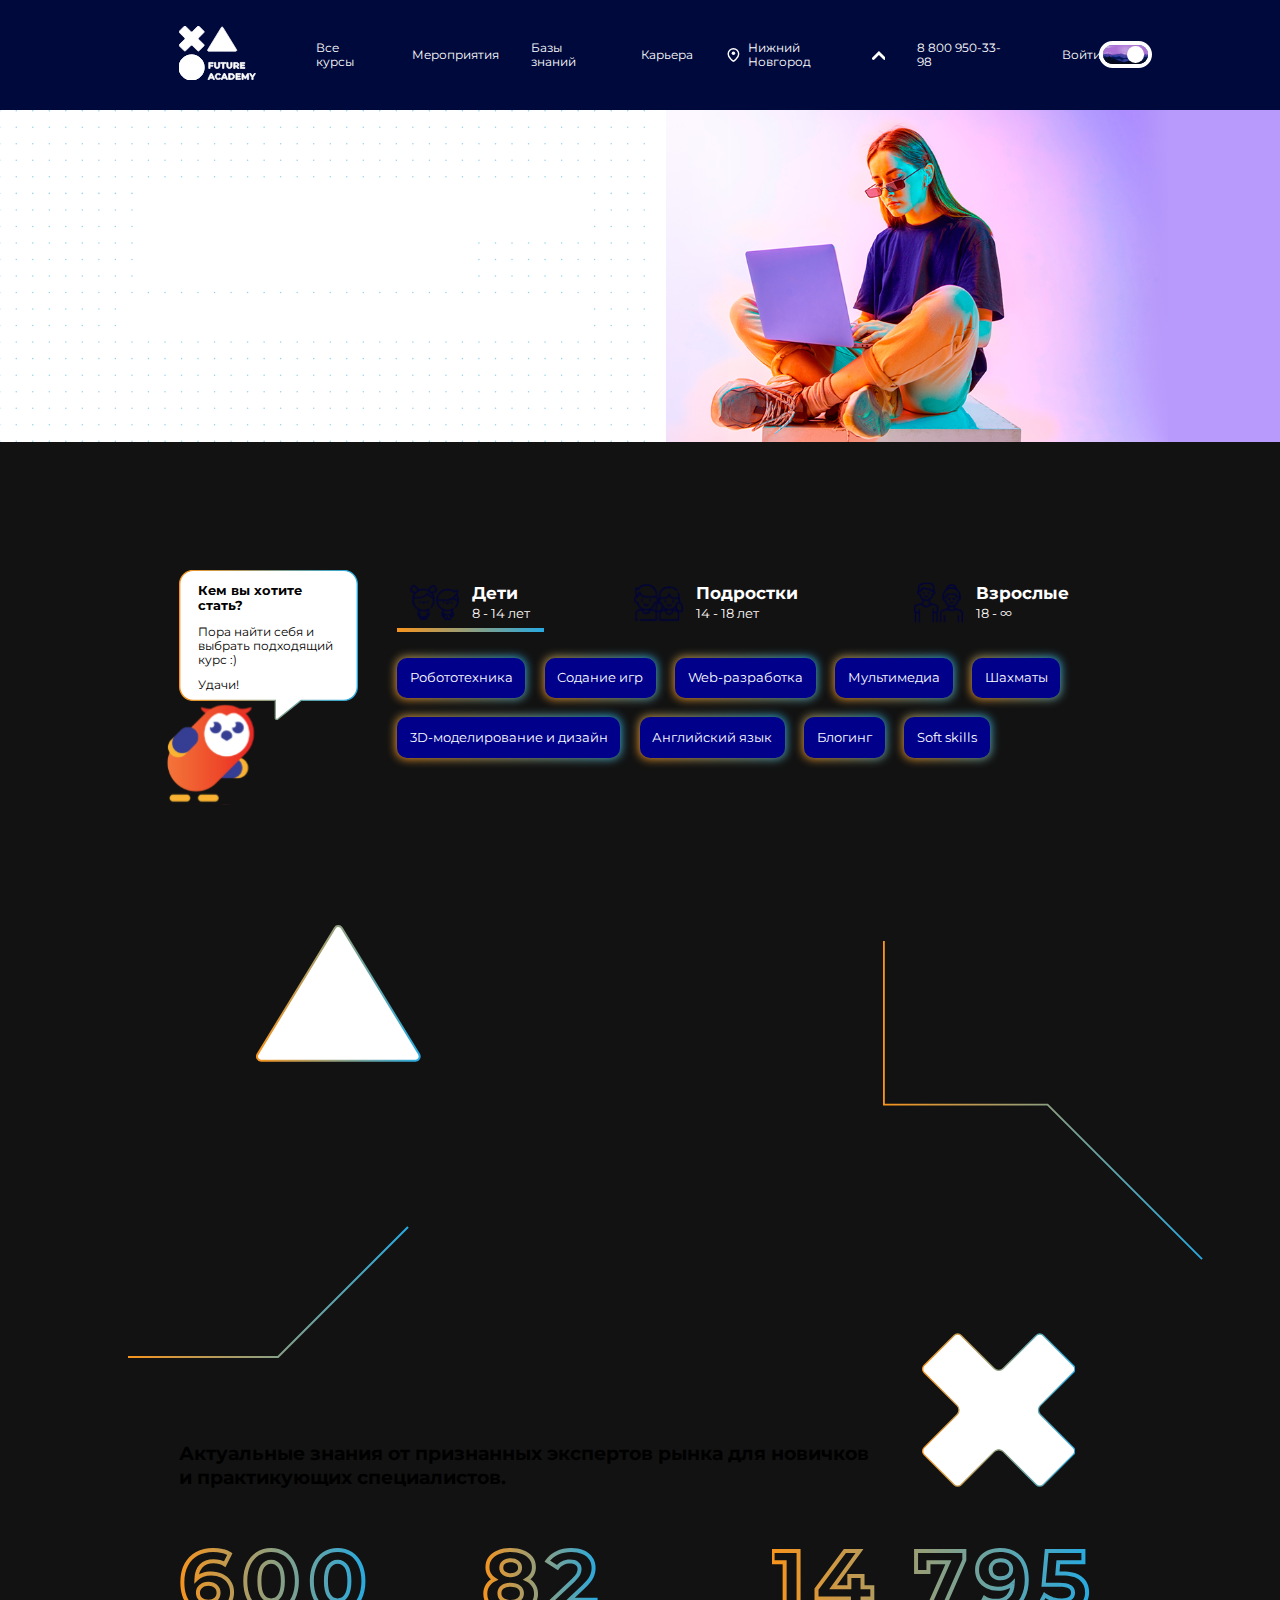
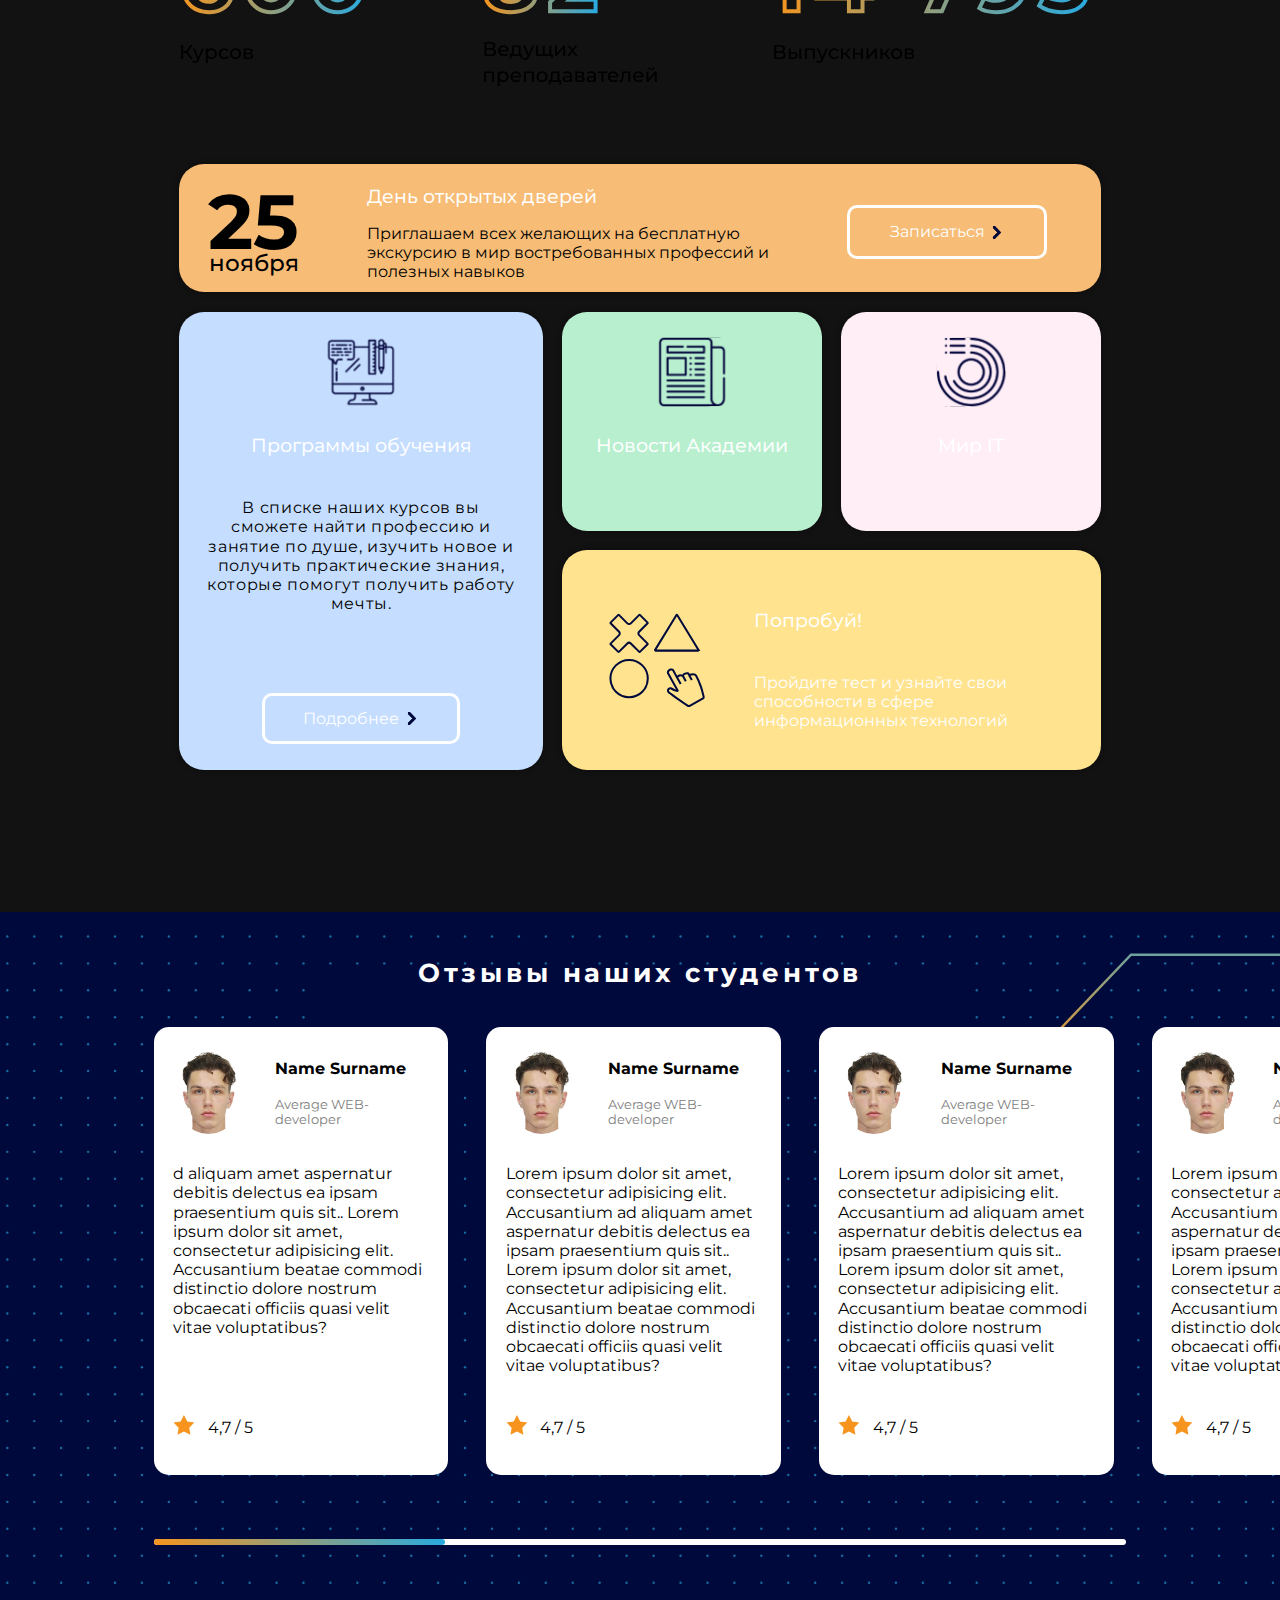
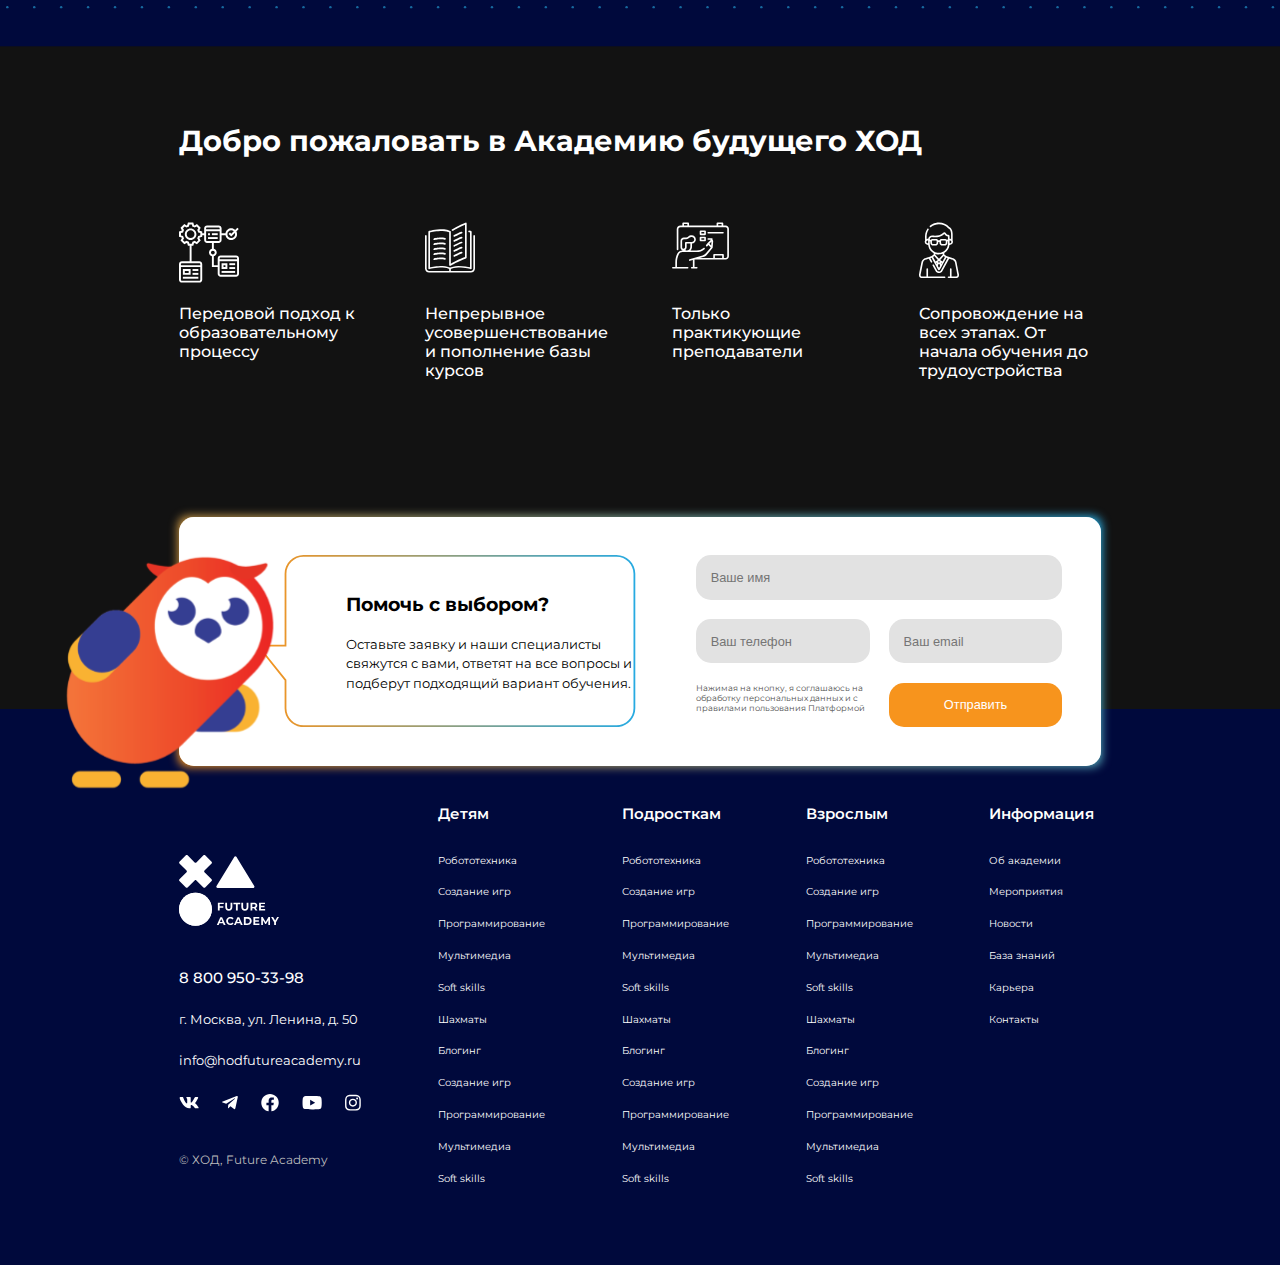
==== commit 577b46ad: "version 2.0 - Main page minor improvements, Courses and News pages" ====
--- a/index.html
+++ b/index.html
@@ -8,11 +8,11 @@
           content="width=device-width, user-scalable=no, initial-scale=1.0, maximum-scale=1.0, minimum-scale=1.0">
     <meta http-equiv="X-UA-Compatible" content="ie=edge">
     <link rel="stylesheet" href="css/desk-main.css">
-    <title>Finally Website on MacOS</title>
+    <title>Future Academy - Главная</title>
 </head>
 <body>
     <header>
-        <a href="/index.html" class="logo">
+        <a href="index.html" class="logo">
             <svg width="100" height="71" viewBox="0 0 100 71" fill="none" xmlns="http://www.w3.org/2000/svg">
                 <path d="M16.4671 70.6464C7.38524 70.6464 0 63.2611 0 54.1793C0 45.0974 7.38524 37.7122 16.4671 37.7122C25.549 37.7122 32.9342 45.0974 32.9342 54.1793C32.9342 63.311 25.549 70.6464 16.4671 70.6464Z" fill="#00093C"/>
                 <path d="M16.4671 70.6464C7.38524 70.6464 0 63.2611 0 54.1793C0 45.0974 7.38524 37.7122 16.4671 37.7122C25.549 37.7122 32.9342 45.0974 32.9342 54.1793C32.9342 63.311 25.549 70.6464 16.4671 70.6464Z" fill="#00093C"/>
@@ -35,7 +35,7 @@
         </a>
         <nav>
             <ul class="header-nav">
-                <li class="first-item"><a href="/">Все курсы</a></li>
+                <li class="first-item"><a href="courses.html">Все курсы</a></li>
                 <li><a href="">Мероприятия</a></li>
                 <li><a href="">Базы знаний</a></li>
                 <li><a href="">Карьера</a></li>
@@ -63,45 +63,45 @@
                                 </label>
                             </li>
                             <li>
-                                <label for="city-1">
+                                <label for="city-2">
                                     Азов
-                                    <input type="radio" hidden name="city" id="city-1">
-                                </label>
-                            </li>
-                            <li>
-                                <label for="city-1">
+                                    <input type="radio" hidden name="city" id="city-2">
+                                </label>
+                            </li>
+                            <li>
+                                <label for="city-3">
                                     Александров
-                                    <input type="radio" hidden name="city" id="city-1">
-                                </label>
-                            </li>
-                            <li>
-                                <label for="city-1">
+                                    <input type="radio" hidden name="city" id="city-3">
+                                </label>
+                            </li>
+                            <li>
+                                <label for="city-4">
                                     Санкт-Петербург
-                                    <input type="radio" hidden name="city" id="city-1">
-                                </label>
-                            </li>
-                            <li>
-                                <label for="city-1">
+                                    <input type="radio" hidden name="city" id="city-4">
+                                </label>
+                            </li>
+                            <li>
+                                <label for="city-5">
                                     Саратов
-                                    <input type="radio" hidden name="city" id="city-1">
-                                </label>
-                            </li>
-                            <li>
-                                <label for="city-1">
+                                    <input type="radio" hidden name="city" id="city-5">
+                                </label>
+                            </li>
+                            <li>
+                                <label for="city-6">
                                     Нижний Новгород
-                                    <input type="radio" hidden name="city" id="city-1">
-                                </label>
-                            </li>
-                            <li>
-                                <label for="city-1">
+                                    <input type="radio" hidden name="city" id="city-6">
+                                </label>
+                            </li>
+                            <li>
+                                <label for="city-7">
                                     Нижний Новгород
-                                    <input type="radio" hidden name="city" id="city-1">
-                                </label>
-                            </li>
-                            <li>
-                                <label for="city-1">
+                                    <input type="radio" hidden name="city" id="city-7">
+                                </label>
+                            </li>
+                            <li>
+                                <label for="city-8">
                                     Нижний Новгород
-                                    <input type="radio" hidden name="city" id="city-1">
+                                    <input type="radio" hidden name="city" id="city-8">
                                 </label>
                             </li>
                         </ul>
@@ -410,7 +410,6 @@
             <div class="scroll-bar">
                 <div class="scroll-state"></div>
             </div>
-
         </section>
         <section class="welcome">
             <h2>Добро пожаловать в Академию будущего ХОД</h2>
@@ -483,19 +482,16 @@
                         <image id="image0_64_4104" width="1565" height="1591" xlink:href="[data-uri]"/>
                     </defs>
                 </svg>
-
-            </div>
-
+            </div>
             <form action="/">
-                <label for="">
-                    <input required type="text" placeholder="Ваше имя">
+                <label for="name">
+                    <input id="name" required type="text" placeholder="Ваше имя">
                 </label>
-                <label for="">
-                    <input type="tel" required placeholder="Ваш телефон">
+                <label for="tel">
+                    <input id="tel" type="tel" required placeholder="Ваш телефон">
                 </label>
-                <label for="">
-                    <input type="email" required placeholder="Ваш email">
-                    <span></span>
+                <label for="email">
+                    <input id="email" type="email" required placeholder="Ваш email">
                 </label>
                 <p>Нажимая на кнопку, я соглашаюсь
                     на обработку персональных данных
@@ -602,17 +598,12 @@
             </ul>
             <ul class="children">
                 Информация
-                <li><a href="#">Робототехника</a></li>
-                <li><a href="#">Создание игр</a></li>
-                <li><a href="#">Программирование</a></li>
-                <li><a href="#">Мультимедиа</a></li>
-                <li><a href="#">Soft skills</a></li>
-                <li><a href="#">Шахматы</a></li>
-                <li><a href="#">Блогинг</a></li>
-                <li><a href="#">Создание игр</a></li>
-                <li><a href="#">Программирование</a></li>
-                <li><a href="#">Мультимедиа</a></li>
-                <li><a href="#">Soft skills</a></li>
+                <li><a href="#">Об академии</a></li>
+                <li><a href="#">Мероприятия</a></li>
+                <li><a href="news.html">Новости</a></li>
+                <li><a href="#">База знаний</a></li>
+                <li><a href="#">Карьера</a></li>
+                <li><a href="#">Контакты</a></li>
             </ul>
             
         </div>
--- a/css/desk-main.css
+++ b/css/desk-main.css
@@ -8,6 +8,7 @@
     --theme-color-hd: darkblue;
     --theme-bg-links: white;
     --theme-color-text: #000;
+    --theme-header-bg: white;
 
     --theme-section-one-bg: #00093C;
 
@@ -29,6 +30,24 @@
     align-items: center;
     padding: 2vw 14vw;
     position: relative;
+    background: var(--theme-header-bg);
+}
+
+header a svg {
+    width: 100%;
+    height: 100%;
+}
+
+header a svg path {
+    fill: var(--theme-section-one-bg);
+}
+
+header svg path {
+    stroke: var(--theme-color-text);
+}
+
+header svg circle {
+    fill: var(--theme-color-text);
 }
 
 .header-nav {
@@ -80,7 +99,7 @@
 }
 
 #selection-open:checked ~ .city-selection {
-    opacity: 1;
+    top: 9vw;
 }
 
 #selection-open:checked ~ label svg:last-child {
@@ -88,15 +107,20 @@
 }
 
 .city-selection {
-    opacity: 0;
-    position: absolute;
-    top: 9vw;
+    position: absolute;
+    top: -15vw;
     left: 14vw;
     width: 72vw;
-    z-index: 1;
+    z-index: 3;
     display: flex;
     flex-wrap: wrap;
-    transition: opacity 0.3s;
+    transition: all 0.3s;
+    border: solid 5px transparent;
+    background-image: linear-gradient(white, white),
+    linear-gradient(45deg, #F7941D, #27AAE1);
+    background-origin: border-box;
+    background-clip: padding-box, border-box;
+    border-radius: 15px;
 }
 
 .city-selection * {
@@ -122,27 +146,6 @@
 
 .city-selection li {
     padding: 0;
-}
-
-#selection-open:checked ~ .city-selection::before {
-    position: absolute;
-    content: "";
-    inset: -5px;
-    border-radius: 10px;
-    background: linear-gradient(45deg, #F7941D, #27AAE1);
-    filter: blur(5px);
-    z-index: -1;
-}
-
-.city-selection::after {
-    position: absolute;
-    top: 0;
-    content: "";
-    background-color: white;
-    width: 100%;
-    height: 100%;
-    border-radius: 10px;
-    z-index: 0dz;
 }
 
 header .auth a {
@@ -818,7 +821,7 @@
     align-items: center;
     flex-direction: column;
     min-height: 40vh;
-    padding: 0 14vw 4vw 10vw;
+    padding: 0 14vw 4vw 14vw;
 }
 
 .request {
@@ -827,7 +830,6 @@
     gap: 3vw;
     border-radius: 15px;
     margin-top: -15vw;
-    margin-left: 8vw;
     padding: 3vw;
     width: calc(100% - 6vw);
     position: relative;
@@ -861,7 +863,7 @@
 .request form {
     display: grid;
     grid-template-columns: 1fr 1fr;
-    gap: 2vw;
+    gap: 1.5vw;
 }
 
 .request form label {
@@ -929,7 +931,7 @@
     position: relative;
     display: flex;
     flex-direction: column;
-    margin-left: 10vw;
+    margin-left: 9vw;
     padding: 0 1vw;
 }
 
@@ -955,8 +957,8 @@
 
 .request svg:last-child {
     left: -120%;
-    height: 150%;
-    width: 150%;
+    height: 140%;
+    width: 140%;
 }
 
 .footer {
@@ -970,7 +972,7 @@
     color: white;
     font-family: Montserrat, sans-serif;
     font-weight: 600;
-    font-size: 1.3vw;
+    font-size: 1.2vw;
     padding: 0;
     margin-top: 3vw;
 }
@@ -987,7 +989,7 @@
     text-decoration: none;
     color: white;
     font-weight: 400;
-    font-size: 1vw;
+    font-size: 0.8vw;
 }
 
 .contacts {
@@ -1031,4 +1033,9 @@
 
 .links a svg {
     margin-bottom: 0;
+}
+
+header a:hover,
+footer a:hover {
+    color: #27AAE1;
 }